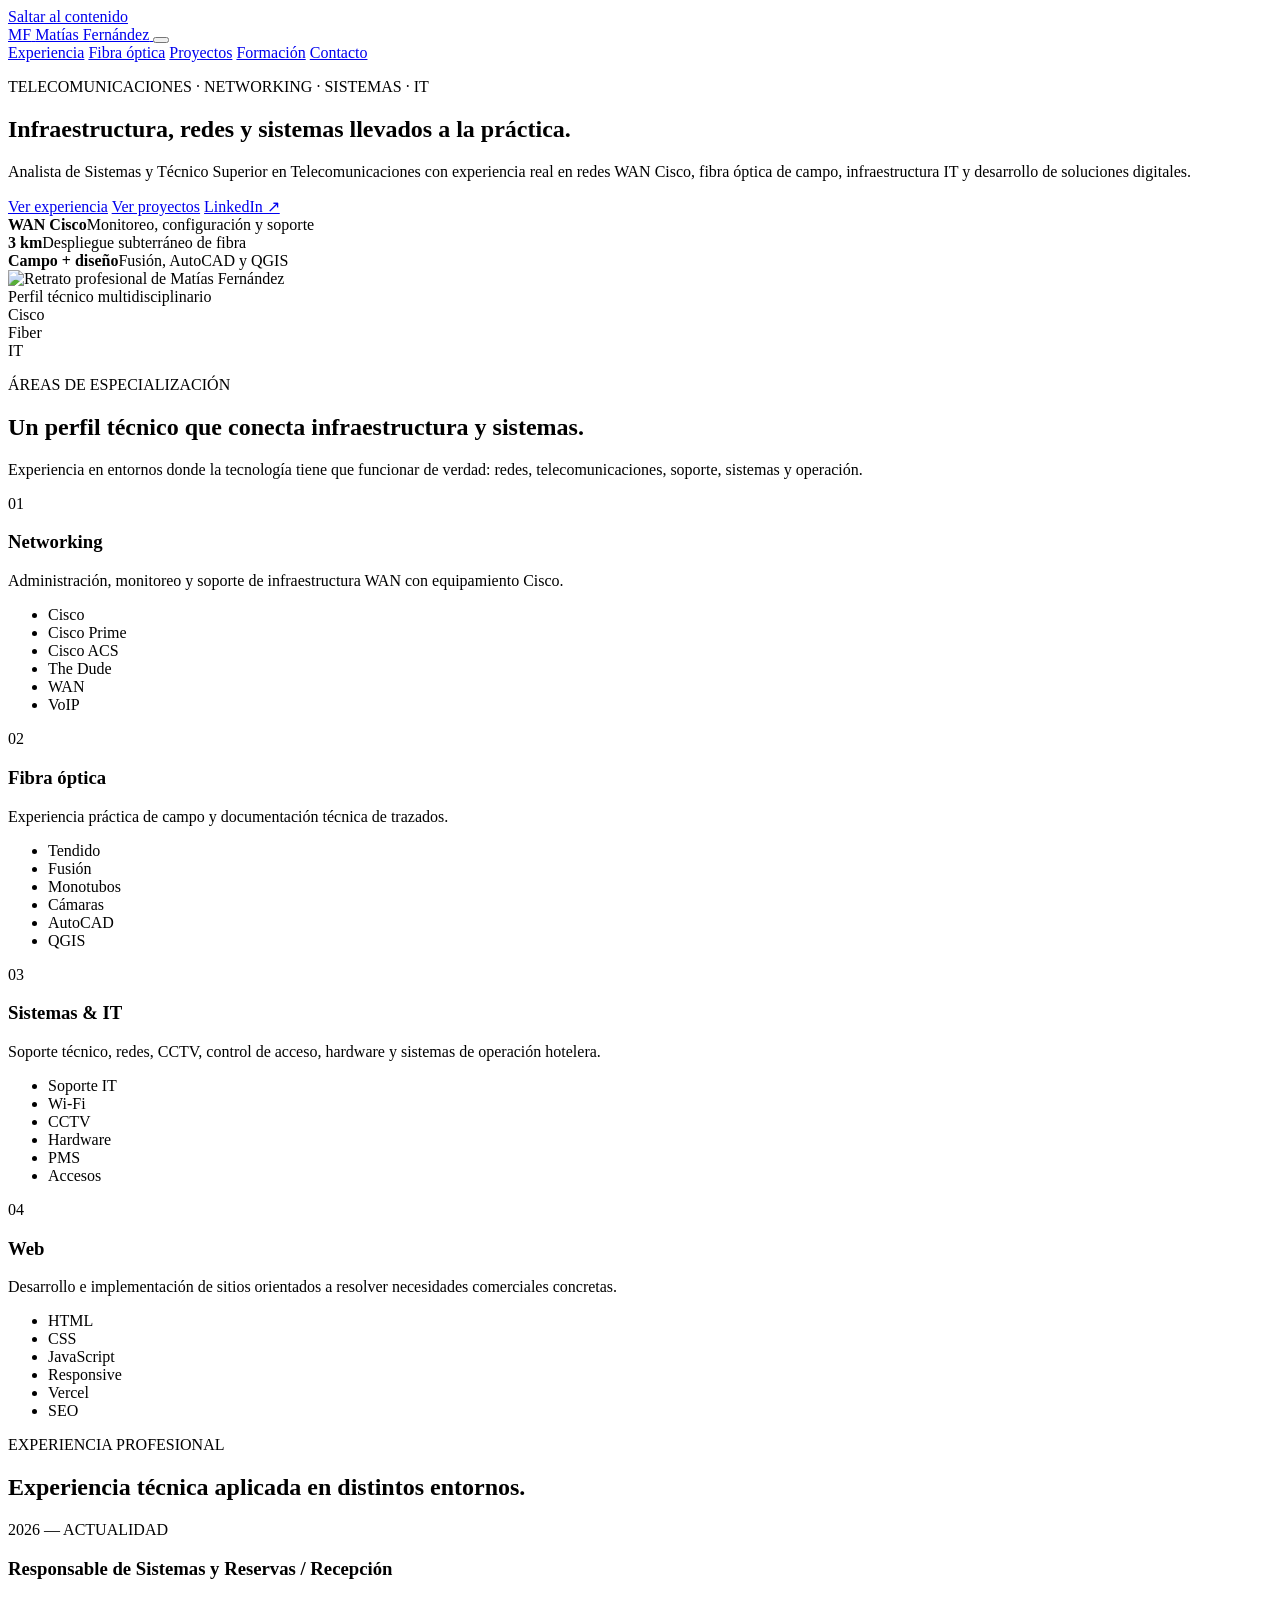
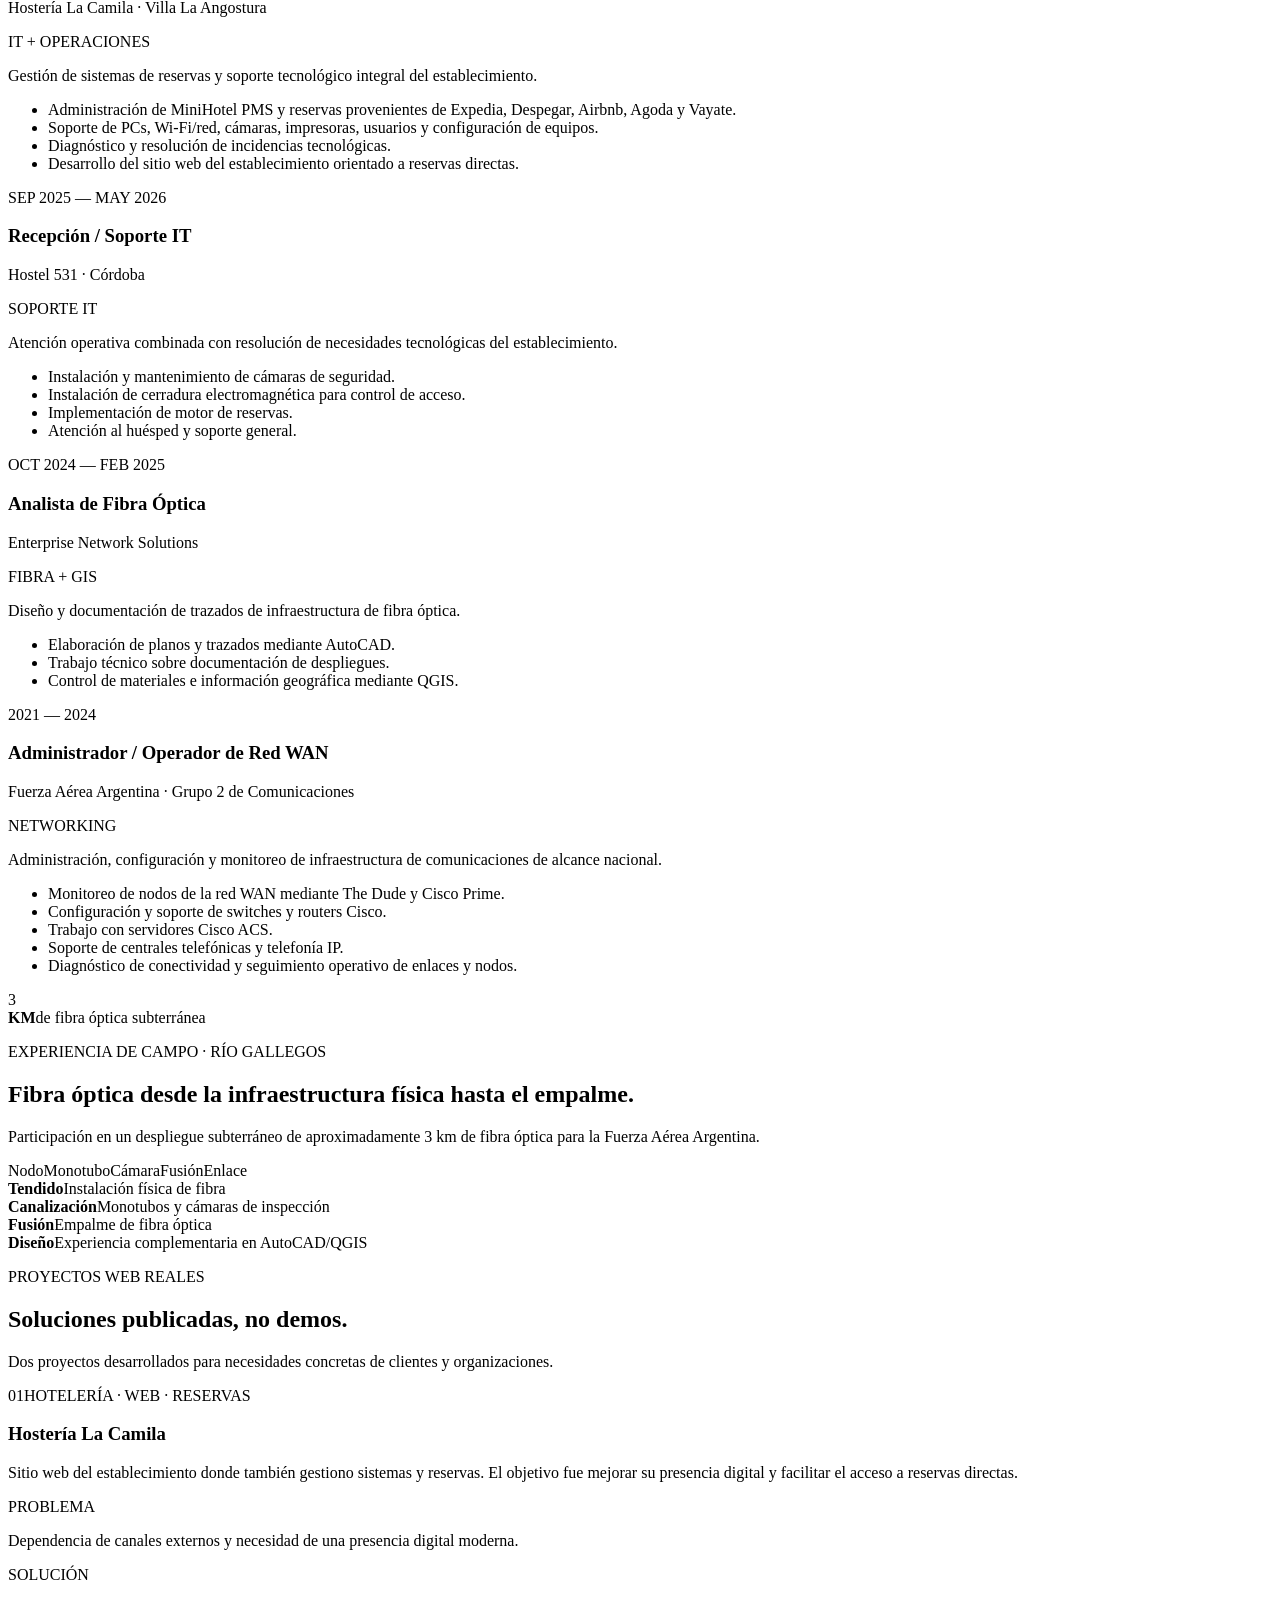
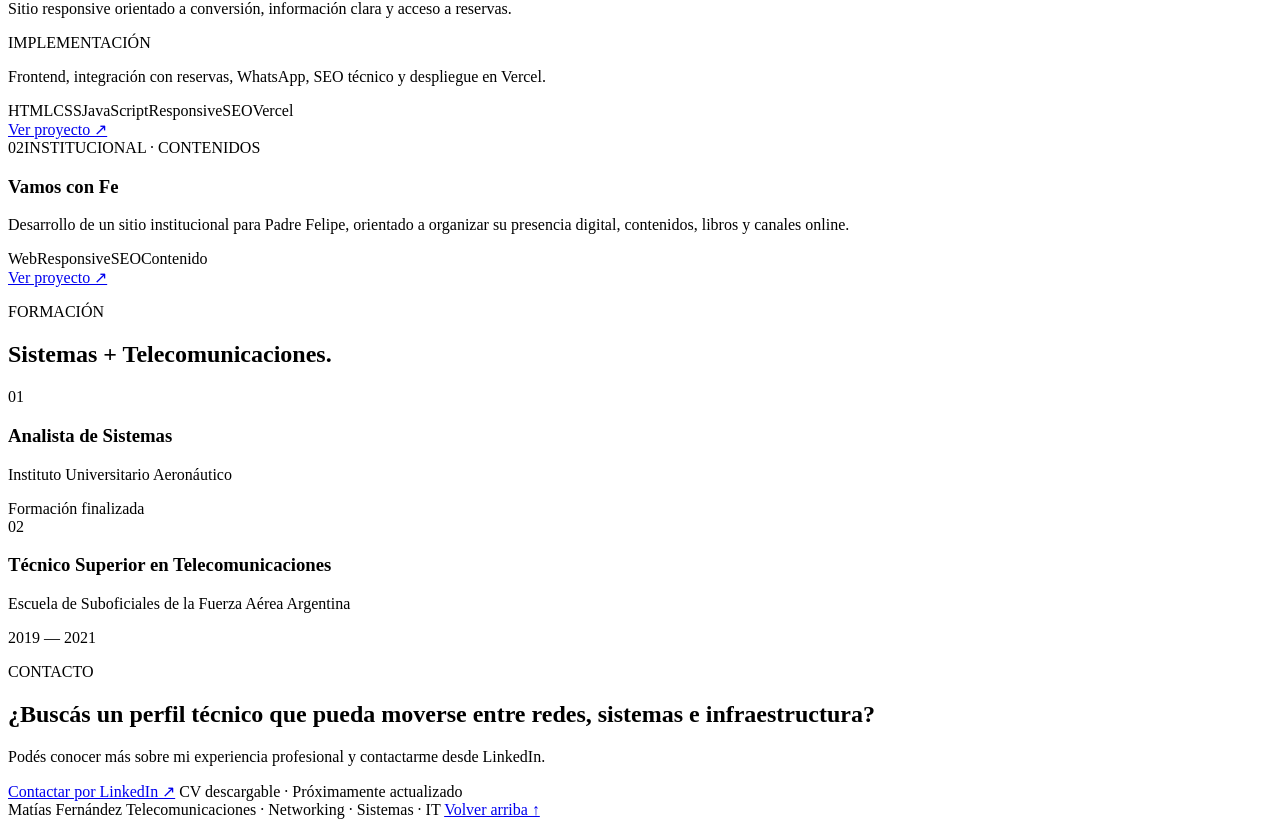
==== index.html @ 8d653e83 "Initial portfolio site" ====
<!doctype html>
<html lang="es">
<head>
  <meta charset="utf-8" />
  <meta name="viewport" content="width=device-width,initial-scale=1" />
  <meta name="theme-color" content="#07111f" />
  <title>Matías Fernández | Telecomunicaciones, Networking, Sistemas & IT</title>
  <meta name="description" content="Analista de Sistemas y Técnico Superior en Telecomunicaciones con experiencia en redes WAN Cisco, fibra óptica, infraestructura IT, soporte técnico y desarrollo web." />
  <meta name="robots" content="index,follow,max-image-preview:large" />
  <meta property="og:type" content="website" />
  <meta property="og:title" content="Matías Fernández | Telecomunicaciones, Networking, Sistemas & IT" />
  <meta property="og:description" content="Redes WAN Cisco, fibra óptica, infraestructura IT, sistemas y desarrollo de soluciones web." />
  <meta property="og:image" content="assets/matias-fernandez.jpg" />
  <meta name="twitter:card" content="summary_large_image" />
  <link rel="icon" href="assets/favicon.svg" type="image/svg+xml" />
  <link rel="stylesheet" href="styles.css" />
  <script type="application/ld+json">
  {
    "@context":"https://schema.org",
    "@type":"Person",
    "name":"Matías Fernández",
    "jobTitle":"Analista de Sistemas y Técnico Superior en Telecomunicaciones",
    "url":"",
    "sameAs":["https://www.linkedin.com/in/mat%C3%ADas-fernandez-555141250/"],
    "knowsAbout":["Networking","Cisco","WAN","Fibra óptica","AutoCAD","QGIS","Soporte IT","Sistemas","Desarrollo web"]
  }
  </script>
</head>
<body>
  <a class="skip-link" href="#contenido">Saltar al contenido</a>

  <header class="site-header" id="inicio">
    <div class="container nav-wrap">
      <a class="brand" href="#inicio" aria-label="Inicio">
        <span class="brand-mark">MF</span>
        <span class="brand-text">Matías Fernández</span>
      </a>
      <button class="menu-toggle" aria-label="Abrir menú" aria-expanded="false">
        <span></span><span></span><span></span>
      </button>
      <nav class="nav" aria-label="Navegación principal">
        <a href="#experiencia">Experiencia</a>
        <a href="#fibra">Fibra óptica</a>
        <a href="#proyectos">Proyectos</a>
        <a href="#formacion">Formación</a>
        <a href="#contacto">Contacto</a>
      </nav>
    </div>
  </header>

  <main id="contenido">
    <section class="hero section-shell">
      <div class="hero-grid container">
        <div class="hero-copy reveal">
          <p class="eyebrow">TELECOMUNICACIONES · NETWORKING · SISTEMAS · IT</p>
          <h1>Infraestructura, redes y sistemas <span>llevados a la práctica.</span></h1>
          <p class="hero-lead">Analista de Sistemas y Técnico Superior en Telecomunicaciones con experiencia real en redes WAN Cisco, fibra óptica de campo, infraestructura IT y desarrollo de soluciones digitales.</p>
          <div class="hero-actions">
            <a class="btn btn-primary" href="#experiencia">Ver experiencia</a>
            <a class="btn btn-secondary" href="#proyectos">Ver proyectos</a>
            <a class="btn btn-ghost" href="https://www.linkedin.com/in/mat%C3%ADas-fernandez-555141250/" target="_blank" rel="noopener noreferrer">LinkedIn ↗</a>
          </div>
          <div class="hero-proof" aria-label="Resumen profesional">
            <div><strong>WAN Cisco</strong><span>Monitoreo, configuración y soporte</span></div>
            <div><strong>3 km</strong><span>Despliegue subterráneo de fibra</span></div>
            <div><strong>Campo + diseño</strong><span>Fusión, AutoCAD y QGIS</span></div>
          </div>
        </div>

        <div class="hero-visual reveal">
          <div class="portrait-frame">
            <div class="portrait-grid"></div>
            <img src="assets/matias-fernandez.jpg" alt="Retrato profesional de Matías Fernández" width="987" height="1242" fetchpriority="high" />
            <div class="status-card">
              <span class="status-dot"></span>
              <span>Perfil técnico multidisciplinario</span>
            </div>
            <div class="tech-chip chip-1">Cisco</div>
            <div class="tech-chip chip-2">Fiber</div>
            <div class="tech-chip chip-3">IT</div>
          </div>
        </div>
      </div>
    </section>

    <section class="specialties section-shell" id="especialidades">
      <div class="container">
        <div class="section-heading reveal">
          <p class="eyebrow">ÁREAS DE ESPECIALIZACIÓN</p>
          <h2>Un perfil técnico que conecta infraestructura y sistemas.</h2>
          <p>Experiencia en entornos donde la tecnología tiene que funcionar de verdad: redes, telecomunicaciones, soporte, sistemas y operación.</p>
        </div>
        <div class="cards-grid">
          <article class="skill-card reveal">
            <span class="card-index">01</span>
            <h3>Networking</h3>
            <p>Administración, monitoreo y soporte de infraestructura WAN con equipamiento Cisco.</p>
            <ul class="tag-list"><li>Cisco</li><li>Cisco Prime</li><li>Cisco ACS</li><li>The Dude</li><li>WAN</li><li>VoIP</li></ul>
          </article>
          <article class="skill-card reveal">
            <span class="card-index">02</span>
            <h3>Fibra óptica</h3>
            <p>Experiencia práctica de campo y documentación técnica de trazados.</p>
            <ul class="tag-list"><li>Tendido</li><li>Fusión</li><li>Monotubos</li><li>Cámaras</li><li>AutoCAD</li><li>QGIS</li></ul>
          </article>
          <article class="skill-card reveal">
            <span class="card-index">03</span>
            <h3>Sistemas & IT</h3>
            <p>Soporte técnico, redes, CCTV, control de acceso, hardware y sistemas de operación hotelera.</p>
            <ul class="tag-list"><li>Soporte IT</li><li>Wi-Fi</li><li>CCTV</li><li>Hardware</li><li>PMS</li><li>Accesos</li></ul>
          </article>
          <article class="skill-card reveal">
            <span class="card-index">04</span>
            <h3>Web</h3>
            <p>Desarrollo e implementación de sitios orientados a resolver necesidades comerciales concretas.</p>
            <ul class="tag-list"><li>HTML</li><li>CSS</li><li>JavaScript</li><li>Responsive</li><li>Vercel</li><li>SEO</li></ul>
          </article>
        </div>
      </div>
    </section>

    <section class="experience section-shell" id="experiencia">
      <div class="container">
        <div class="section-heading reveal">
          <p class="eyebrow">EXPERIENCIA PROFESIONAL</p>
          <h2>Experiencia técnica aplicada en distintos entornos.</h2>
        </div>
        <div class="timeline">
          <article class="timeline-item reveal">
            <div class="timeline-date">2026 — ACTUALIDAD</div>
            <div class="timeline-body">
              <div class="role-head"><div><h3>Responsable de Sistemas y Reservas / Recepción</h3><p>Hostería La Camila · Villa La Angostura</p></div><span class="role-badge">IT + OPERACIONES</span></div>
              <p>Gestión de sistemas de reservas y soporte tecnológico integral del establecimiento.</p>
              <ul>
                <li>Administración de MiniHotel PMS y reservas provenientes de Expedia, Despegar, Airbnb, Agoda y Vayate.</li>
                <li>Soporte de PCs, Wi-Fi/red, cámaras, impresoras, usuarios y configuración de equipos.</li>
                <li>Diagnóstico y resolución de incidencias tecnológicas.</li>
                <li>Desarrollo del sitio web del establecimiento orientado a reservas directas.</li>
              </ul>
            </div>
          </article>

          <article class="timeline-item reveal">
            <div class="timeline-date">SEP 2025 — MAY 2026</div>
            <div class="timeline-body">
              <div class="role-head"><div><h3>Recepción / Soporte IT</h3><p>Hostel 531 · Córdoba</p></div><span class="role-badge">SOPORTE IT</span></div>
              <p>Atención operativa combinada con resolución de necesidades tecnológicas del establecimiento.</p>
              <ul>
                <li>Instalación y mantenimiento de cámaras de seguridad.</li>
                <li>Instalación de cerradura electromagnética para control de acceso.</li>
                <li>Implementación de motor de reservas.</li>
                <li>Atención al huésped y soporte general.</li>
              </ul>
            </div>
          </article>

          <article class="timeline-item reveal">
            <div class="timeline-date">OCT 2024 — FEB 2025</div>
            <div class="timeline-body">
              <div class="role-head"><div><h3>Analista de Fibra Óptica</h3><p>Enterprise Network Solutions</p></div><span class="role-badge">FIBRA + GIS</span></div>
              <p>Diseño y documentación de trazados de infraestructura de fibra óptica.</p>
              <ul>
                <li>Elaboración de planos y trazados mediante AutoCAD.</li>
                <li>Trabajo técnico sobre documentación de despliegues.</li>
                <li>Control de materiales e información geográfica mediante QGIS.</li>
              </ul>
            </div>
          </article>

          <article class="timeline-item reveal">
            <div class="timeline-date">2021 — 2024</div>
            <div class="timeline-body">
              <div class="role-head"><div><h3>Administrador / Operador de Red WAN</h3><p>Fuerza Aérea Argentina · Grupo 2 de Comunicaciones</p></div><span class="role-badge">NETWORKING</span></div>
              <p>Administración, configuración y monitoreo de infraestructura de comunicaciones de alcance nacional.</p>
              <ul>
                <li>Monitoreo de nodos de la red WAN mediante The Dude y Cisco Prime.</li>
                <li>Configuración y soporte de switches y routers Cisco.</li>
                <li>Trabajo con servidores Cisco ACS.</li>
                <li>Soporte de centrales telefónicas y telefonía IP.</li>
                <li>Diagnóstico de conectividad y seguimiento operativo de enlaces y nodos.</li>
              </ul>
            </div>
          </article>
        </div>
      </div>
    </section>

    <section class="fiber-feature section-shell" id="fibra">
      <div class="container fiber-grid">
        <div class="fiber-number reveal">
          <span class="big-number">3</span>
          <div><strong>KM</strong><span>de fibra óptica subterránea</span></div>
        </div>
        <div class="fiber-copy reveal">
          <p class="eyebrow">EXPERIENCIA DE CAMPO · RÍO GALLEGOS</p>
          <h2>Fibra óptica desde la infraestructura física hasta el empalme.</h2>
          <p>Participación en un despliegue subterráneo de aproximadamente 3 km de fibra óptica para la Fuerza Aérea Argentina.</p>
          <div class="fiber-path" aria-label="Etapas del despliegue de fibra óptica">
            <span>Nodo</span><i></i><span>Monotubo</span><i></i><span>Cámara</span><i></i><span>Fusión</span><i></i><span>Enlace</span>
          </div>
          <div class="fiber-details">
            <div><strong>Tendido</strong><span>Instalación física de fibra</span></div>
            <div><strong>Canalización</strong><span>Monotubos y cámaras de inspección</span></div>
            <div><strong>Fusión</strong><span>Empalme de fibra óptica</span></div>
            <div><strong>Diseño</strong><span>Experiencia complementaria en AutoCAD/QGIS</span></div>
          </div>
        </div>
      </div>
    </section>

    <section class="projects section-shell" id="proyectos">
      <div class="container">
        <div class="section-heading reveal">
          <p class="eyebrow">PROYECTOS WEB REALES</p>
          <h2>Soluciones publicadas, no demos.</h2>
          <p>Dos proyectos desarrollados para necesidades concretas de clientes y organizaciones.</p>
        </div>
        <div class="project-grid">
          <article class="project-card project-featured reveal">
            <div class="project-topline"><span>01</span><span>HOTELERÍA · WEB · RESERVAS</span></div>
            <h3>Hostería La Camila</h3>
            <p>Sitio web del establecimiento donde también gestiono sistemas y reservas. El objetivo fue mejorar su presencia digital y facilitar el acceso a reservas directas.</p>
            <div class="case-grid">
              <div><span>PROBLEMA</span><p>Dependencia de canales externos y necesidad de una presencia digital moderna.</p></div>
              <div><span>SOLUCIÓN</span><p>Sitio responsive orientado a conversión, información clara y acceso a reservas.</p></div>
              <div><span>IMPLEMENTACIÓN</span><p>Frontend, integración con reservas, WhatsApp, SEO técnico y despliegue en Vercel.</p></div>
            </div>
            <div class="project-tags"><span>HTML</span><span>CSS</span><span>JavaScript</span><span>Responsive</span><span>SEO</span><span>Vercel</span></div>
            <a class="project-link" href="https://hosteria-la-camila-web.vercel.app/es" target="_blank" rel="noopener noreferrer">Ver proyecto ↗</a>
          </article>

          <article class="project-card reveal">
            <div class="project-topline"><span>02</span><span>INSTITUCIONAL · CONTENIDOS</span></div>
            <h3>Vamos con Fe</h3>
            <p>Desarrollo de un sitio institucional para Padre Felipe, orientado a organizar su presencia digital, contenidos, libros y canales online.</p>
            <div class="project-tags"><span>Web</span><span>Responsive</span><span>SEO</span><span>Contenido</span></div>
            <a class="project-link" href="https://vamosconfe.com" target="_blank" rel="noopener noreferrer">Ver proyecto ↗</a>
          </article>
        </div>
      </div>
    </section>

    <section class="education section-shell" id="formacion">
      <div class="container">
        <div class="section-heading reveal">
          <p class="eyebrow">FORMACIÓN</p>
          <h2>Sistemas + Telecomunicaciones.</h2>
        </div>
        <div class="education-grid">
          <article class="edu-card reveal">
            <span class="edu-icon">01</span>
            <div><h3>Analista de Sistemas</h3><p>Instituto Universitario Aeronáutico</p><span>Formación finalizada</span></div>
          </article>
          <article class="edu-card reveal">
            <span class="edu-icon">02</span>
            <div><h3>Técnico Superior en Telecomunicaciones</h3><p>Escuela de Suboficiales de la Fuerza Aérea Argentina</p><span>2019 — 2021</span></div>
          </article>
        </div>
      </div>
    </section>

    <section class="contact section-shell" id="contacto">
      <div class="container contact-box reveal">
        <div>
          <p class="eyebrow">CONTACTO</p>
          <h2>¿Buscás un perfil técnico que pueda moverse entre redes, sistemas e infraestructura?</h2>
          <p>Podés conocer más sobre mi experiencia profesional y contactarme desde LinkedIn.</p>
        </div>
        <div class="contact-actions">
          <a class="btn btn-primary" href="https://www.linkedin.com/in/mat%C3%ADas-fernandez-555141250/" target="_blank" rel="noopener noreferrer">Contactar por LinkedIn ↗</a>
          <span class="cv-note">CV descargable · Próximamente actualizado</span>
        </div>
      </div>
    </section>
  </main>

  <footer class="footer">
    <div class="container footer-inner">
      <span>Matías Fernández</span>
      <span>Telecomunicaciones · Networking · Sistemas · IT</span>
      <a href="#inicio">Volver arriba ↑</a>
    </div>
  </footer>

  <script src="script.js"></script>
</body>
</html>
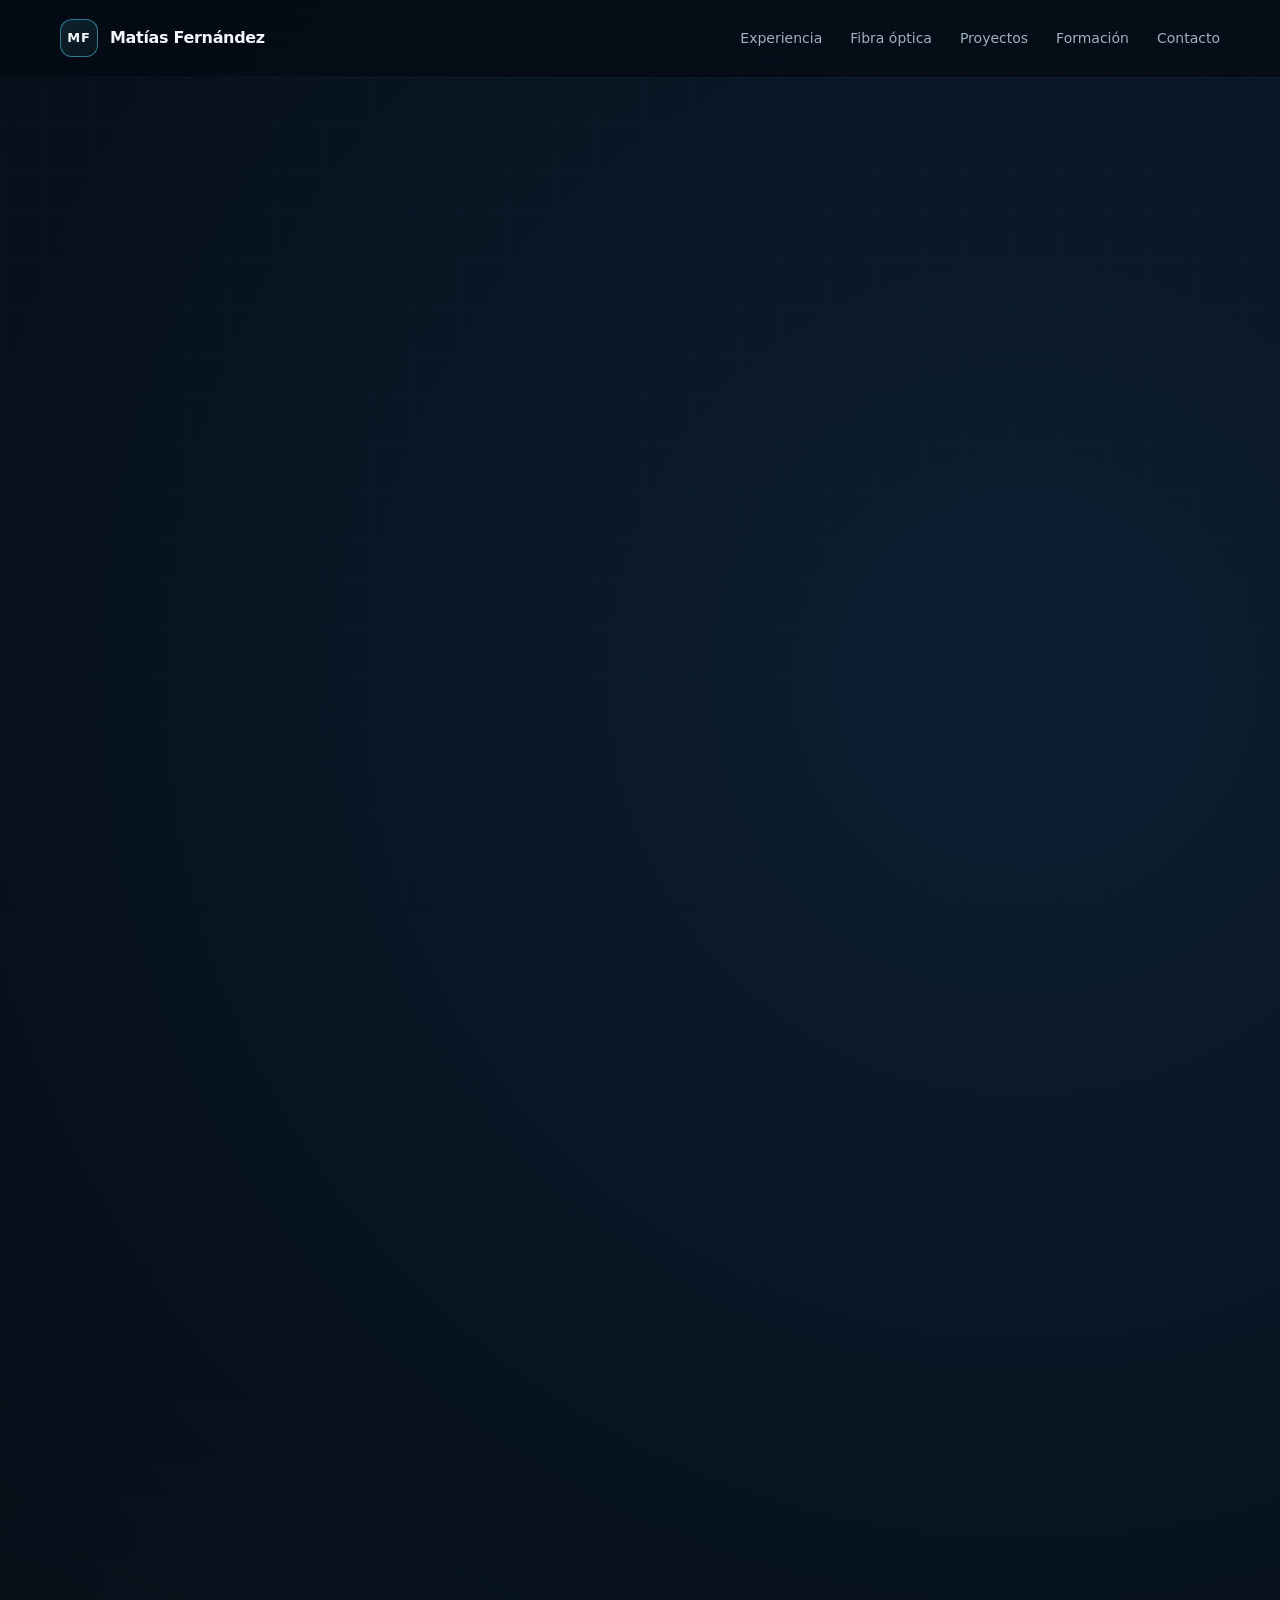
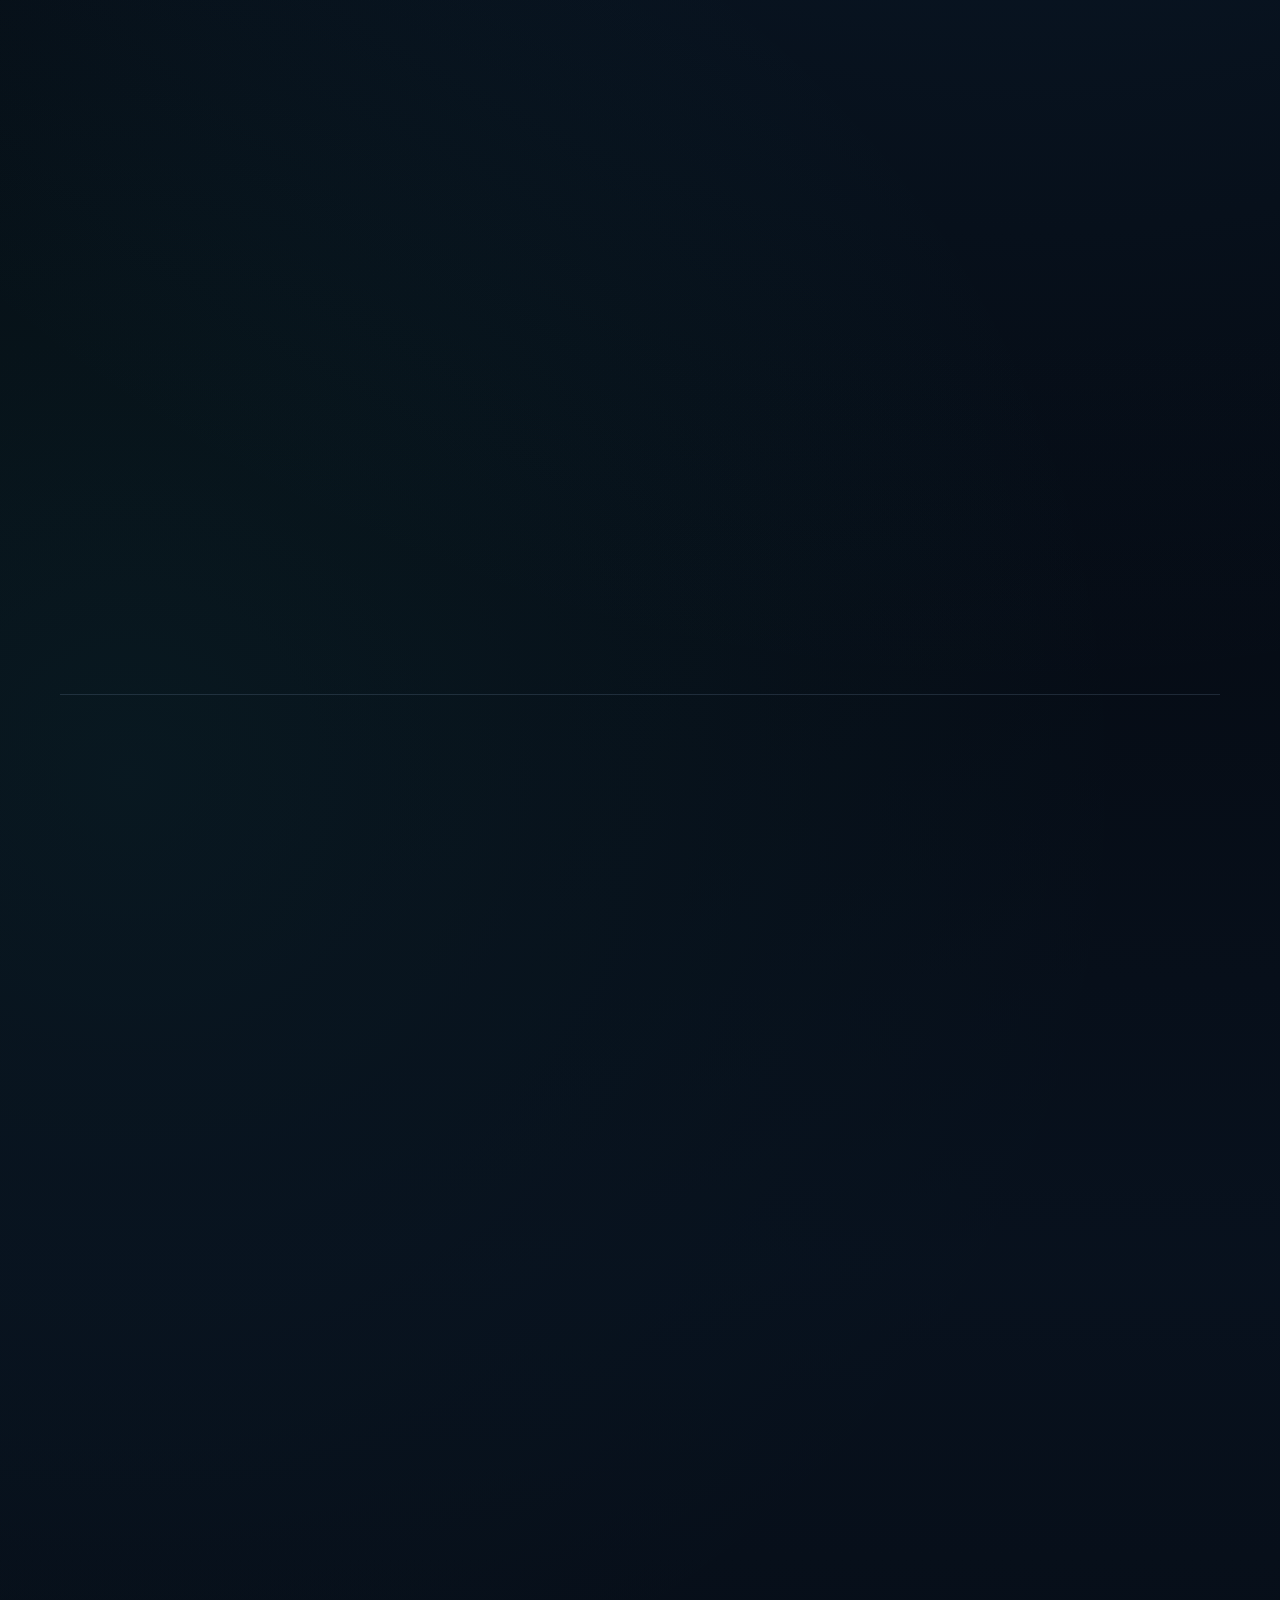
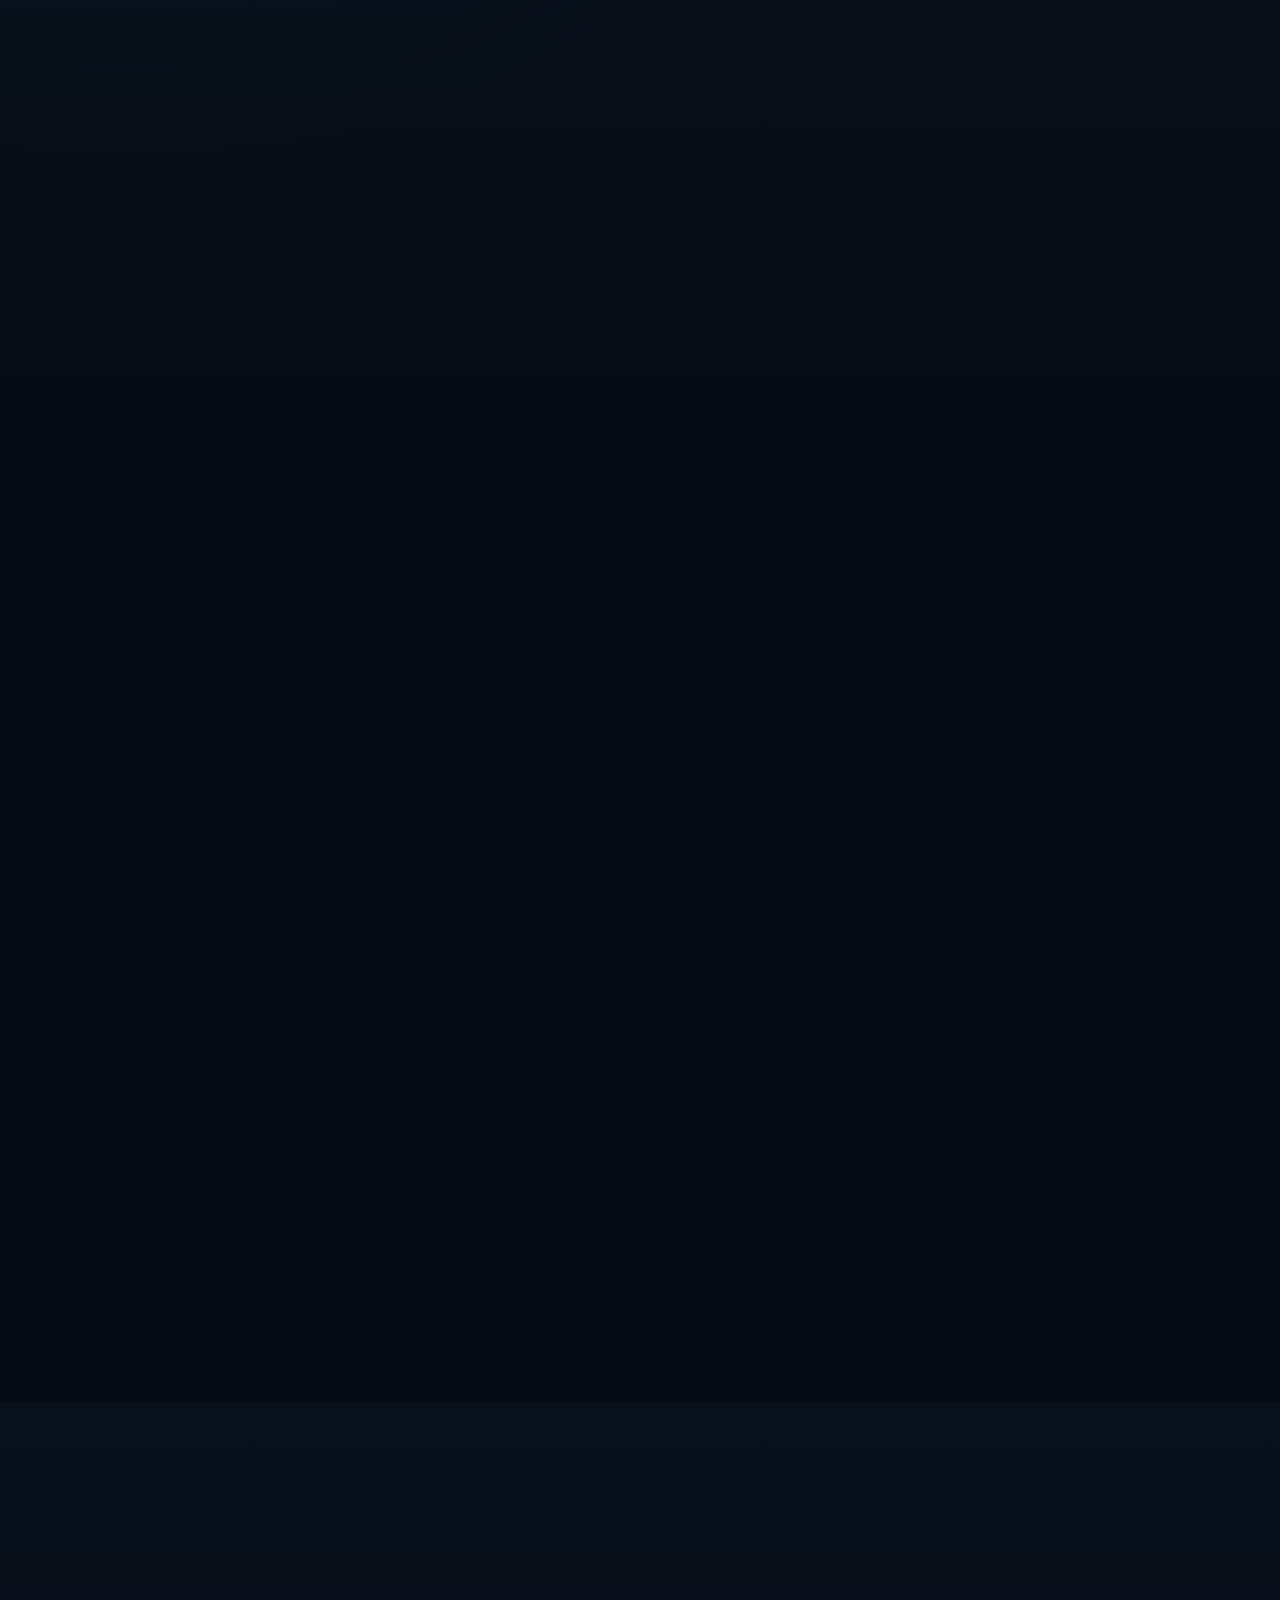
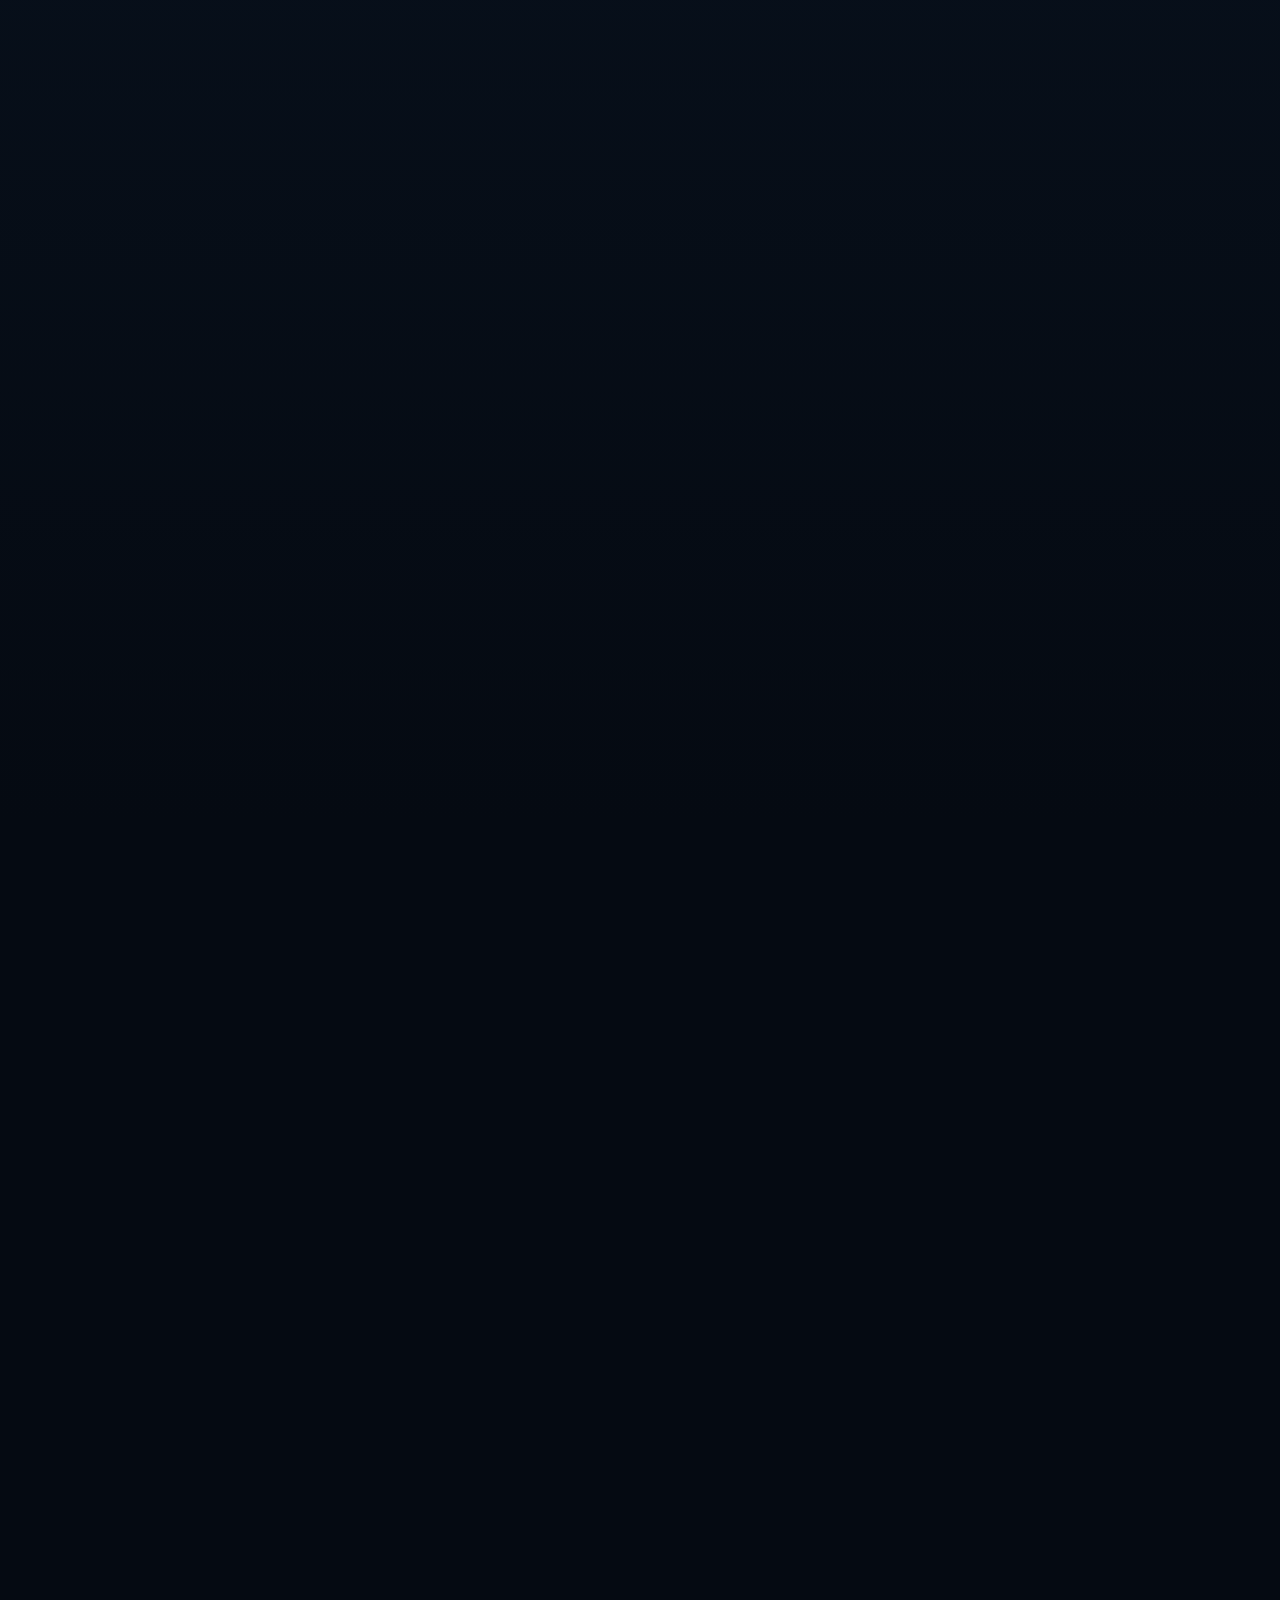
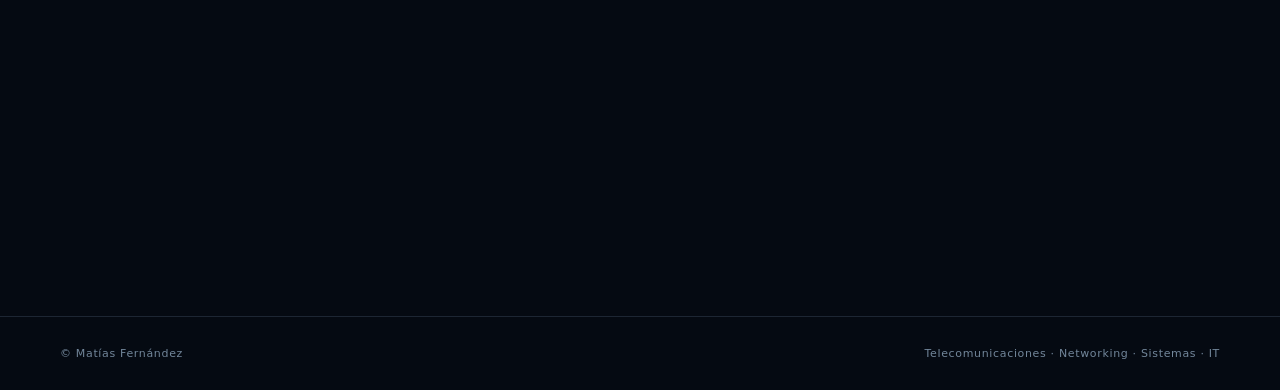
==== commit bc8bec22: "Sync portfolio index with final version" ====
--- a/index.html
+++ b/index.html
@@ -219,69 +219,77 @@
           <article class="project-card project-featured reveal">
             <div class="project-topline"><span>01</span><span>HOTELERÍA · WEB · RESERVAS</span></div>
             <h3>Hostería La Camila</h3>
-            <p>Sitio web del establecimiento donde también gestiono sistemas y reservas. El objetivo fue mejorar su presencia digital y facilitar el acceso a reservas directas.</p>
+            <p class="project-intro">Nuevo sitio del alojamiento, desarrollado desde el conocimiento directo de su operación y sistemas de reservas.</p>
             <div class="case-grid">
-              <div><span>PROBLEMA</span><p>Dependencia de canales externos y necesidad de una presencia digital moderna.</p></div>
-              <div><span>SOLUCIÓN</span><p>Sitio responsive orientado a conversión, información clara y acceso a reservas.</p></div>
-              <div><span>IMPLEMENTACIÓN</span><p>Frontend, integración con reservas, WhatsApp, SEO técnico y despliegue en Vercel.</p></div>
-            </div>
-            <div class="project-tags"><span>HTML</span><span>CSS</span><span>JavaScript</span><span>Responsive</span><span>SEO</span><span>Vercel</span></div>
-            <a class="project-link" href="https://hosteria-la-camila-web.vercel.app/es" target="_blank" rel="noopener noreferrer">Ver proyecto ↗</a>
+              <div><span>Problema</span><p>Mejorar presencia digital y facilitar el acceso al canal de reserva directa.</p></div>
+              <div><span>Solución</span><p>Sitio moderno, responsive y orientado a conversión.</p></div>
+              <div><span>Implementación</span><p>Frontend, reservas, WhatsApp, servicios, SEO técnico y despliegue en Vercel.</p></div>
+            </div>
+            <div class="project-footer">
+              <ul class="tag-list"><li>HTML</li><li>CSS</li><li>JavaScript</li><li>Responsive</li><li>SEO</li><li>Vercel</li></ul>
+              <a class="text-link" href="https://hosteria-la-camila-web.vercel.app/es" target="_blank" rel="noopener noreferrer">Ver proyecto ↗</a>
+            </div>
           </article>
 
           <article class="project-card reveal">
             <div class="project-topline"><span>02</span><span>INSTITUCIONAL · CONTENIDOS</span></div>
             <h3>Vamos con Fe</h3>
-            <p>Desarrollo de un sitio institucional para Padre Felipe, orientado a organizar su presencia digital, contenidos, libros y canales online.</p>
-            <div class="project-tags"><span>Web</span><span>Responsive</span><span>SEO</span><span>Contenido</span></div>
-            <a class="project-link" href="https://vamosconfe.com" target="_blank" rel="noopener noreferrer">Ver proyecto ↗</a>
+            <p class="project-intro">Sitio institucional y de contenidos desarrollado para Padre Felipe, con foco en presencia digital y acceso a sus publicaciones.</p>
+            <div class="case-grid compact">
+              <div><span>Enfoque</span><p>Arquitectura simple, navegación clara y experiencia responsive.</p></div>
+              <div><span>Implementación</span><p>Contenido institucional, libros, enlaces digitales y optimización SEO.</p></div>
+            </div>
+            <div class="project-footer">
+              <ul class="tag-list"><li>Web</li><li>Responsive</li><li>SEO</li><li>Contenido</li></ul>
+              <a class="text-link" href="https://vamosconfe.com" target="_blank" rel="noopener noreferrer">Ver proyecto ↗</a>
+            </div>
           </article>
         </div>
       </div>
     </section>
 
     <section class="education section-shell" id="formacion">
-      <div class="container">
+      <div class="container education-grid">
         <div class="section-heading reveal">
           <p class="eyebrow">FORMACIÓN</p>
-          <h2>Sistemas + Telecomunicaciones.</h2>
-        </div>
-        <div class="education-grid">
-          <article class="edu-card reveal">
-            <span class="edu-icon">01</span>
-            <div><h3>Analista de Sistemas</h3><p>Instituto Universitario Aeronáutico</p><span>Formación finalizada</span></div>
-          </article>
-          <article class="edu-card reveal">
-            <span class="edu-icon">02</span>
-            <div><h3>Técnico Superior en Telecomunicaciones</h3><p>Escuela de Suboficiales de la Fuerza Aérea Argentina</p><span>2019 — 2021</span></div>
+          <h2>Base académica en sistemas y telecomunicaciones.</h2>
+        </div>
+        <div class="education-list reveal">
+          <article>
+            <span class="edu-icon">SYS</span>
+            <div><h3>Analista de Sistemas</h3><p>Instituto Universitario Aeronáutico</p></div>
+          </article>
+          <article>
+            <span class="edu-icon">TEL</span>
+            <div><h3>Técnico Superior en Telecomunicaciones</h3><p>Escuela de Suboficiales de la Fuerza Aérea Argentina · 2019–2021</p></div>
           </article>
         </div>
       </div>
     </section>
 
     <section class="contact section-shell" id="contacto">
-      <div class="container contact-box reveal">
+      <div class="container contact-card reveal">
         <div>
-          <p class="eyebrow">CONTACTO</p>
-          <h2>¿Buscás un perfil técnico que pueda moverse entre redes, sistemas e infraestructura?</h2>
-          <p>Podés conocer más sobre mi experiencia profesional y contactarme desde LinkedIn.</p>
+          <p class="eyebrow">CONTACTO PROFESIONAL</p>
+          <h2>¿Buscás un perfil de telecomunicaciones, networking o IT?</h2>
+          <p>Mi LinkedIn concentra mi actividad profesional y es el canal de contacto principal por el momento.</p>
         </div>
         <div class="contact-actions">
           <a class="btn btn-primary" href="https://www.linkedin.com/in/mat%C3%ADas-fernandez-555141250/" target="_blank" rel="noopener noreferrer">Contactar por LinkedIn ↗</a>
-          <span class="cv-note">CV descargable · Próximamente actualizado</span>
+          <button class="btn btn-secondary" type="button" data-cv>CV en actualización</button>
         </div>
       </div>
     </section>
   </main>
 
   <footer class="footer">
-    <div class="container footer-inner">
-      <span>Matías Fernández</span>
+    <div class="container footer-wrap">
+      <span>© <span id="year"></span> Matías Fernández</span>
       <span>Telecomunicaciones · Networking · Sistemas · IT</span>
-      <a href="#inicio">Volver arriba ↑</a>
     </div>
   </footer>
 
-  <script src="script.js"></script>
+  <div class="toast" role="status" aria-live="polite">El CV está siendo actualizado.</div>
+  <script src="script.js" defer></script>
 </body>
 </html>
--- a/styles.css
+++ b/styles.css
@@ -0,0 +1,51 @@
+:root{
+  --bg:#050a12;
+  --bg-soft:#07111f;
+  --panel:#0b1727;
+  --panel-2:#0e1d30;
+  --line:rgba(155,187,223,.16);
+  --text:#f3f7fb;
+  --muted:#9fb0c3;
+  --accent:#54d8ff;
+  --accent-2:#79ffcf;
+  --shadow:0 30px 80px rgba(0,0,0,.35);
+  --radius:24px;
+  --container:1160px;
+}
+*{box-sizing:border-box}
+html{scroll-behavior:smooth}
+body{margin:0;font-family:Inter,ui-sans-serif,system-ui,-apple-system,BlinkMacSystemFont,"Segoe UI",sans-serif;background:
+  radial-gradient(circle at 80% 10%,rgba(44,126,194,.18),transparent 26%),
+  radial-gradient(circle at 10% 35%,rgba(51,214,191,.08),transparent 22%),var(--bg);color:var(--text);line-height:1.6}
+a{color:inherit;text-decoration:none}
+img{max-width:100%;display:block}
+button{font:inherit}
+.container{width:min(var(--container),calc(100% - 40px));margin-inline:auto}
+.section-shell{padding:110px 0;position:relative}
+.skip-link{position:absolute;left:-9999px;top:10px;background:#fff;color:#000;padding:10px 14px;border-radius:8px;z-index:999}.skip-link:focus{left:10px}
+.site-header{position:sticky;top:0;z-index:50;background:rgba(5,10,18,.72);backdrop-filter:blur(18px);border-bottom:1px solid transparent;transition:.25s}.site-header.scrolled{border-bottom-color:var(--line)}
+.nav-wrap{height:76px;display:flex;align-items:center;justify-content:space-between}
+.brand{display:flex;align-items:center;gap:12px;font-weight:760}.brand-mark{display:grid;place-items:center;width:38px;height:38px;border:1px solid rgba(84,216,255,.5);border-radius:12px;background:linear-gradient(145deg,rgba(84,216,255,.12),rgba(121,255,207,.04));font-size:13px;letter-spacing:.06em}.brand-text{letter-spacing:-.02em}
+.nav{display:flex;gap:28px;align-items:center}.nav a{font-size:14px;color:var(--muted);transition:.2s}.nav a:hover{color:var(--text)}
+.menu-toggle{display:none;background:none;border:0;padding:8px}.menu-toggle span{display:block;width:24px;height:2px;background:#fff;margin:5px 0}
+.hero{min-height:calc(100vh - 76px);display:grid;align-items:center;padding-top:70px;overflow:hidden}
+.hero:after{content:"";position:absolute;inset:0;background-image:linear-gradient(rgba(123,160,194,.04) 1px,transparent 1px),linear-gradient(90deg,rgba(123,160,194,.04) 1px,transparent 1px);background-size:46px 46px;mask-image:linear-gradient(to bottom,rgba(0,0,0,.85),transparent 95%);pointer-events:none}
+.hero-grid{display:grid;grid-template-columns:1.15fr .85fr;gap:70px;align-items:center;position:relative;z-index:1}
+.eyebrow{margin:0 0 18px;color:var(--accent);font-size:12px;font-weight:800;letter-spacing:.18em}
+h1,h2,h3,p{margin-top:0}h1{font-size:clamp(48px,6vw,78px);line-height:1.02;letter-spacing:-.055em;margin-bottom:26px;max-width:820px}h1 span{color:transparent;background:linear-gradient(90deg,var(--accent),var(--accent-2));background-clip:text;-webkit-background-clip:text}h2{font-size:clamp(34px,4.2vw,56px);line-height:1.05;letter-spacing:-.045em;margin-bottom:18px}h3{letter-spacing:-.025em}
+.hero-lead{font-size:18px;color:#c2d0df;max-width:730px;margin-bottom:34px}.hero-actions{display:flex;flex-wrap:wrap;gap:12px;margin-bottom:48px}.btn{display:inline-flex;align-items:center;justify-content:center;min-height:48px;padding:0 20px;border-radius:14px;border:1px solid var(--line);cursor:pointer;font-weight:750;font-size:14px;transition:transform .2s,border-color .2s,background .2s}.btn:hover{transform:translateY(-2px)}.btn-primary{background:linear-gradient(135deg,var(--accent),#6fead1);color:#041018;border:0}.btn-secondary{background:rgba(255,255,255,.035)}.btn-ghost{border-color:transparent;color:#b7c7d8}.btn-ghost:hover{border-color:var(--line)}
+.hero-proof{display:grid;grid-template-columns:repeat(3,1fr);gap:12px}.hero-proof div{padding-top:15px;border-top:1px solid var(--line)}.hero-proof strong,.hero-proof span{display:block}.hero-proof strong{font-size:14px}.hero-proof span{font-size:12px;color:var(--muted);margin-top:4px}
+.hero-visual{display:flex;justify-content:center}.portrait-frame{position:relative;width:min(100%,430px);aspect-ratio:.79;border-radius:36px;padding:12px;background:linear-gradient(160deg,rgba(84,216,255,.28),rgba(255,255,255,.03) 28%,rgba(121,255,207,.15));box-shadow:var(--shadow)}.portrait-frame:before{content:"";position:absolute;inset:-1px;border-radius:36px;background:linear-gradient(140deg,rgba(84,216,255,.45),transparent 40%,rgba(121,255,207,.25));z-index:-1}.portrait-frame img{width:100%;height:100%;object-fit:cover;object-position:center 24%;border-radius:27px;filter:saturate(.88) contrast(1.04)}.portrait-grid{position:absolute;inset:0;border-radius:36px;background-image:linear-gradient(rgba(255,255,255,.025) 1px,transparent 1px),linear-gradient(90deg,rgba(255,255,255,.025) 1px,transparent 1px);background-size:24px 24px;pointer-events:none;z-index:2}.status-card{position:absolute;left:-28px;bottom:32px;display:flex;align-items:center;gap:10px;padding:13px 16px;background:rgba(5,10,18,.88);border:1px solid var(--line);backdrop-filter:blur(10px);border-radius:14px;font-size:12px;z-index:3}.status-dot{width:8px;height:8px;background:var(--accent-2);border-radius:50%;box-shadow:0 0 0 6px rgba(121,255,207,.08)}.tech-chip{position:absolute;z-index:3;padding:7px 10px;background:#07111f;border:1px solid rgba(84,216,255,.24);border-radius:11px;font-size:11px;font-weight:800;letter-spacing:.08em}.chip-1{right:-18px;top:14%}.chip-2{right:-26px;top:31%}.chip-3{right:-15px;top:48%}
+.section-heading{max-width:760px;margin-bottom:48px}.section-heading>p:last-child{color:var(--muted);font-size:17px}
+.cards-grid{display:grid;grid-template-columns:repeat(4,1fr);gap:16px}.skill-card{padding:28px 24px;border:1px solid var(--line);border-radius:22px;background:linear-gradient(160deg,rgba(255,255,255,.035),rgba(255,255,255,.012));min-height:330px;transition:.25s}.skill-card:hover{transform:translateY(-5px);border-color:rgba(84,216,255,.26)}.card-index{font-size:11px;color:var(--accent);font-weight:800}.skill-card h3{font-size:26px;margin:54px 0 12px}.skill-card p{color:var(--muted);font-size:14px}.tag-list{display:flex;gap:8px;flex-wrap:wrap;padding:0;margin:22px 0 0;list-style:none}.tag-list li{padding:6px 9px;border-radius:9px;border:1px solid var(--line);background:rgba(255,255,255,.025);font-size:11px;color:#c3d3e4}
+.experience{background:linear-gradient(to bottom,transparent,rgba(9,20,34,.72),transparent)}.timeline{border-top:1px solid var(--line)}.timeline-item{display:grid;grid-template-columns:210px 1fr;gap:42px;padding:44px 0;border-bottom:1px solid var(--line)}.timeline-date{font-size:12px;color:var(--accent);font-weight:800;letter-spacing:.12em;padding-top:4px}.timeline-body{max-width:820px}.role-head{display:flex;align-items:flex-start;justify-content:space-between;gap:18px}.role-head h3{font-size:25px;margin-bottom:4px}.role-head p{color:var(--muted);font-size:14px}.role-badge{flex:0 0 auto;border:1px solid var(--line);padding:6px 9px;border-radius:9px;font-size:10px;color:#bdd0df;font-weight:800;letter-spacing:.1em}.timeline-body>p{color:#c3d1df}.timeline-body ul{padding-left:18px;margin-bottom:0;color:var(--muted)}.timeline-body li+li{margin-top:7px}
+.fiber-feature{overflow:hidden}.fiber-grid{display:grid;grid-template-columns:.72fr 1.28fr;gap:68px;align-items:center}.fiber-number{display:flex;align-items:flex-end;gap:18px}.big-number{font-size:clamp(150px,21vw,290px);line-height:.7;font-weight:900;letter-spacing:-.08em;color:transparent;-webkit-text-stroke:1px rgba(84,216,255,.75);text-shadow:0 0 60px rgba(84,216,255,.09)}.fiber-number div{padding-bottom:12px}.fiber-number strong,.fiber-number span{display:block}.fiber-number strong{font-size:34px}.fiber-number div span{color:var(--muted);font-size:13px;max-width:140px}.fiber-copy>p:not(.eyebrow){color:var(--muted);font-size:17px}.fiber-path{display:flex;align-items:center;margin:36px 0 32px;overflow:auto;padding-bottom:5px}.fiber-path span{white-space:nowrap;border:1px solid rgba(84,216,255,.24);padding:8px 11px;border-radius:10px;font-size:11px;font-weight:750}.fiber-path i{display:block;width:36px;min-width:36px;height:1px;background:linear-gradient(90deg,var(--accent),rgba(84,216,255,.15));position:relative}.fiber-path i:after{content:"";position:absolute;right:0;top:-2px;width:5px;height:5px;border-radius:50%;background:var(--accent)}.fiber-details{display:grid;grid-template-columns:repeat(2,1fr);gap:12px}.fiber-details div{padding:18px;border:1px solid var(--line);border-radius:15px;background:rgba(255,255,255,.02)}.fiber-details strong,.fiber-details span{display:block}.fiber-details span{color:var(--muted);font-size:12px;margin-top:4px}
+.projects{background:linear-gradient(to bottom,rgba(9,20,34,.58),transparent)}.project-grid{display:grid;grid-template-columns:1.15fr .85fr;gap:18px}.project-card{border:1px solid var(--line);border-radius:24px;padding:30px;background:linear-gradient(155deg,rgba(255,255,255,.04),rgba(255,255,255,.01));display:flex;flex-direction:column;min-height:520px}.project-featured{background:radial-gradient(circle at 100% 0,rgba(84,216,255,.12),transparent 30%),linear-gradient(155deg,rgba(255,255,255,.04),rgba(255,255,255,.01))}.project-topline{display:flex;justify-content:space-between;font-size:10px;font-weight:800;letter-spacing:.13em;color:var(--accent);margin-bottom:55px}.project-card h3{font-size:38px;margin-bottom:12px}.project-intro{color:#bccddd;font-size:16px;max-width:650px}.case-grid{display:grid;grid-template-columns:repeat(3,1fr);gap:12px;margin:30px 0}.case-grid.compact{grid-template-columns:1fr}.case-grid div{border-top:1px solid var(--line);padding-top:13px}.case-grid span{font-size:10px;color:var(--accent);font-weight:800;text-transform:uppercase;letter-spacing:.1em}.case-grid p{font-size:13px;color:var(--muted);margin:7px 0 0}.project-footer{margin-top:auto;display:flex;justify-content:space-between;gap:18px;align-items:flex-end}.project-footer .tag-list{margin:0}.text-link{font-size:13px;font-weight:800;white-space:nowrap;color:var(--accent)}
+.education-grid{display:grid;grid-template-columns:.9fr 1.1fr;gap:80px;align-items:start}.education-list{display:grid;gap:14px}.education-list article{display:flex;align-items:center;gap:18px;padding:24px;border:1px solid var(--line);border-radius:18px;background:rgba(255,255,255,.025)}.edu-icon{display:grid;place-items:center;width:58px;height:58px;border:1px solid rgba(84,216,255,.22);border-radius:15px;color:var(--accent);font-size:10px;font-weight:900;letter-spacing:.1em}.education-list h3{margin:0 0 4px;font-size:20px}.education-list p{margin:0;color:var(--muted);font-size:13px}
+.contact-card{padding:48px;border:1px solid rgba(84,216,255,.18);border-radius:28px;background:radial-gradient(circle at 90% 20%,rgba(84,216,255,.11),transparent 27%),linear-gradient(145deg,rgba(255,255,255,.045),rgba(255,255,255,.012));display:flex;justify-content:space-between;gap:42px;align-items:center}.contact-card>div:first-child{max-width:720px}.contact-card h2{font-size:clamp(32px,4vw,48px)}.contact-card p:last-child{color:var(--muted)}.contact-actions{display:flex;flex-direction:column;gap:10px;min-width:220px}
+.footer{border-top:1px solid var(--line);padding:28px 0}.footer-wrap{display:flex;justify-content:space-between;gap:20px;color:#72869a;font-size:11px;letter-spacing:.06em}
+.toast{position:fixed;left:50%;bottom:24px;transform:translate(-50%,20px);background:#e9f9ff;color:#07111f;padding:11px 15px;border-radius:12px;font-size:13px;font-weight:750;opacity:0;pointer-events:none;transition:.25s;z-index:100}.toast.show{opacity:1;transform:translate(-50%,0)}
+.reveal{opacity:0;transform:translateY(20px);transition:opacity .65s ease,transform .65s ease}.reveal.in{opacity:1;transform:none}
+@media (prefers-reduced-motion:reduce){html{scroll-behavior:auto}.reveal{opacity:1;transform:none;transition:none}.btn,.skill-card{transition:none}}
+@media (max-width:1000px){.hero-grid{grid-template-columns:1fr .72fr;gap:36px}.cards-grid{grid-template-columns:repeat(2,1fr)}.fiber-grid{grid-template-columns:1fr}.fiber-number{justify-content:center}.project-grid{grid-template-columns:1fr}.education-grid{grid-template-columns:1fr;gap:30px}.contact-card{align-items:flex-start;flex-direction:column}.contact-actions{flex-direction:row;min-width:0}.project-card{min-height:420px}}
+@media (max-width:760px){.section-shell{padding:82px 0}.container{width:min(var(--container),calc(100% - 28px))}.menu-toggle{display:block}.nav{position:absolute;top:76px;left:14px;right:14px;display:none;flex-direction:column;align-items:stretch;gap:0;padding:12px;border:1px solid var(--line);border-radius:16px;background:rgba(5,10,18,.96)}.nav.open{display:flex}.nav a{padding:12px}.hero{padding-top:40px}.hero-grid{grid-template-columns:1fr}.hero-copy{order:1}.hero-visual{order:0}.portrait-frame{width:min(80vw,330px)}.status-card{left:-12px}.tech-chip{display:none}.hero-proof{grid-template-columns:1fr}.hero-proof div{padding:12px 0}.cards-grid{grid-template-columns:1fr}.skill-card{min-height:250px}.skill-card h3{margin-top:36px}.timeline-item{grid-template-columns:1fr;gap:12px}.role-head{flex-direction:column}.fiber-number{justify-content:flex-start}.fiber-details{grid-template-columns:1fr}.case-grid{grid-template-columns:1fr}.project-footer{align-items:flex-start;flex-direction:column}.project-card{padding:24px}.project-topline{margin-bottom:40px}.contact-card{padding:28px}.contact-actions{flex-direction:column;width:100%}.footer-wrap{flex-direction:column}.big-number{font-size:160px}}
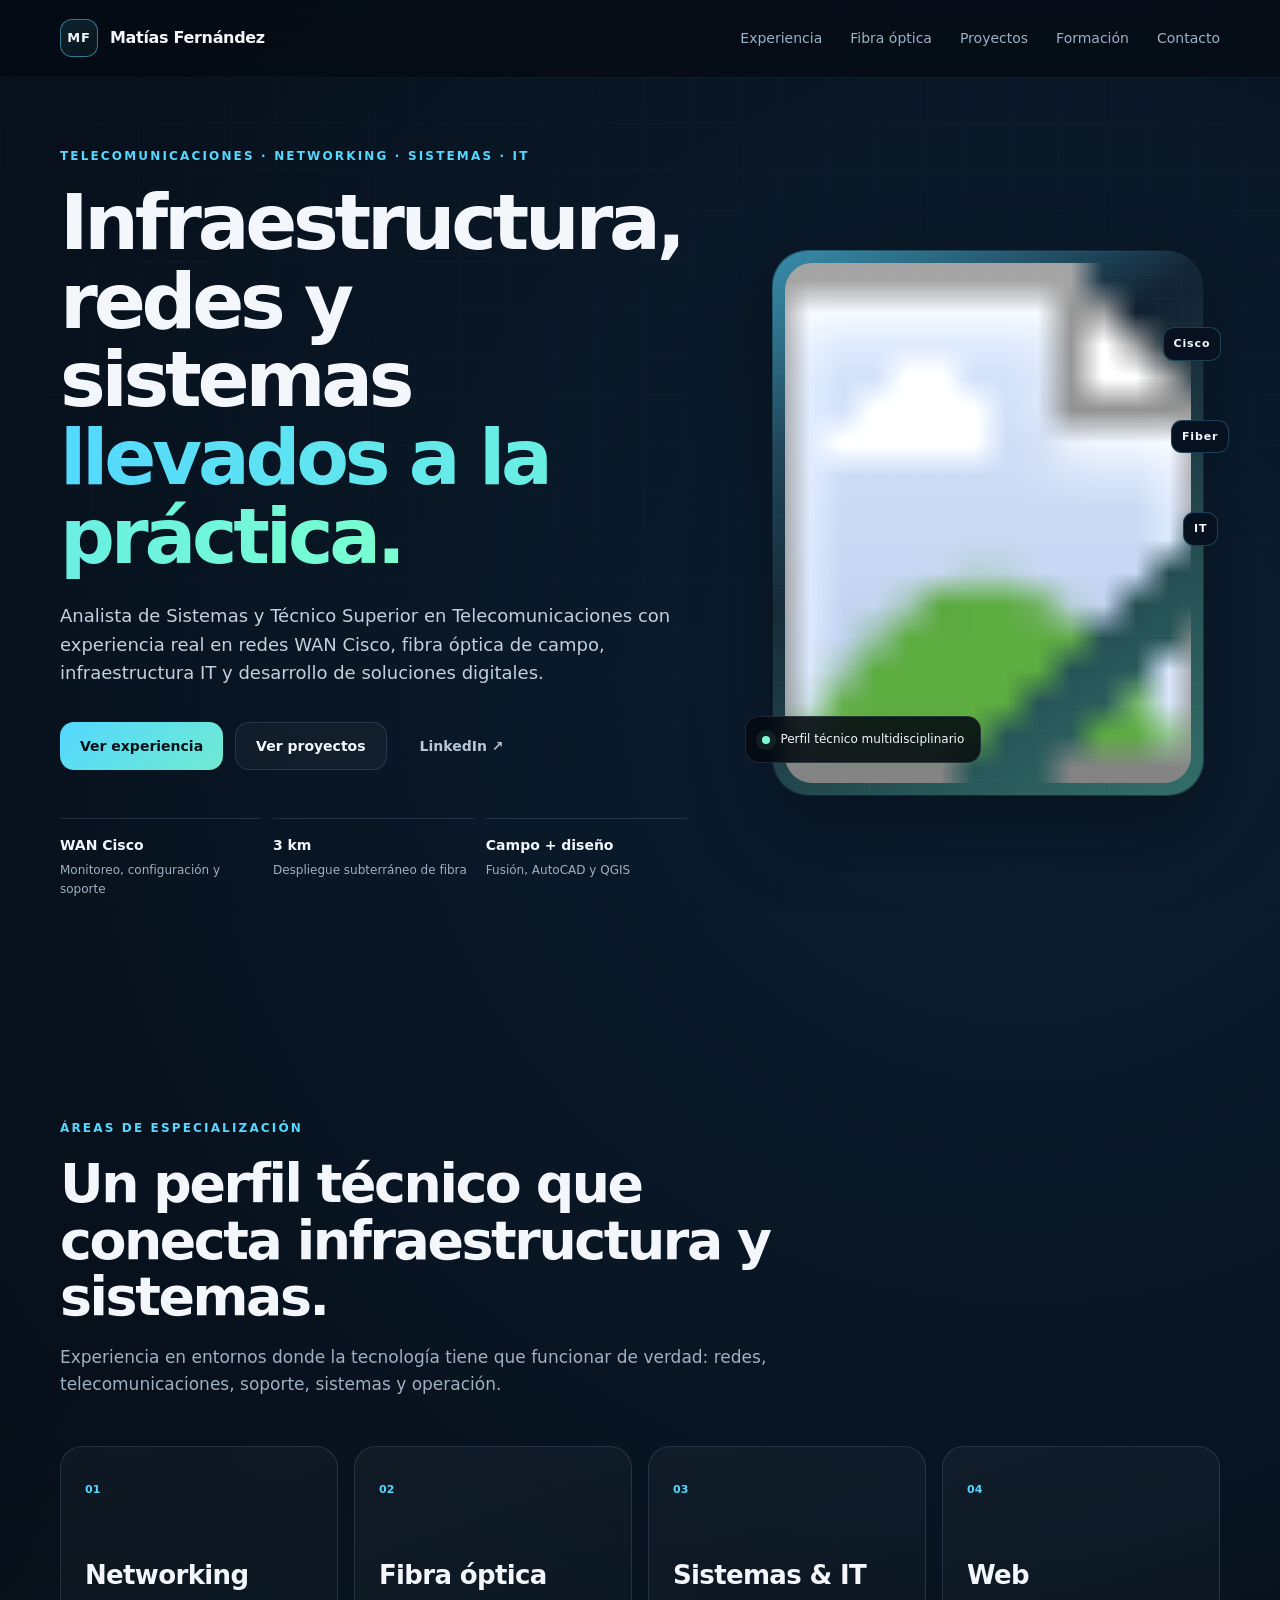
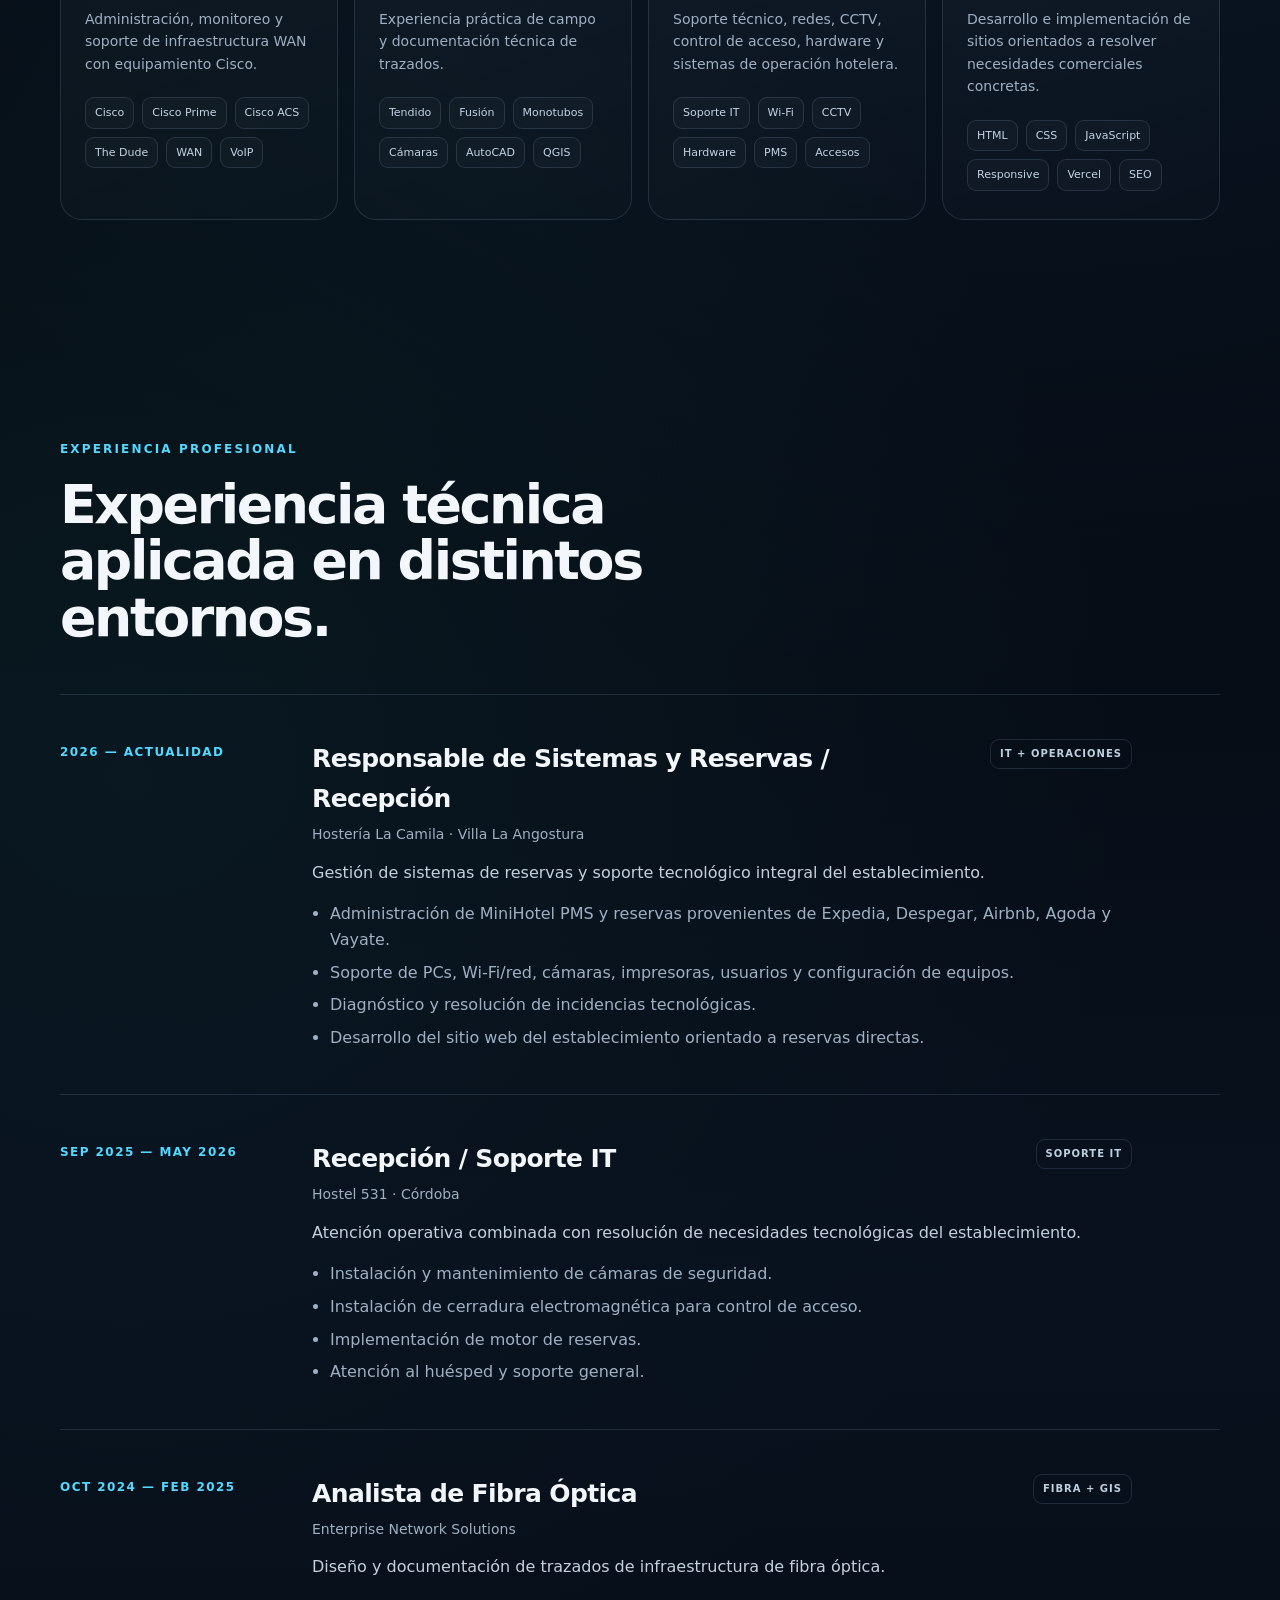
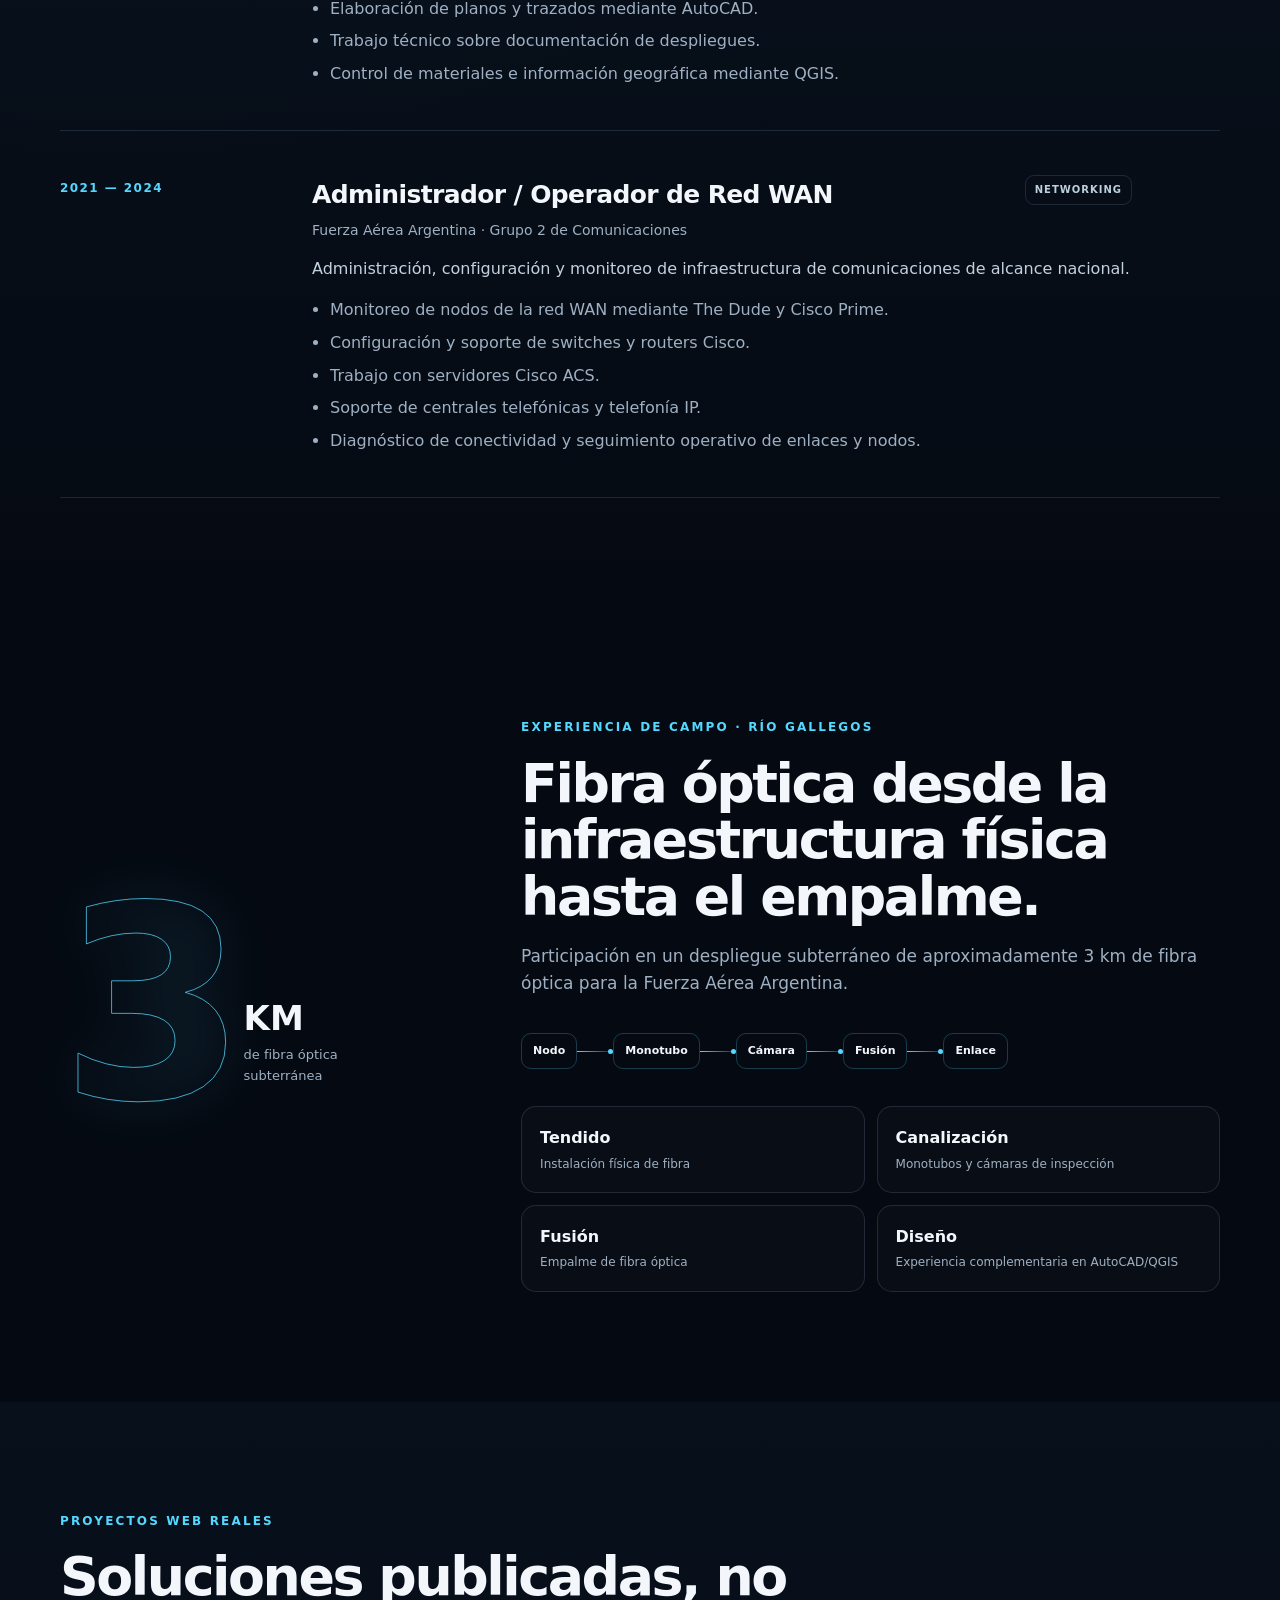
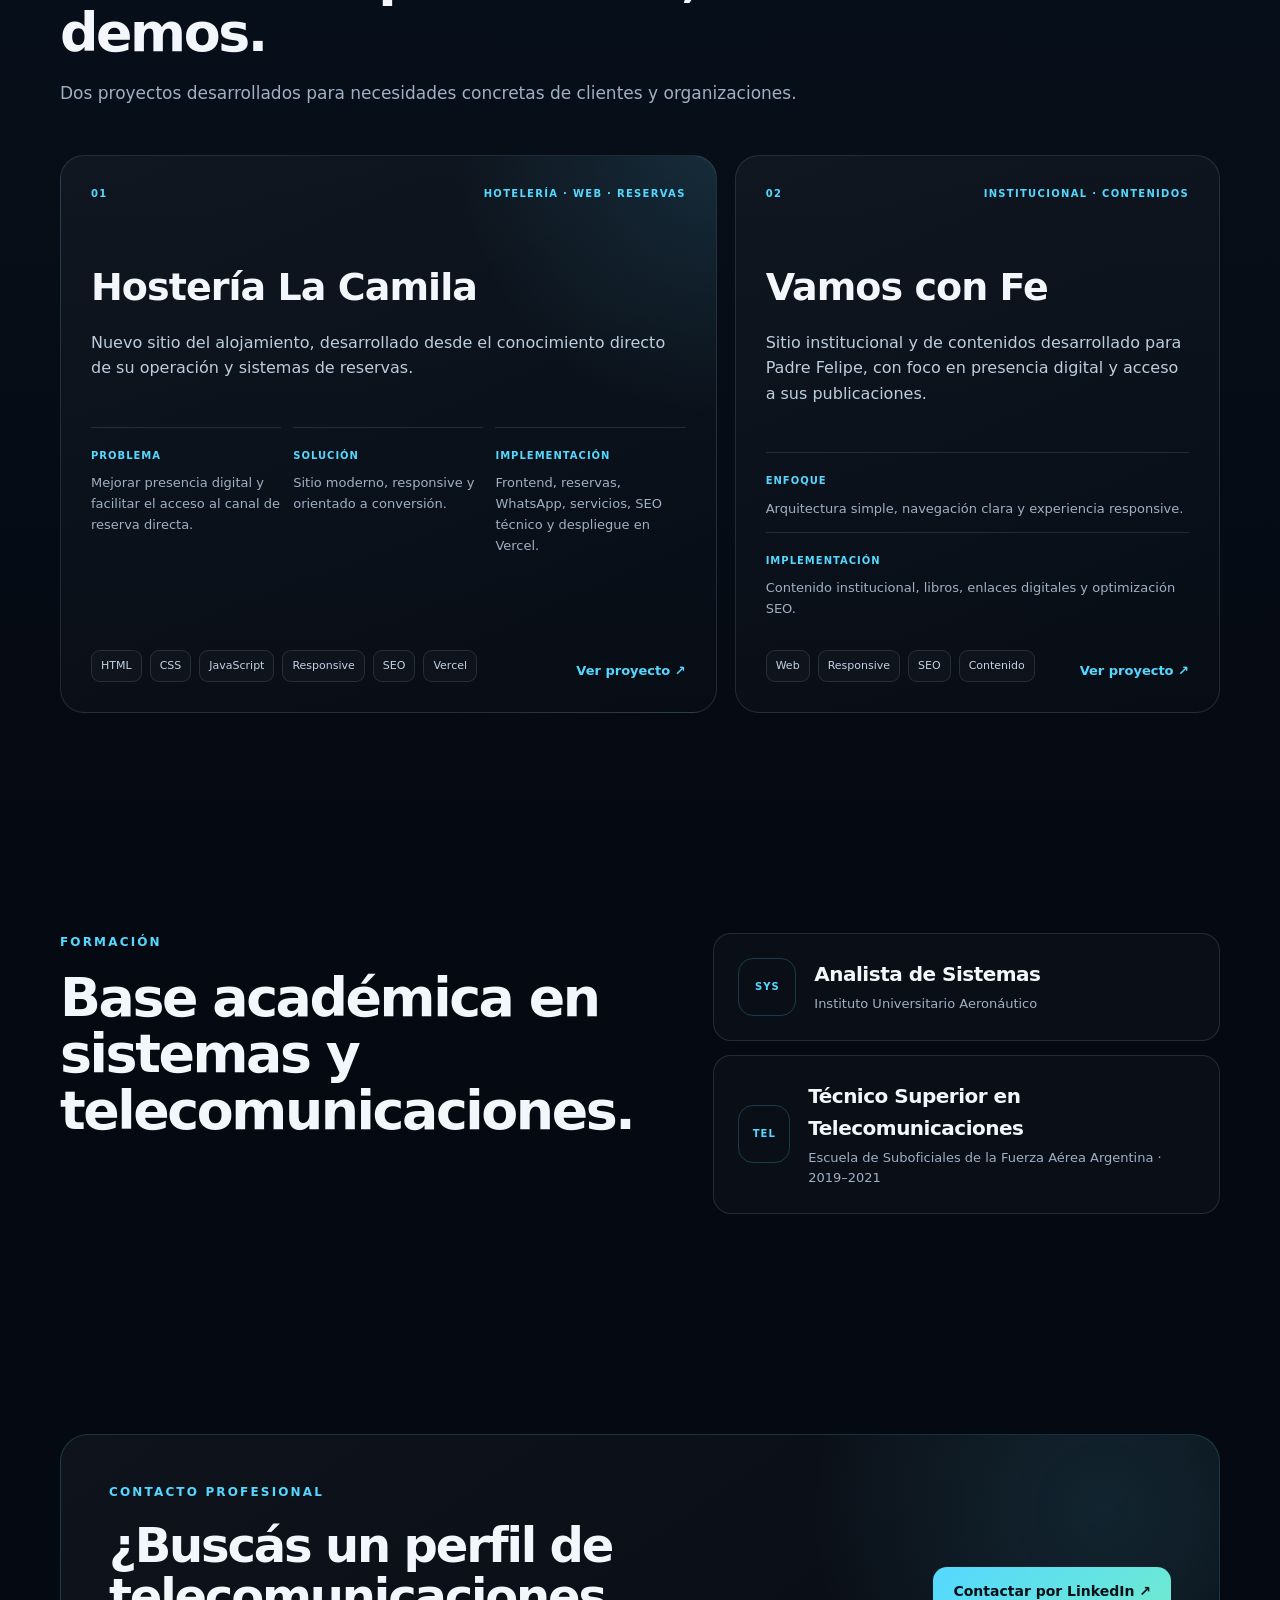
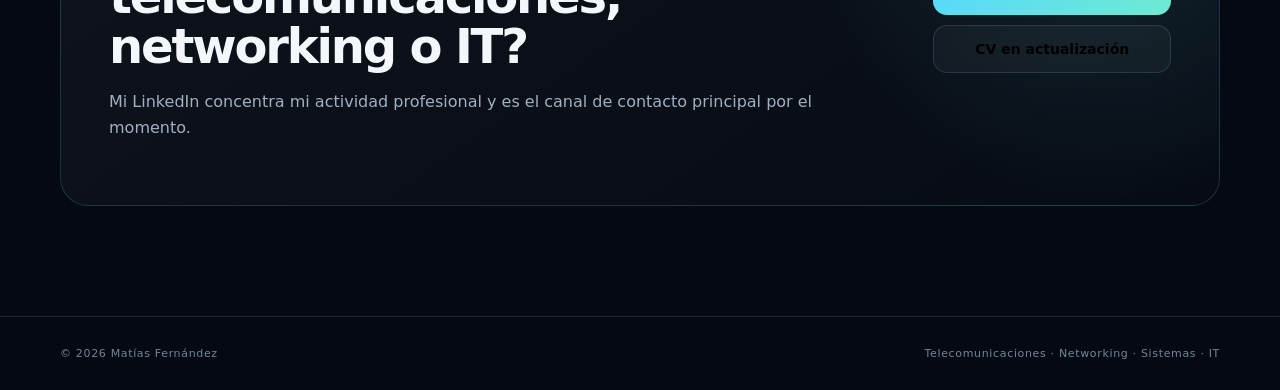
==== commit b381f696: "Use new professional profile photo" ====
--- a/index.html
+++ b/index.html
@@ -10,7 +10,7 @@
   <meta property="og:type" content="website" />
   <meta property="og:title" content="Matías Fernández | Telecomunicaciones, Networking, Sistemas & IT" />
   <meta property="og:description" content="Redes WAN Cisco, fibra óptica, infraestructura IT, sistemas y desarrollo de soluciones web." />
-  <meta property="og:image" content="assets/matias-fernandez.jpg" />
+  <meta property="og:image" content="assets/matias-fernandez.svg" />
   <meta name="twitter:card" content="summary_large_image" />
   <link rel="icon" href="assets/favicon.svg" type="image/svg+xml" />
   <link rel="stylesheet" href="styles.css" />
@@ -70,7 +70,7 @@
         <div class="hero-visual reveal">
           <div class="portrait-frame">
             <div class="portrait-grid"></div>
-            <img src="assets/matias-fernandez.jpg" alt="Retrato profesional de Matías Fernández" width="987" height="1242" fetchpriority="high" />
+            <img src="assets/matias-fernandez.svg" alt="Retrato profesional de Matías Fernández" width="600" height="750" fetchpriority="high" />
             <div class="status-card">
               <span class="status-dot"></span>
               <span>Perfil técnico multidisciplinario</span>
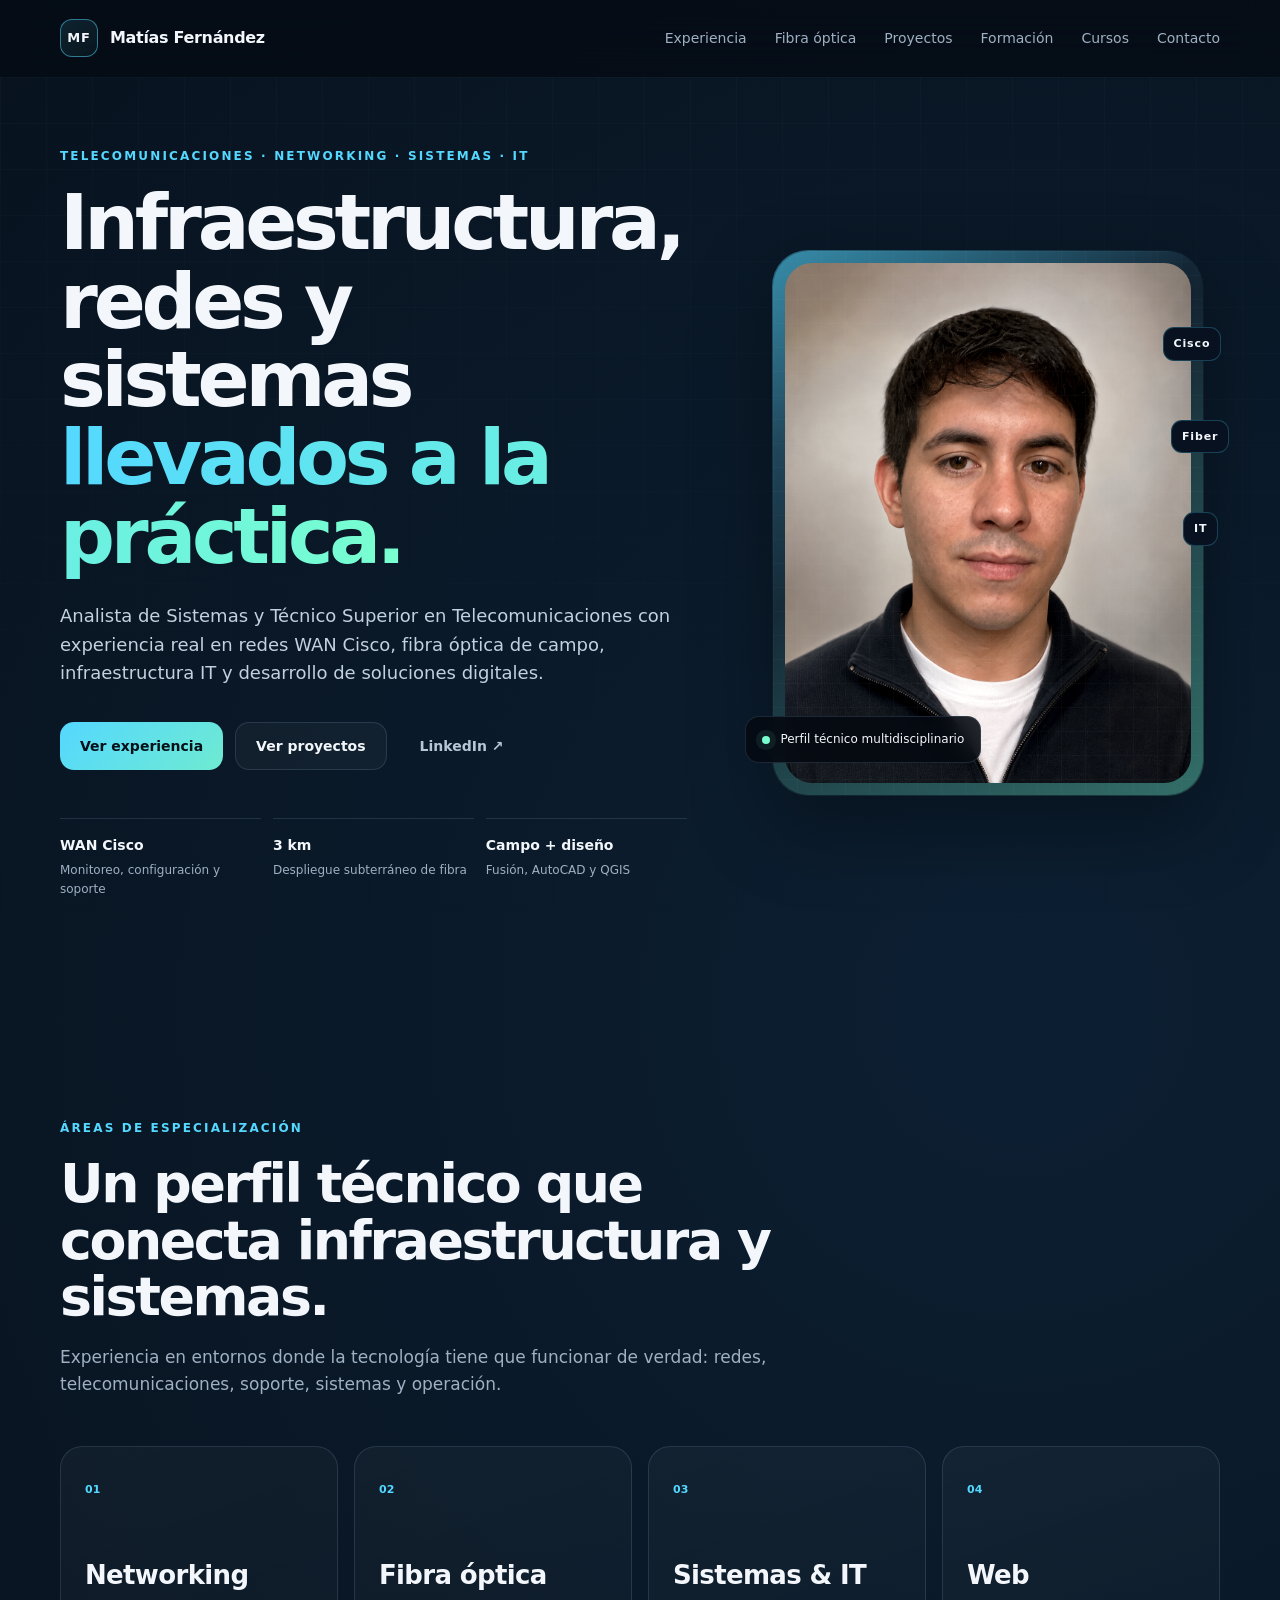
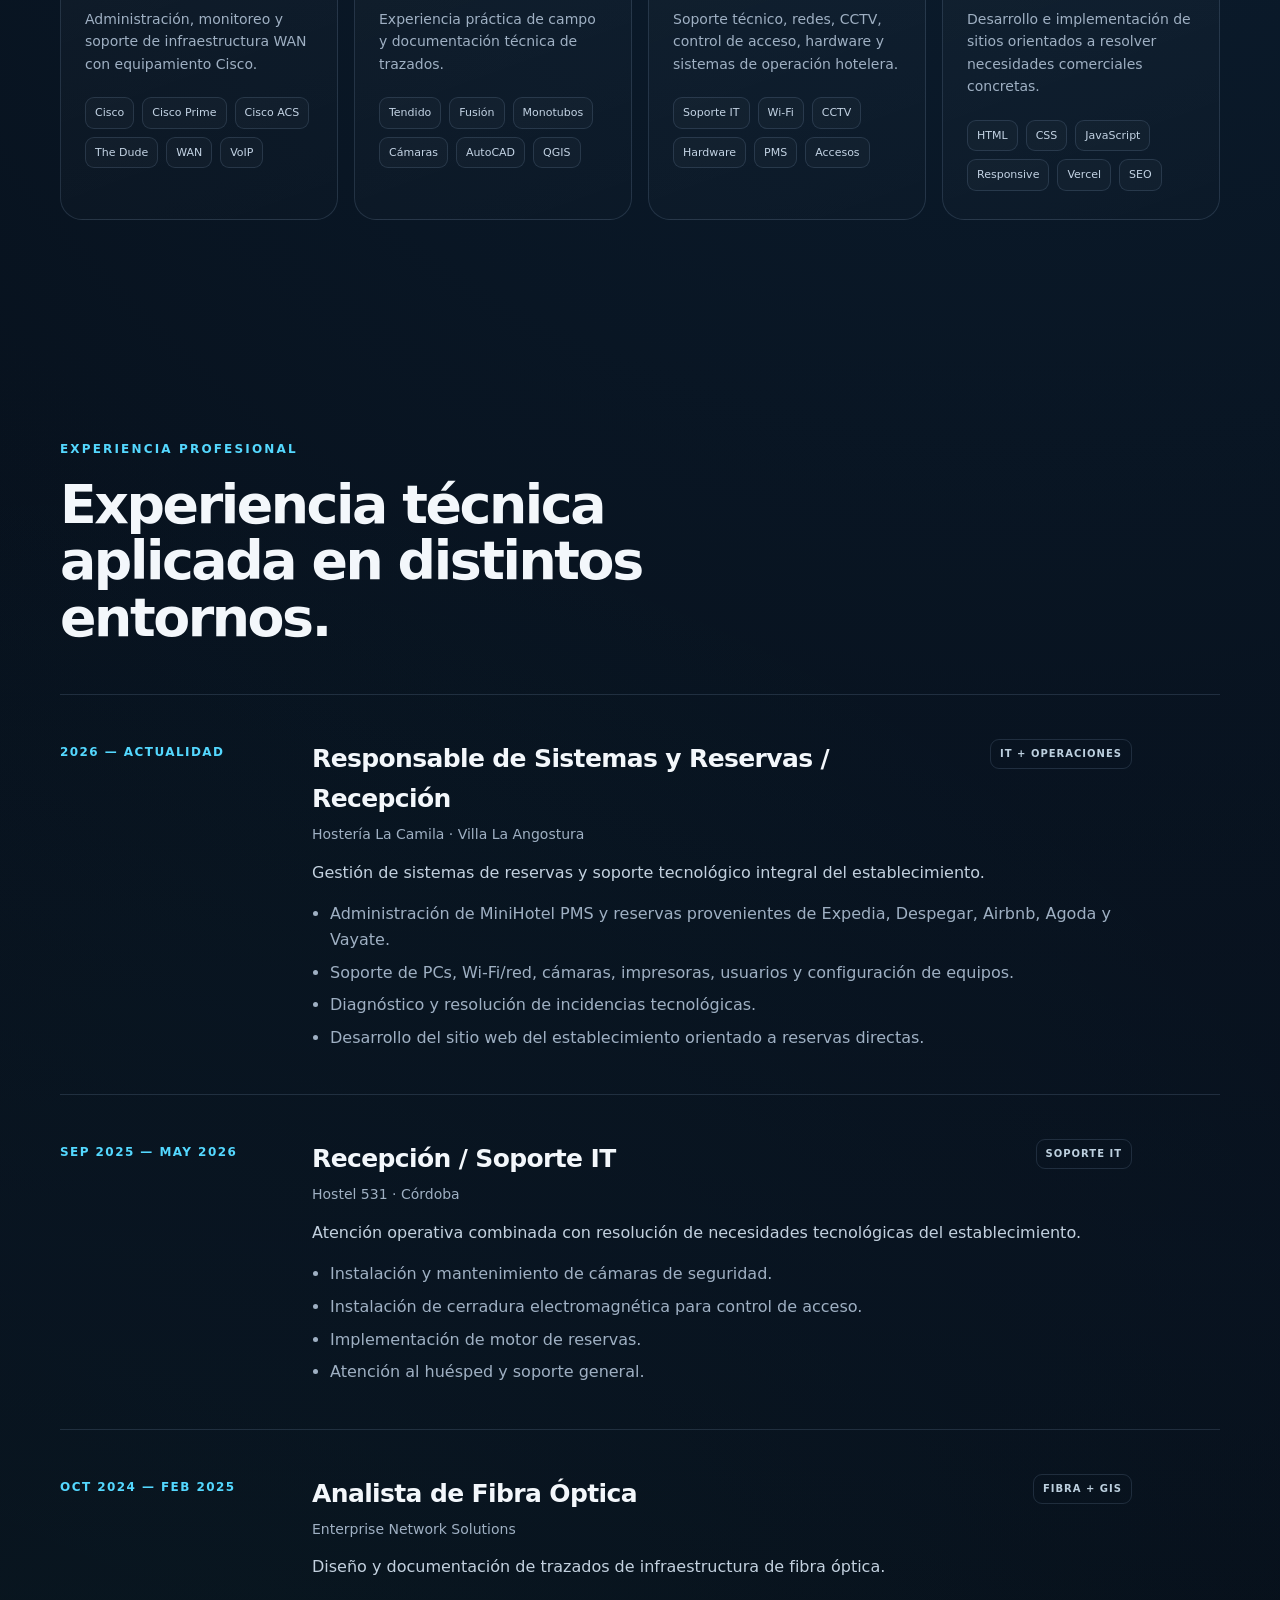
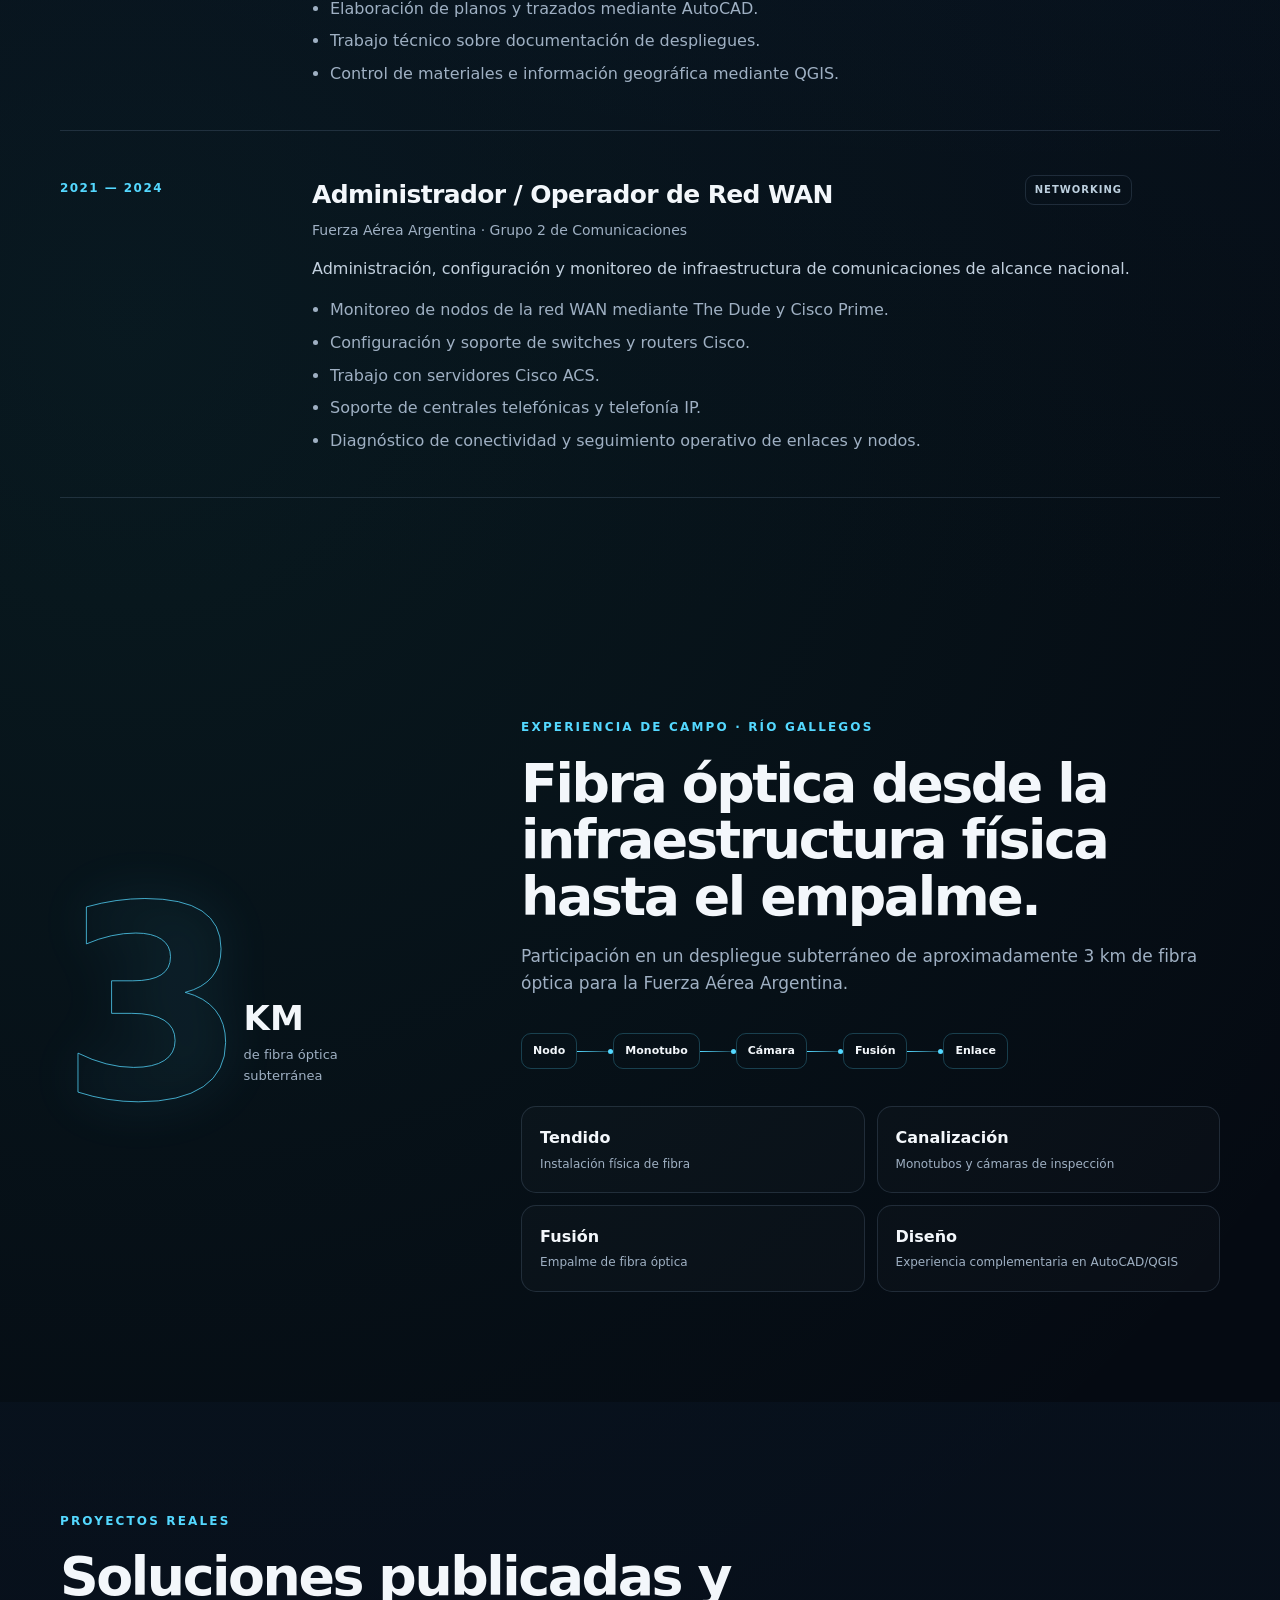
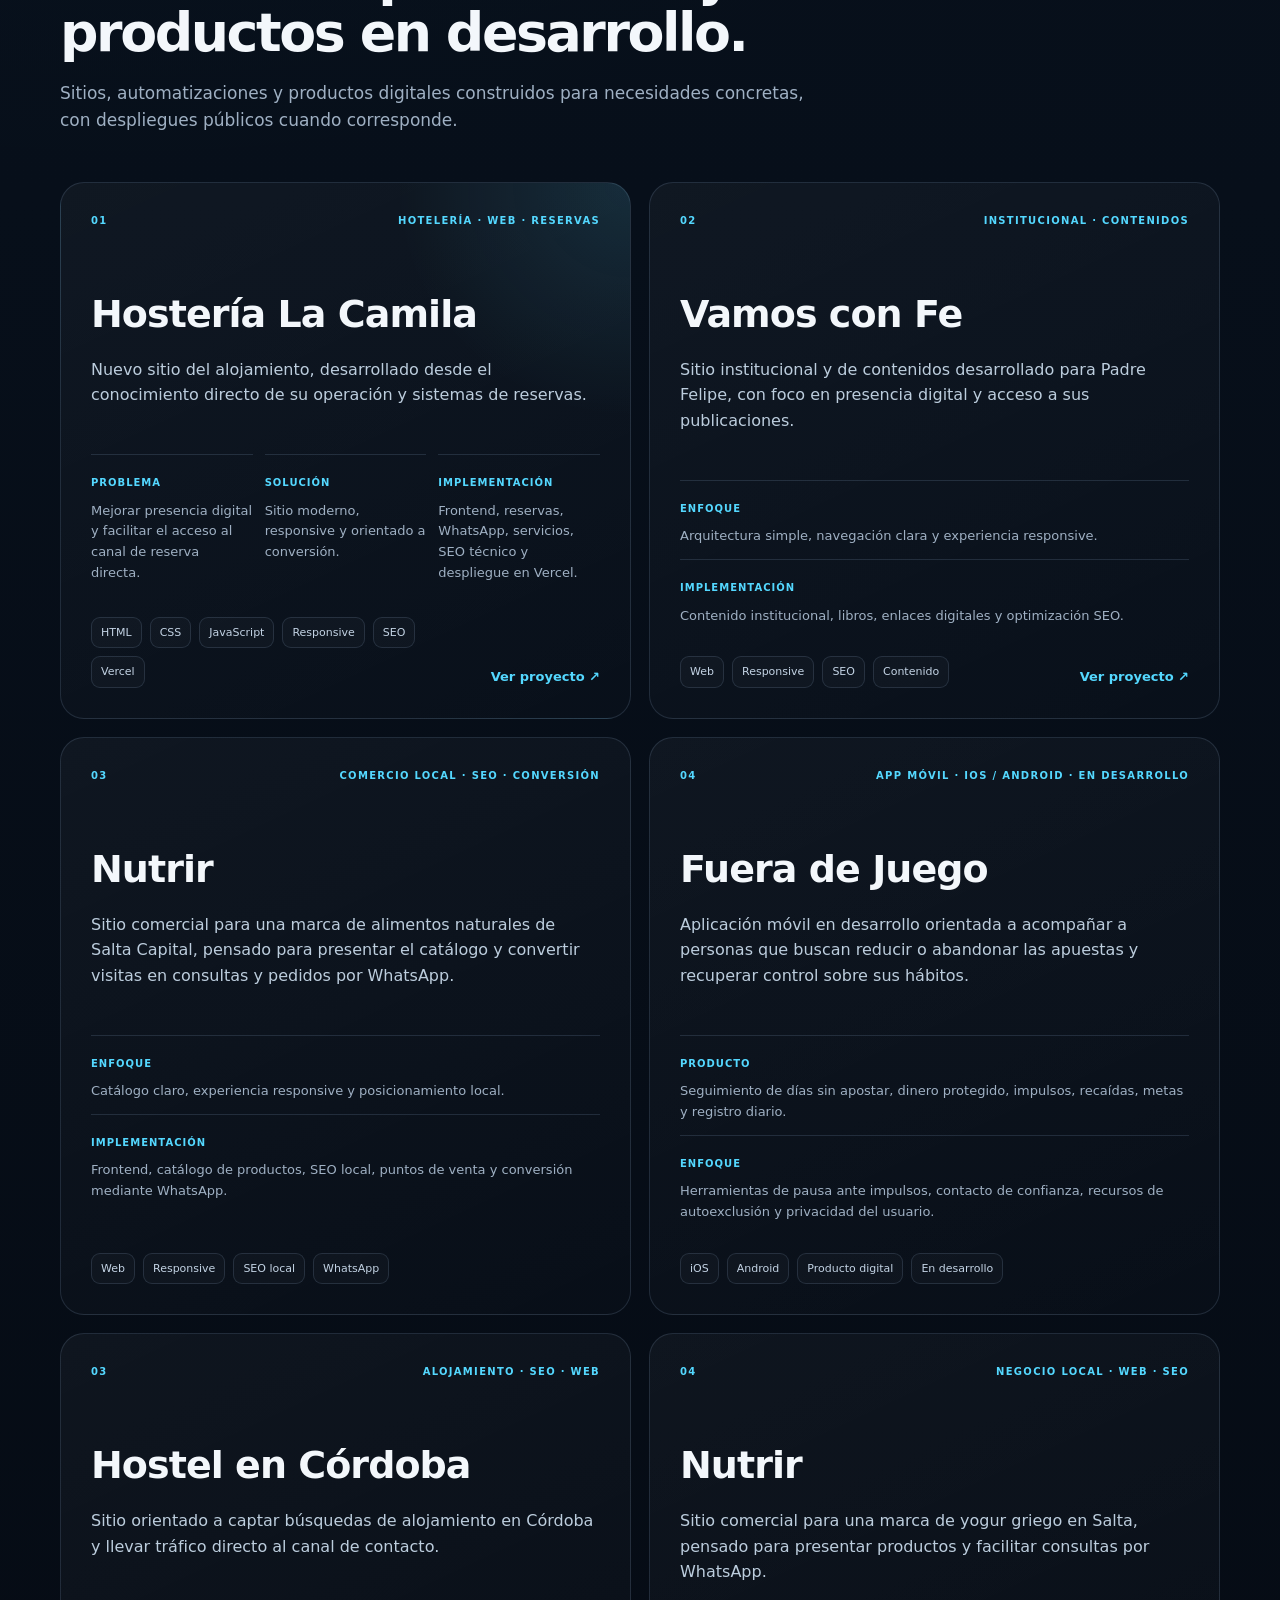
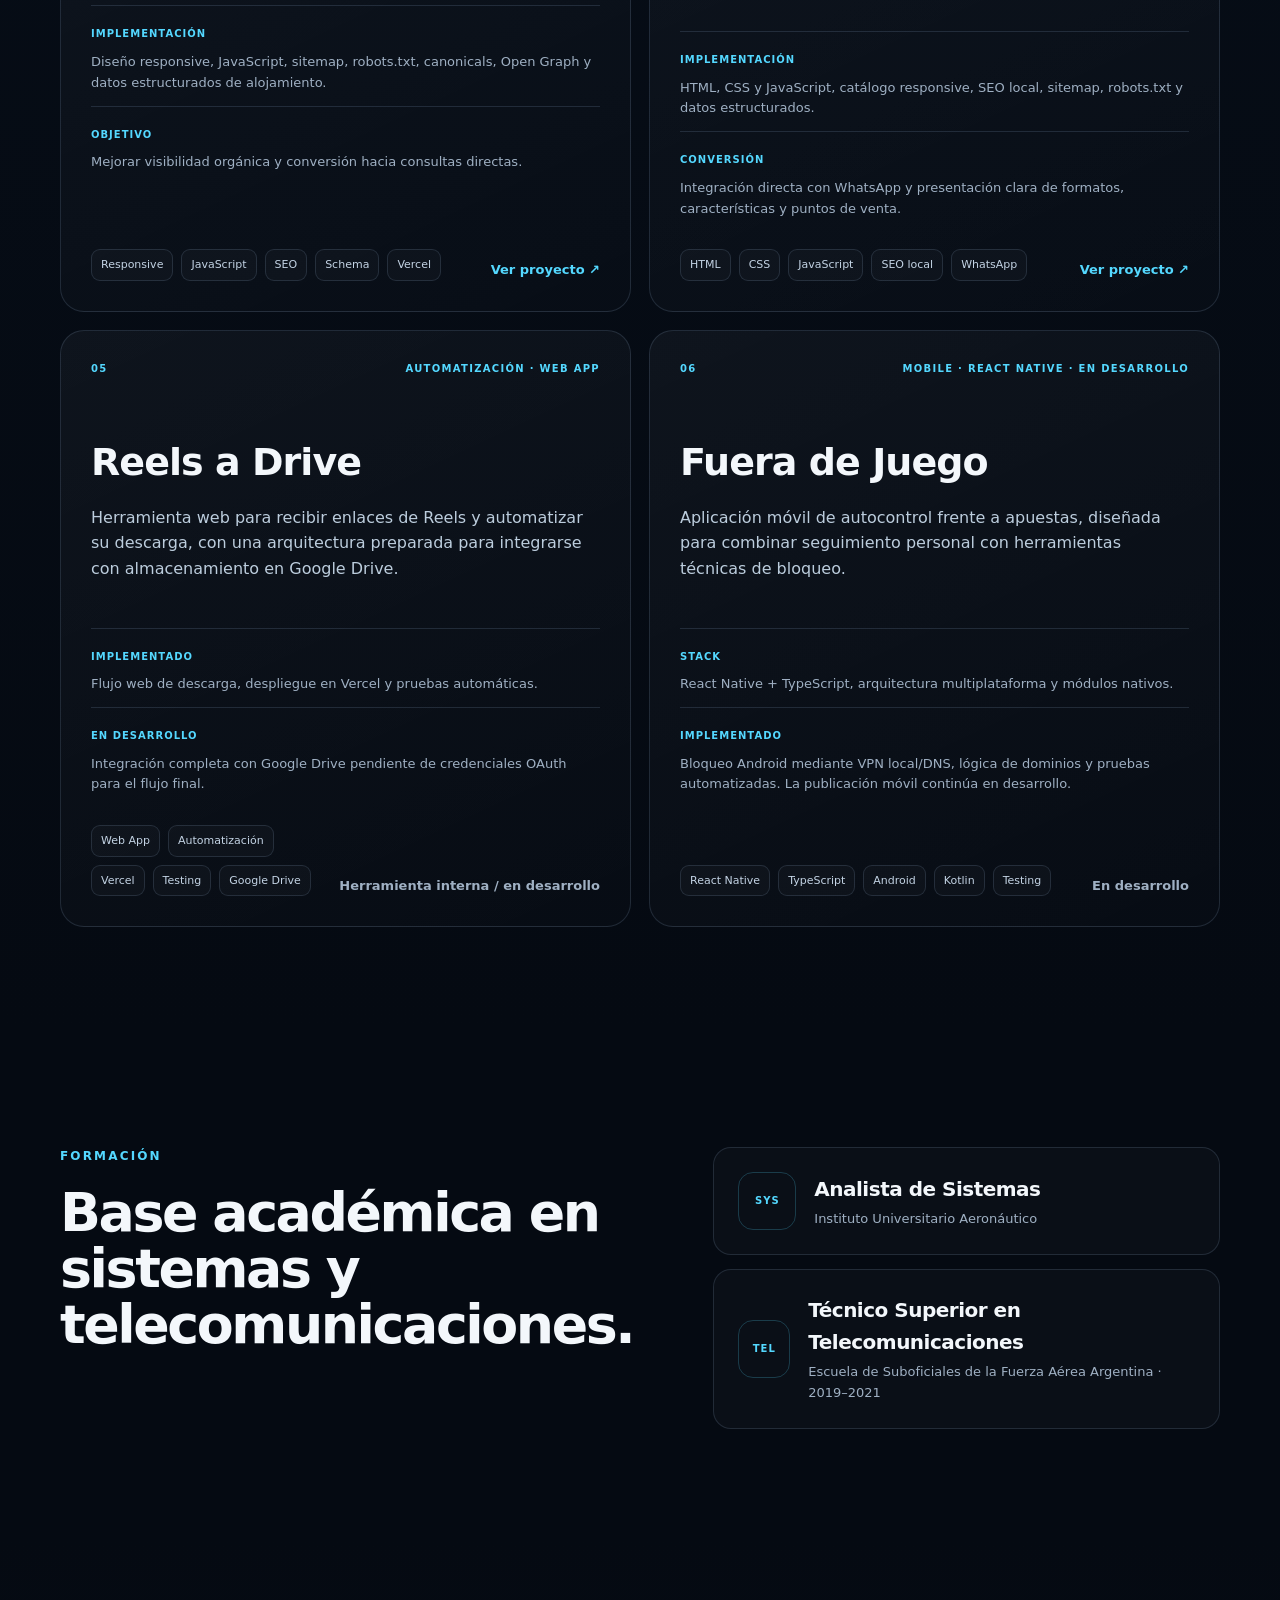
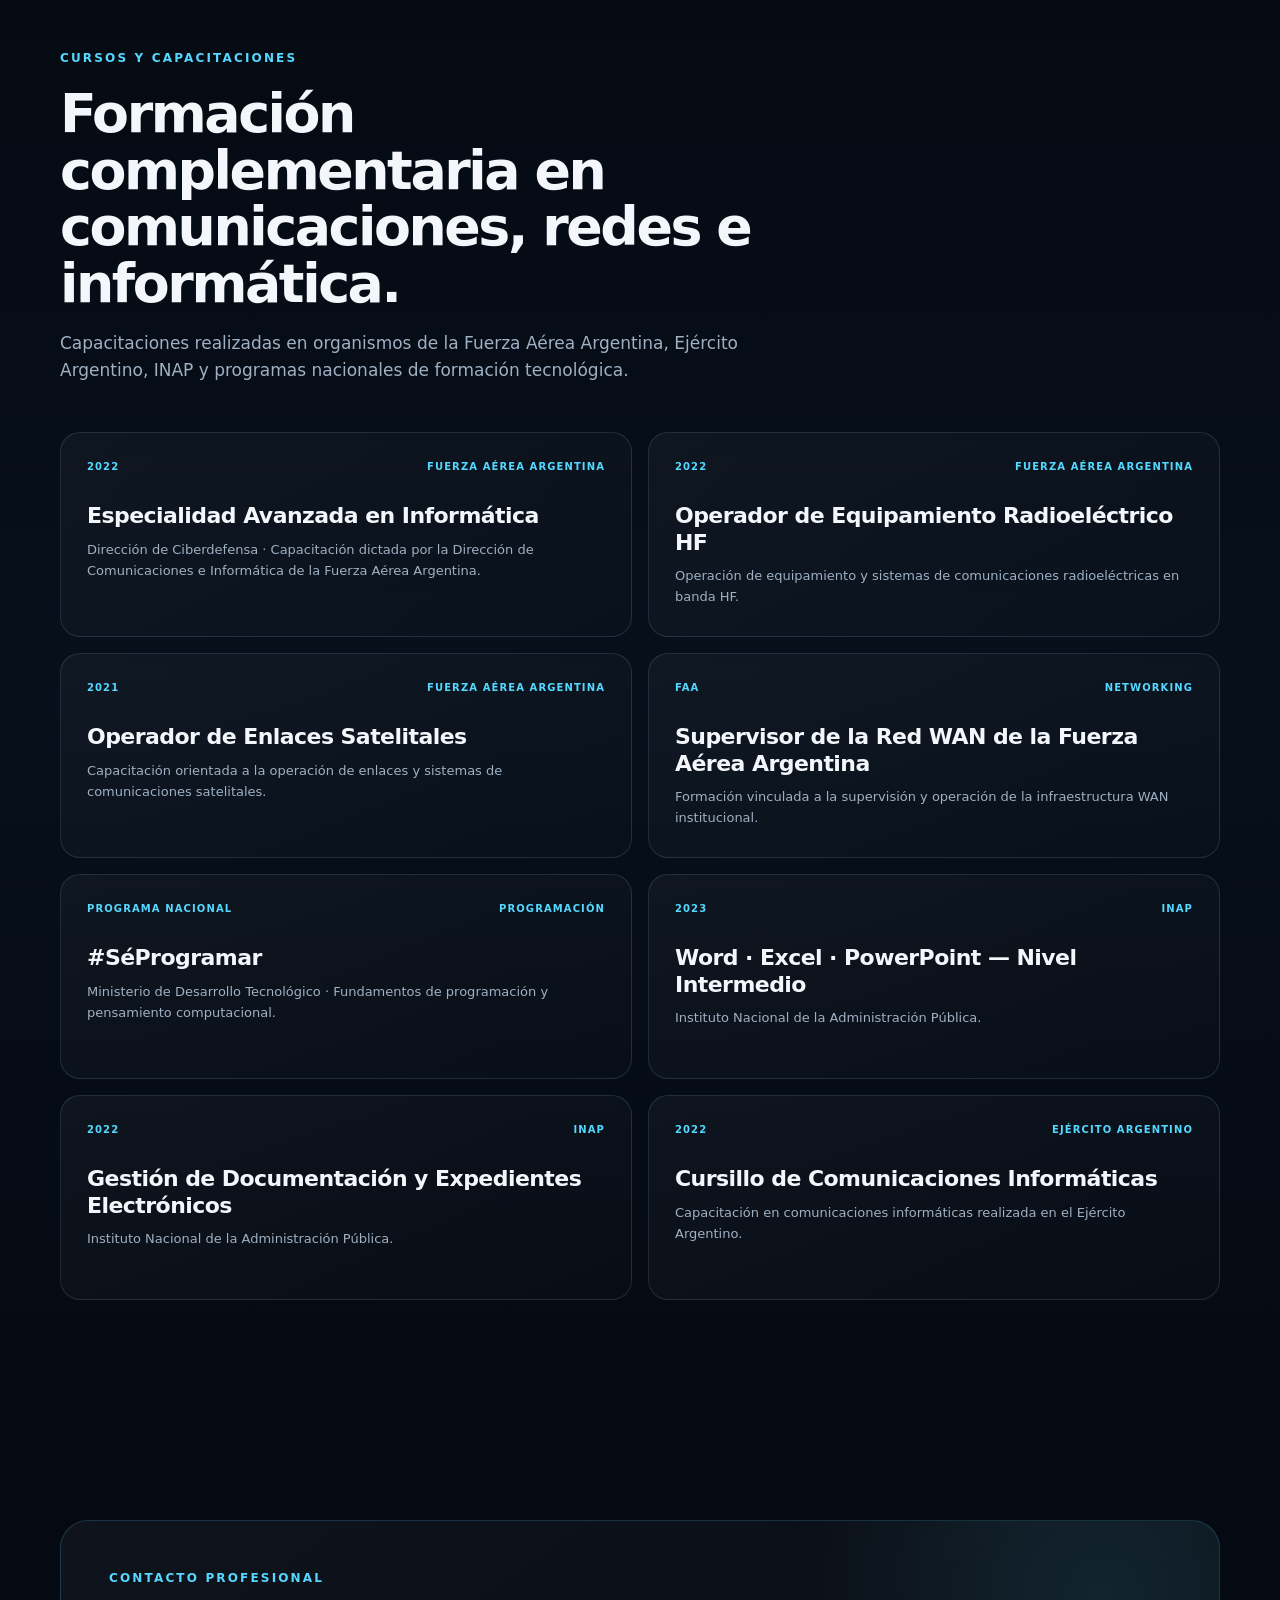
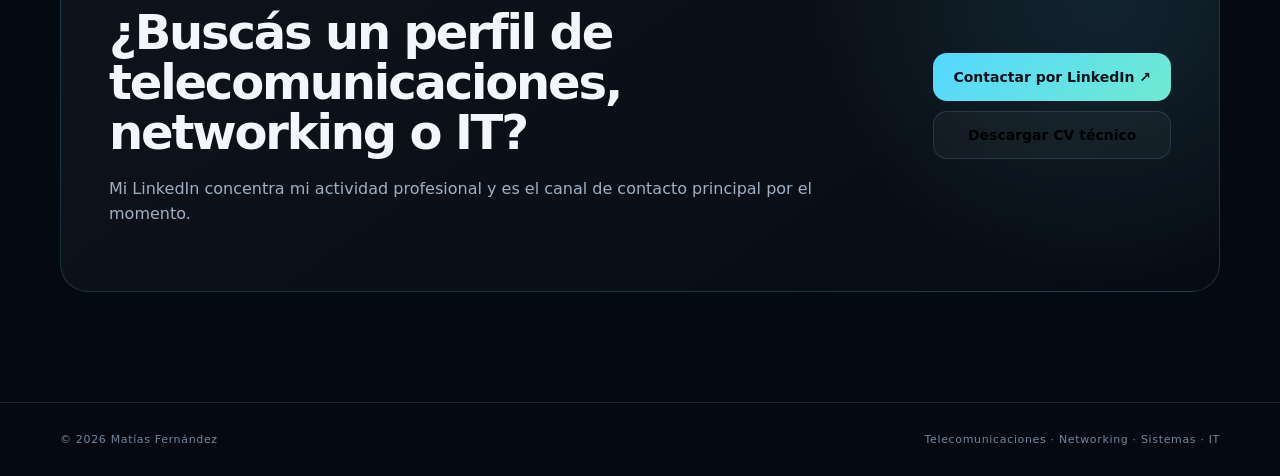
==== commit 4e982065: "Add Nutrir and Fuera de Juego projects to portfolio" ====
--- a/index.html
+++ b/index.html
@@ -212,8 +212,8 @@
       <div class="container">
         <div class="section-heading reveal">
           <p class="eyebrow">PROYECTOS WEB REALES</p>
-          <h2>Soluciones publicadas, no demos.</h2>
-          <p>Dos proyectos desarrollados para necesidades concretas de clientes y organizaciones.</p>
+          <h2>Productos y soluciones digitales llevados a la práctica.</h2>
+          <p>Proyectos publicados y productos en desarrollo para hotelería, contenidos, comercio local y bienestar digital.</p>
         </div>
         <div class="project-grid">
           <article class="project-card project-featured reveal">
@@ -244,6 +244,32 @@
               <a class="text-link" href="https://vamosconfe.com" target="_blank" rel="noopener noreferrer">Ver proyecto ↗</a>
             </div>
           </article>
+
+          <article class="project-card reveal">
+            <div class="project-topline"><span>03</span><span>COMERCIO LOCAL · SEO · CONVERSIÓN</span></div>
+            <h3>Nutrir</h3>
+            <p class="project-intro">Sitio comercial para una marca de alimentos naturales de Salta Capital, pensado para presentar el catálogo y convertir visitas en consultas y pedidos por WhatsApp.</p>
+            <div class="case-grid compact">
+              <div><span>Enfoque</span><p>Catálogo claro, experiencia responsive y posicionamiento local.</p></div>
+              <div><span>Implementación</span><p>Frontend, catálogo de productos, SEO local, puntos de venta y conversión mediante WhatsApp.</p></div>
+            </div>
+            <div class="project-footer">
+              <ul class="tag-list"><li>Web</li><li>Responsive</li><li>SEO local</li><li>WhatsApp</li></ul>
+            </div>
+          </article>
+
+          <article class="project-card reveal">
+            <div class="project-topline"><span>04</span><span>APP MÓVIL · IOS / ANDROID · EN DESARROLLO</span></div>
+            <h3>Fuera de Juego</h3>
+            <p class="project-intro">Aplicación móvil en desarrollo orientada a acompañar a personas que buscan reducir o abandonar las apuestas y recuperar control sobre sus hábitos.</p>
+            <div class="case-grid compact">
+              <div><span>Producto</span><p>Seguimiento de días sin apostar, dinero protegido, impulsos, recaídas, metas y registro diario.</p></div>
+              <div><span>Enfoque</span><p>Herramientas de pausa ante impulsos, contacto de confianza, recursos de autoexclusión y privacidad del usuario.</p></div>
+            </div>
+            <div class="project-footer">
+              <ul class="tag-list"><li>iOS</li><li>Android</li><li>Producto digital</li><li>En desarrollo</li></ul>
+            </div>
+          </article>
         </div>
       </div>
     </section>
@@ -291,5 +317,6 @@
 
   <div class="toast" role="status" aria-live="polite">El CV está siendo actualizado.</div>
   <script src="script.js" defer></script>
+  <!-- profile-photo-refresh -->
 </body>
 </html>
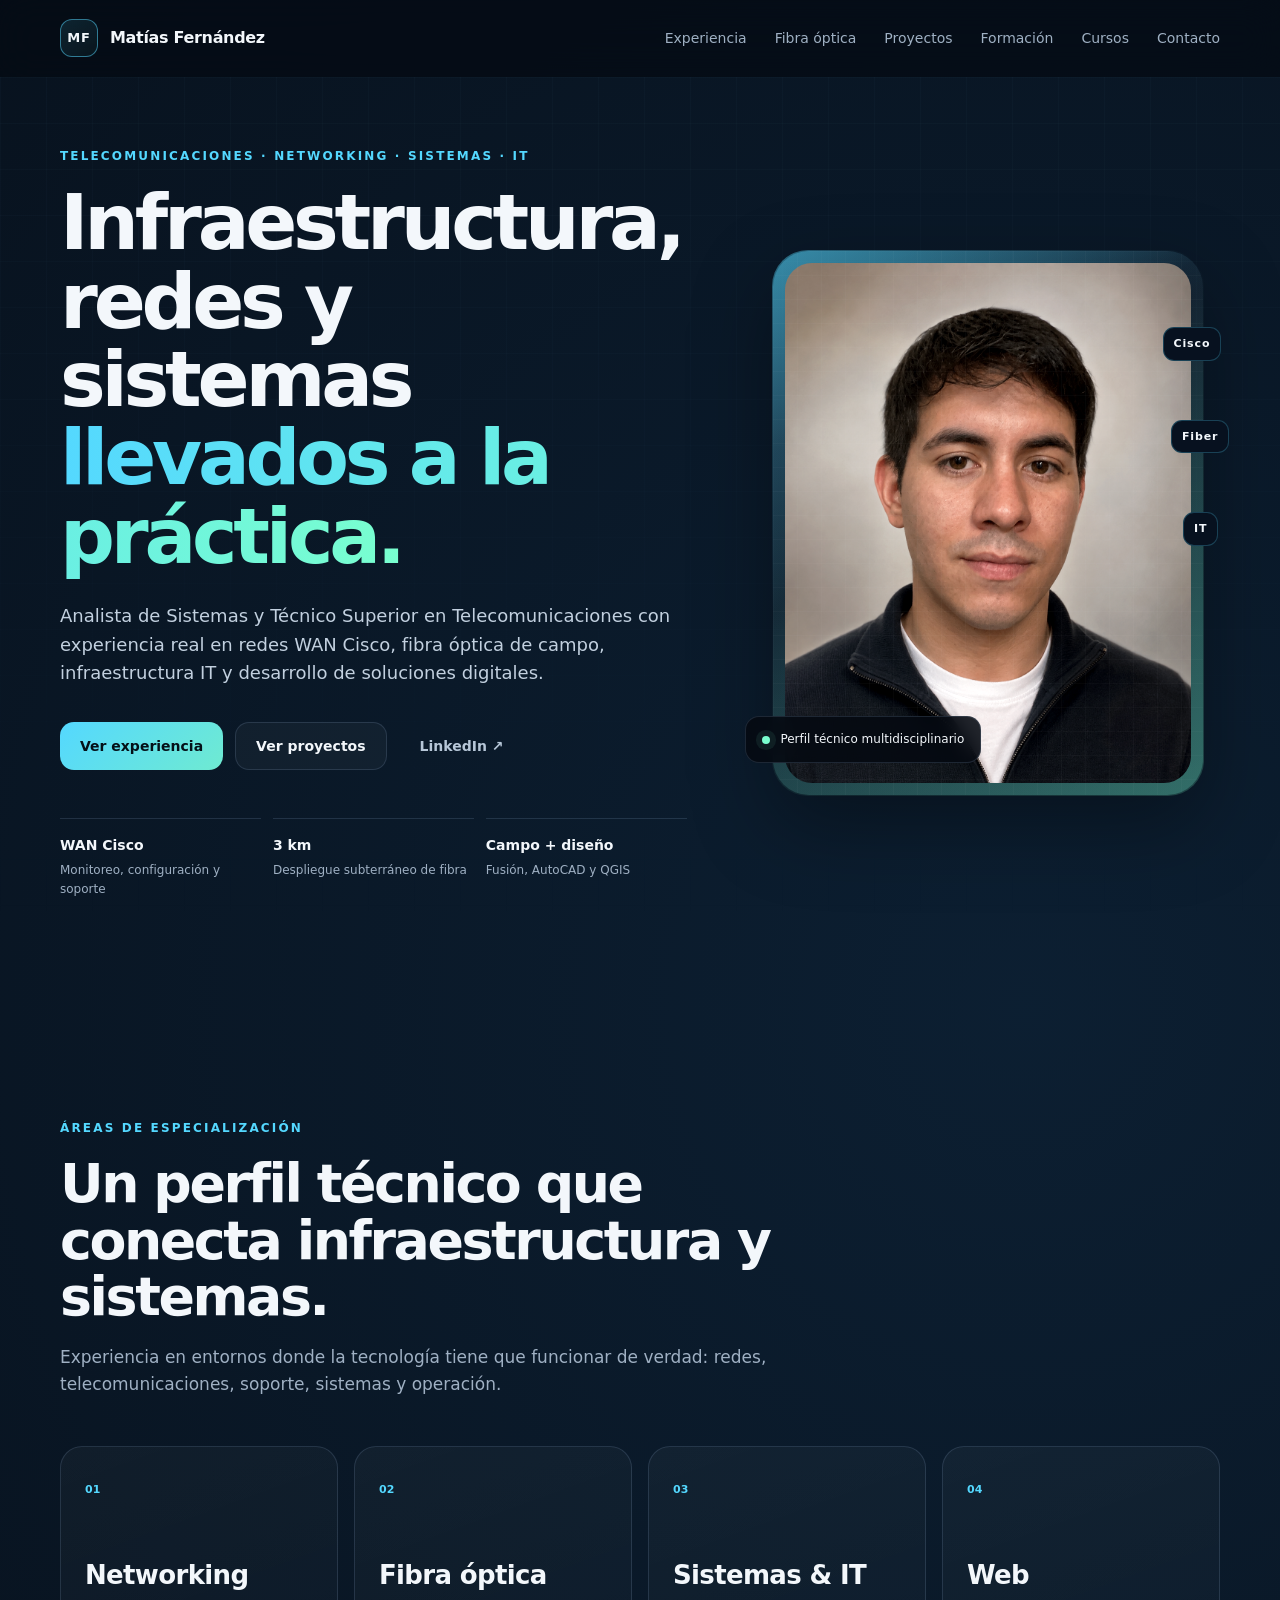
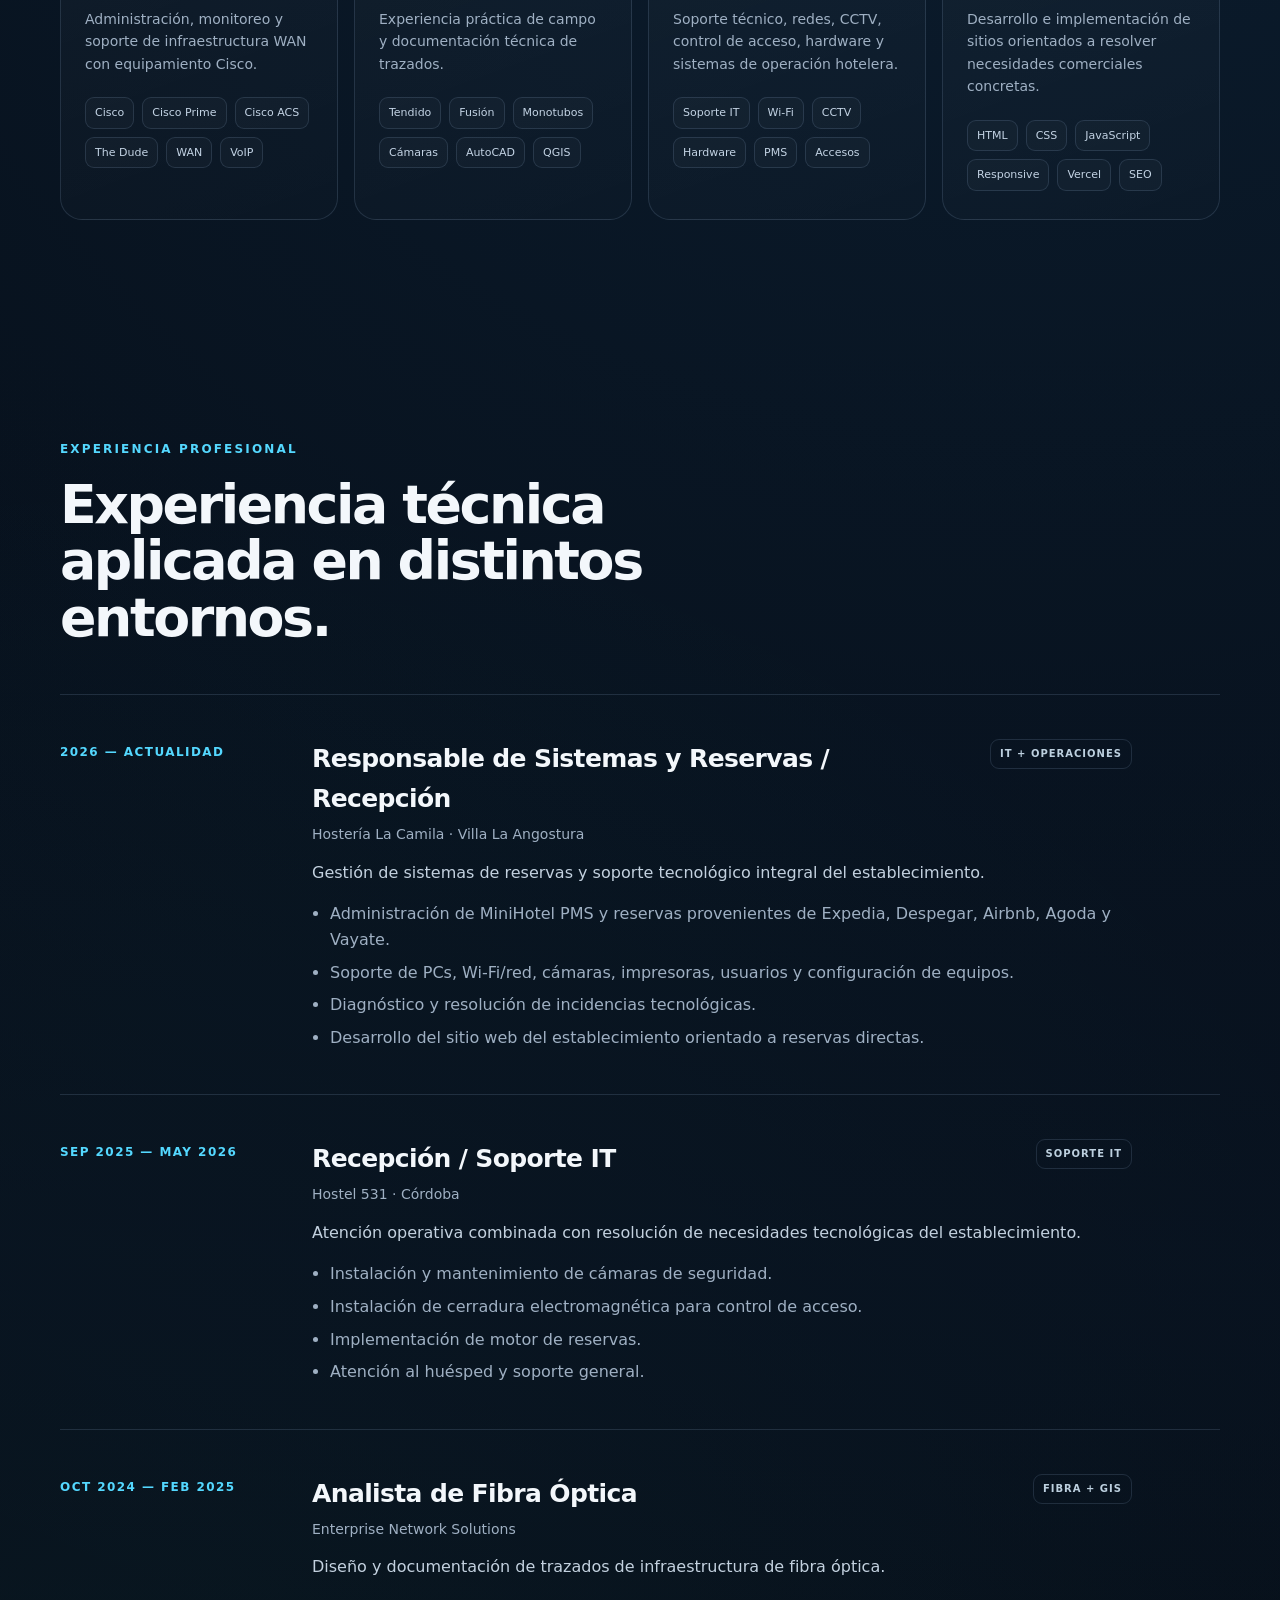
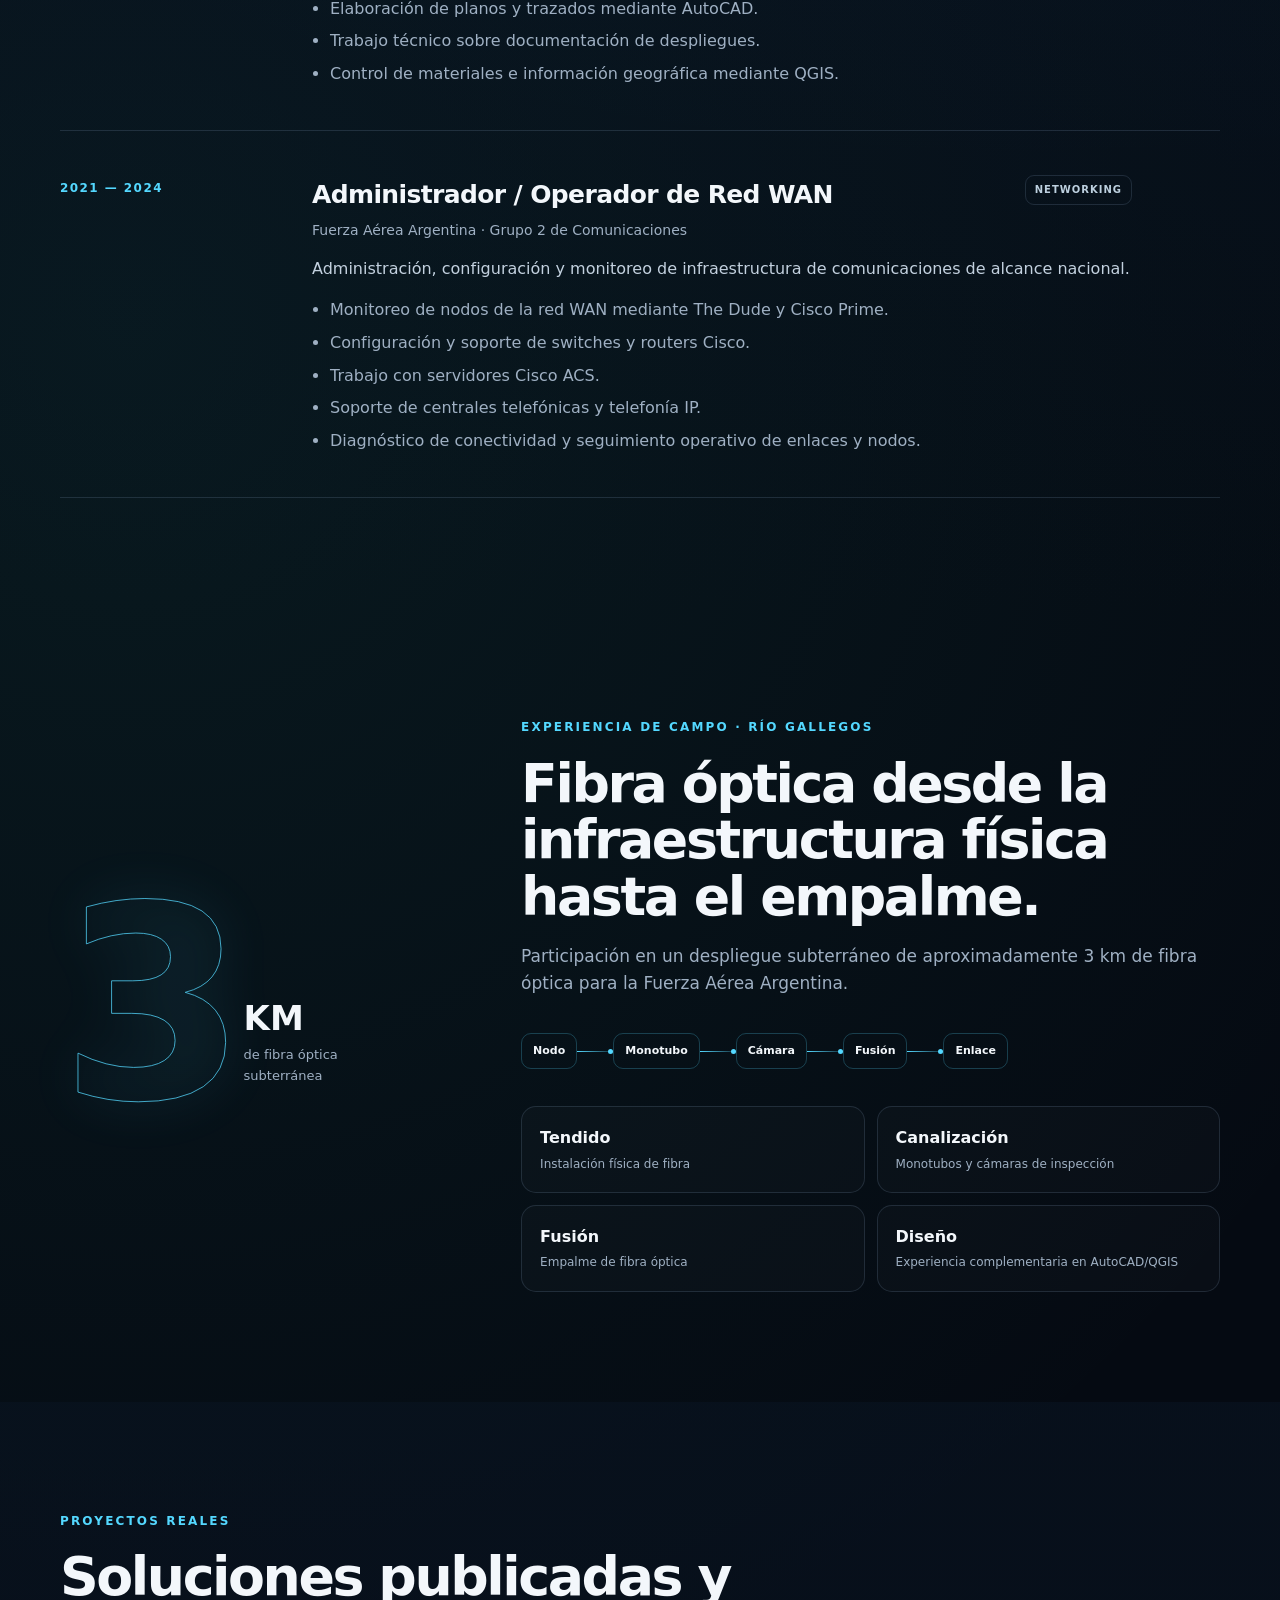
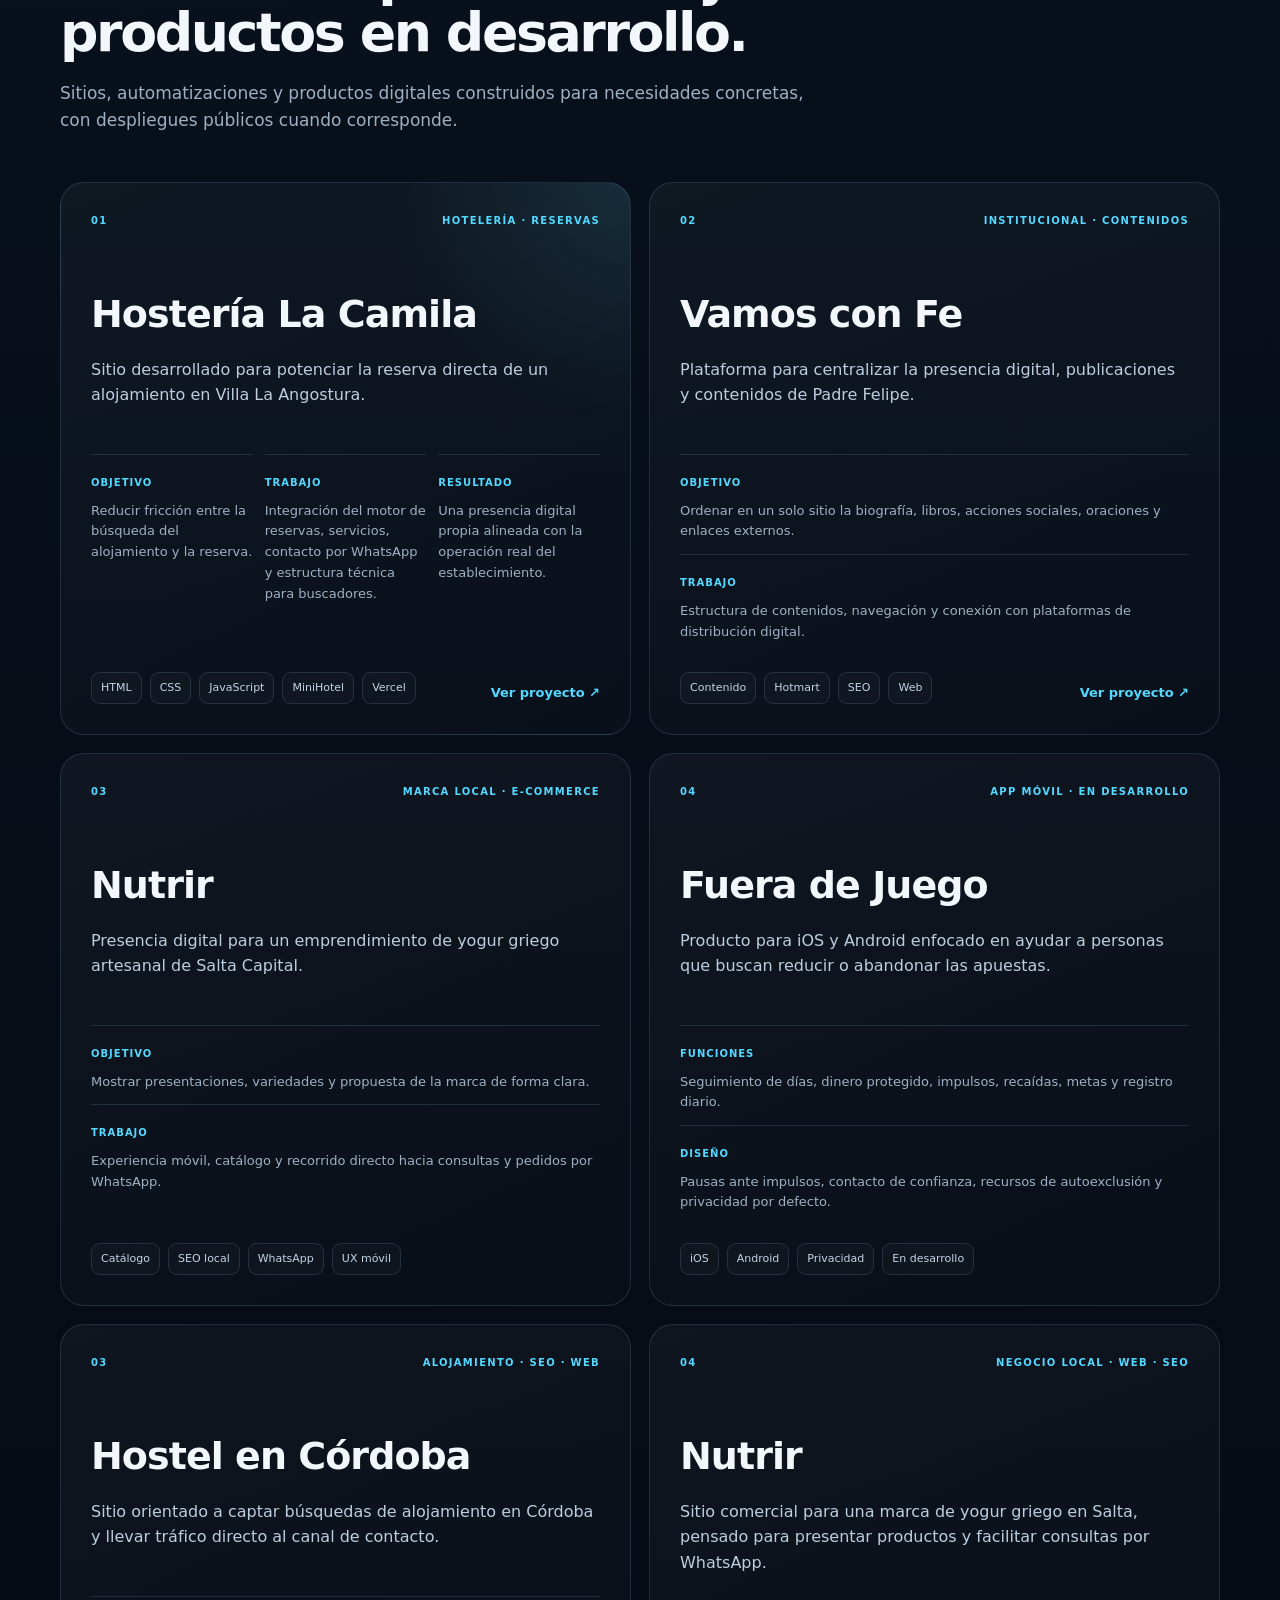
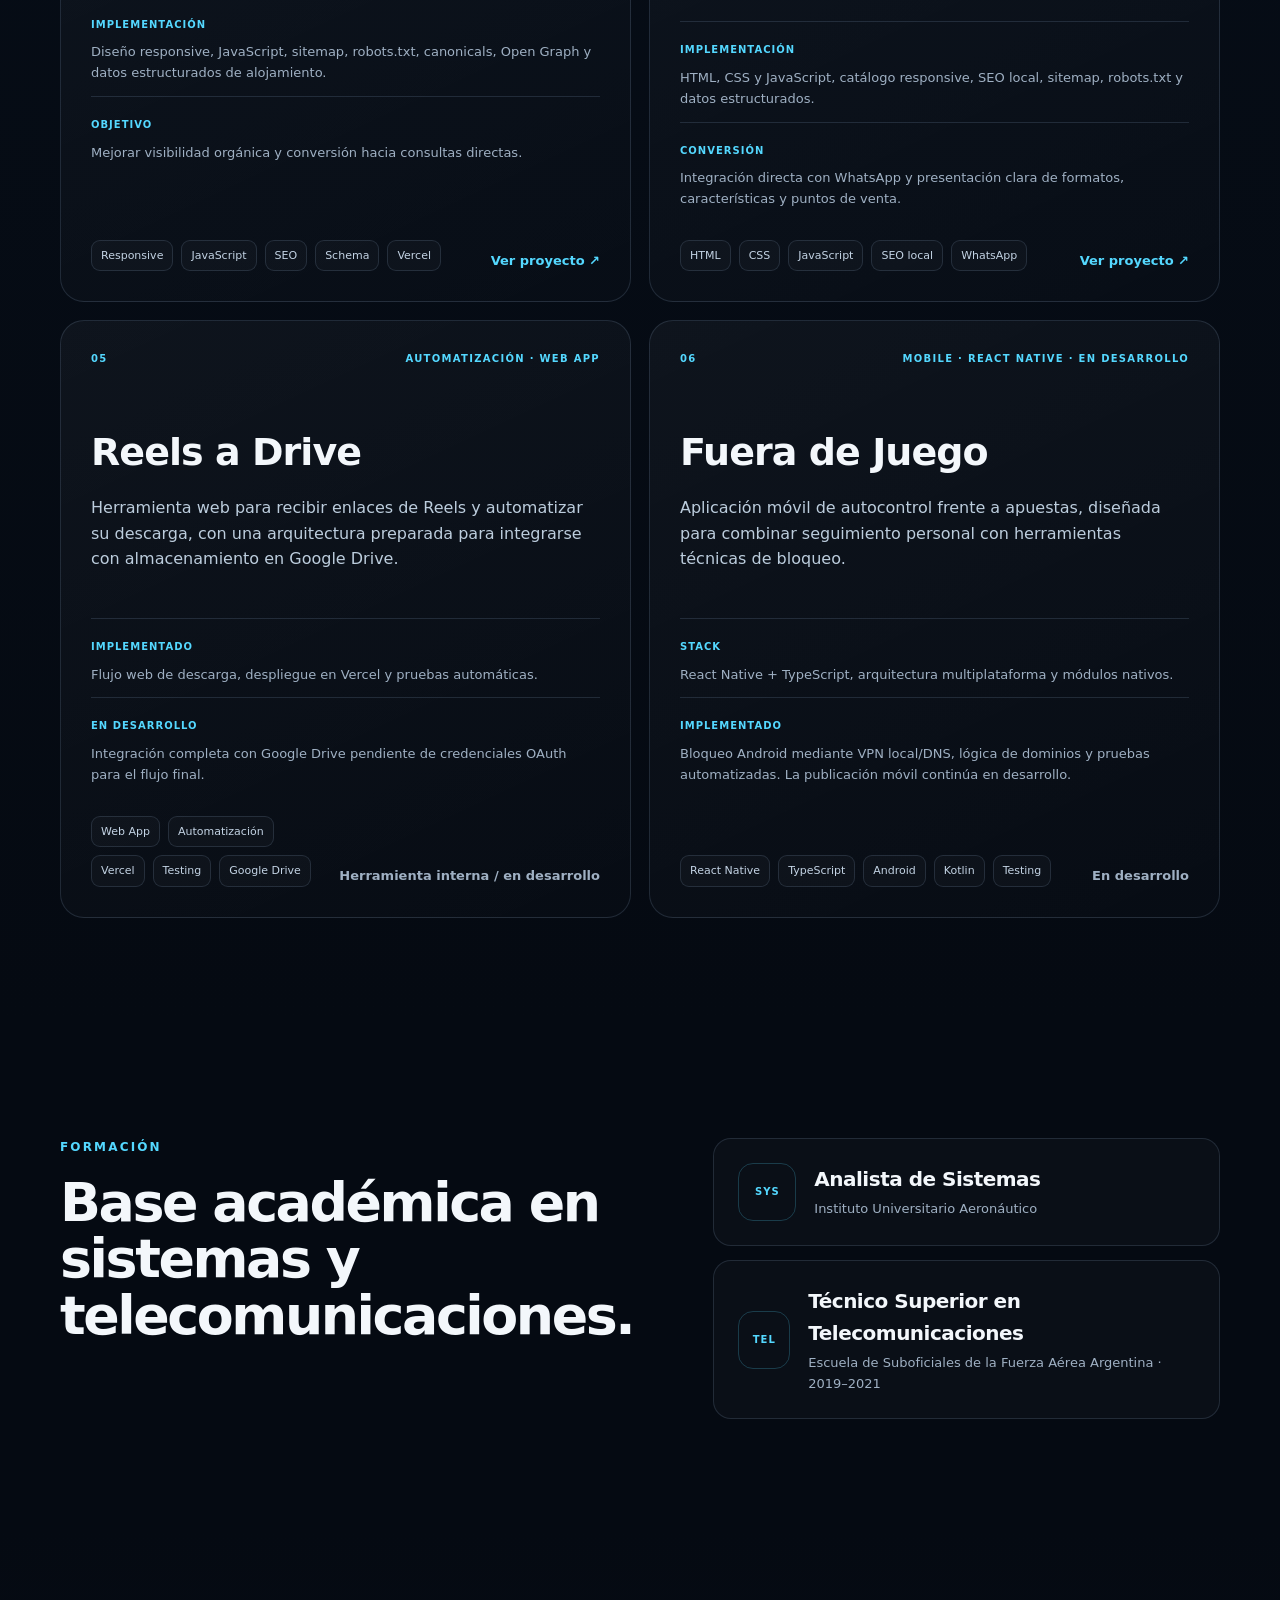
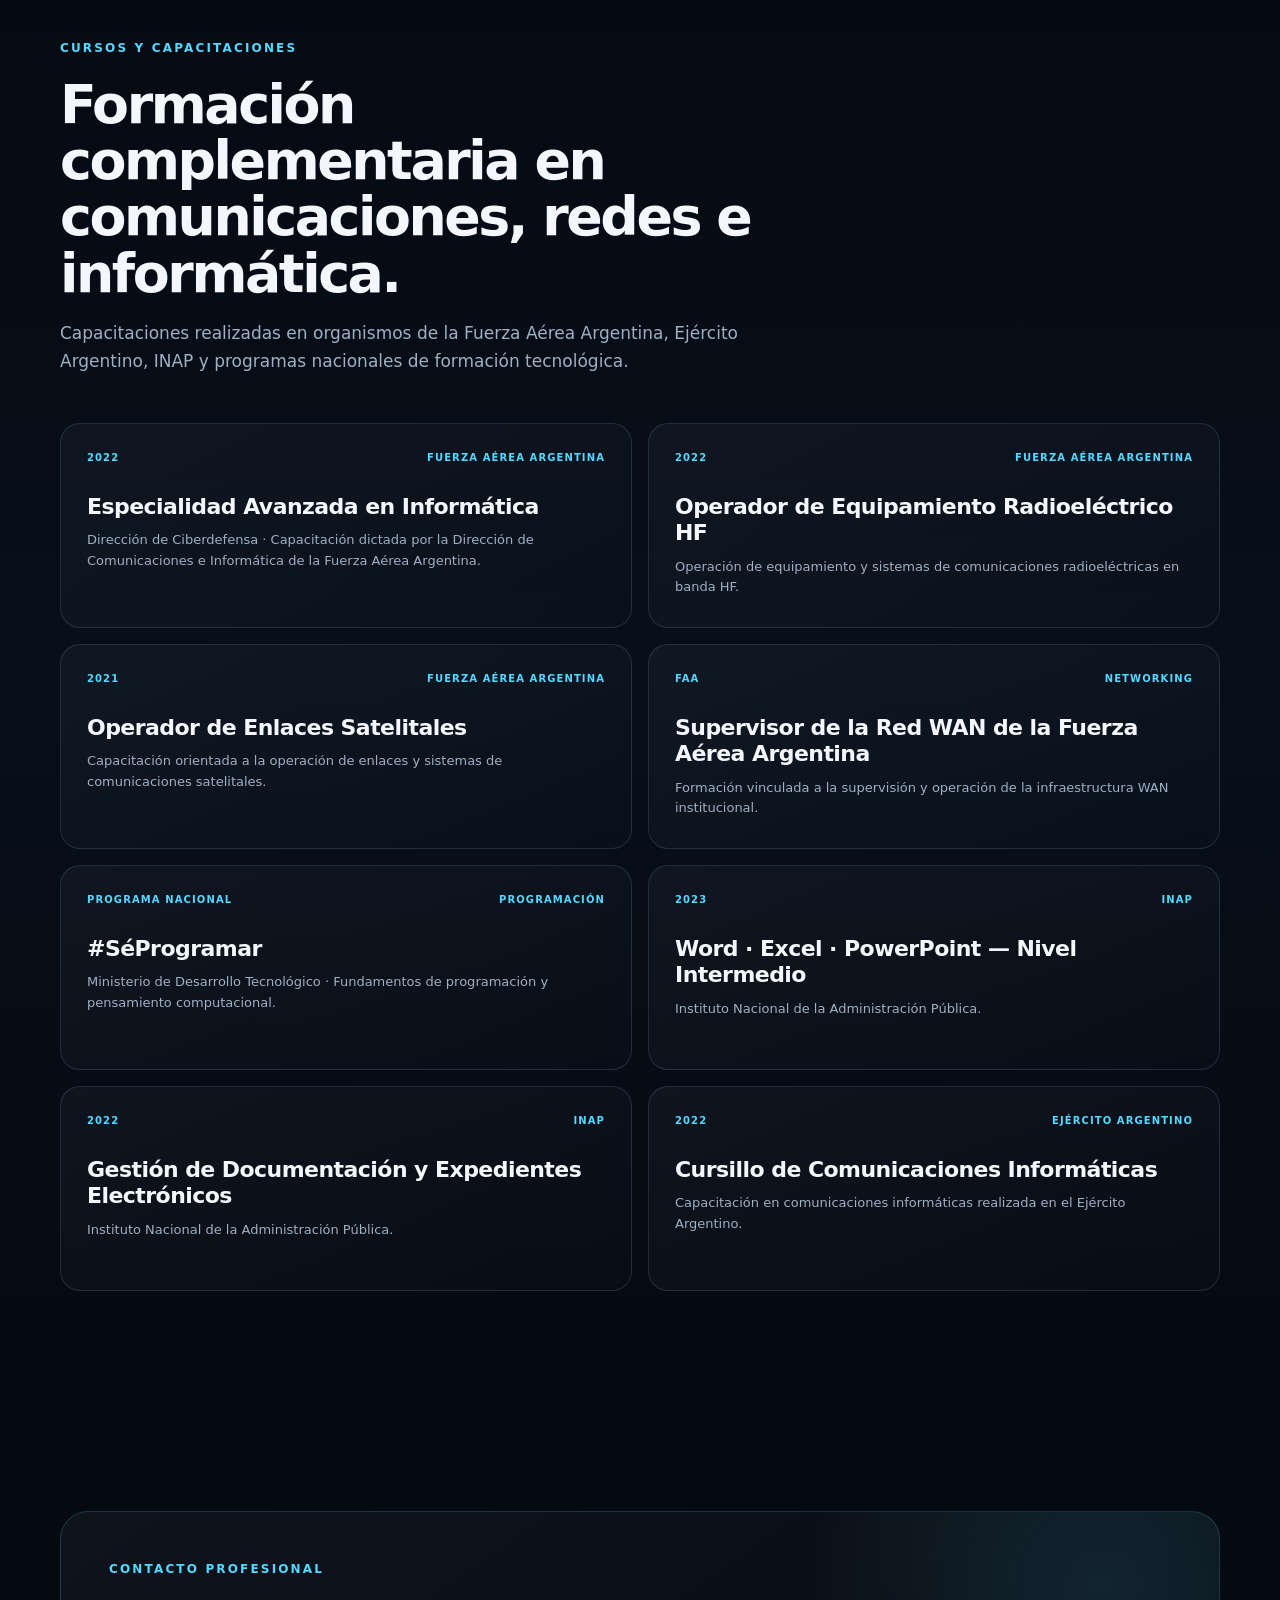
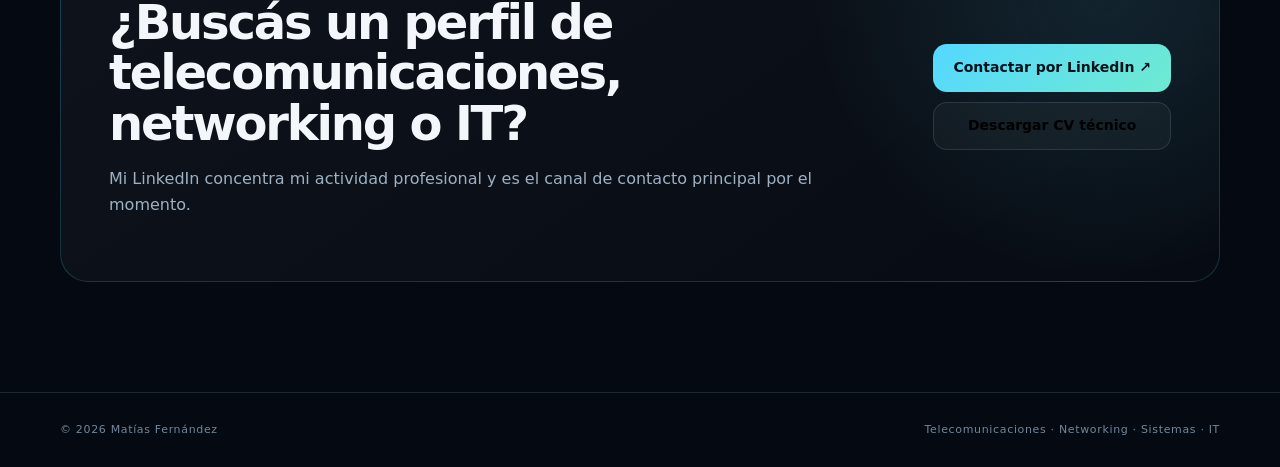
==== commit 706f8cc6: "Clean up duplicated project content" ====
--- a/index.html
+++ b/index.html
@@ -211,22 +211,22 @@
     <section class="projects section-shell" id="proyectos">
       <div class="container">
         <div class="section-heading reveal">
-          <p class="eyebrow">PROYECTOS WEB REALES</p>
-          <h2>Productos y soluciones digitales llevados a la práctica.</h2>
-          <p>Proyectos publicados y productos en desarrollo para hotelería, contenidos, comercio local y bienestar digital.</p>
+          <p class="eyebrow">PROYECTOS DESTACADOS</p>
+          <h2>Soluciones digitales para necesidades concretas.</h2>
+          <p>Una selección de trabajos publicados y productos actualmente en desarrollo.</p>
         </div>
         <div class="project-grid">
           <article class="project-card project-featured reveal">
-            <div class="project-topline"><span>01</span><span>HOTELERÍA · WEB · RESERVAS</span></div>
+            <div class="project-topline"><span>01</span><span>HOTELERÍA · RESERVAS</span></div>
             <h3>Hostería La Camila</h3>
-            <p class="project-intro">Nuevo sitio del alojamiento, desarrollado desde el conocimiento directo de su operación y sistemas de reservas.</p>
+            <p class="project-intro">Sitio desarrollado para potenciar la reserva directa de un alojamiento en Villa La Angostura.</p>
             <div class="case-grid">
-              <div><span>Problema</span><p>Mejorar presencia digital y facilitar el acceso al canal de reserva directa.</p></div>
-              <div><span>Solución</span><p>Sitio moderno, responsive y orientado a conversión.</p></div>
-              <div><span>Implementación</span><p>Frontend, reservas, WhatsApp, servicios, SEO técnico y despliegue en Vercel.</p></div>
+              <div><span>Objetivo</span><p>Reducir fricción entre la búsqueda del alojamiento y la reserva.</p></div>
+              <div><span>Trabajo</span><p>Integración del motor de reservas, servicios, contacto por WhatsApp y estructura técnica para buscadores.</p></div>
+              <div><span>Resultado</span><p>Una presencia digital propia alineada con la operación real del establecimiento.</p></div>
             </div>
             <div class="project-footer">
-              <ul class="tag-list"><li>HTML</li><li>CSS</li><li>JavaScript</li><li>Responsive</li><li>SEO</li><li>Vercel</li></ul>
+              <ul class="tag-list"><li>HTML</li><li>CSS</li><li>JavaScript</li><li>MiniHotel</li><li>Vercel</li></ul>
               <a class="text-link" href="https://hosteria-la-camila-web.vercel.app/es" target="_blank" rel="noopener noreferrer">Ver proyecto ↗</a>
             </div>
           </article>
@@ -234,40 +234,40 @@
           <article class="project-card reveal">
             <div class="project-topline"><span>02</span><span>INSTITUCIONAL · CONTENIDOS</span></div>
             <h3>Vamos con Fe</h3>
-            <p class="project-intro">Sitio institucional y de contenidos desarrollado para Padre Felipe, con foco en presencia digital y acceso a sus publicaciones.</p>
+            <p class="project-intro">Plataforma para centralizar la presencia digital, publicaciones y contenidos de Padre Felipe.</p>
             <div class="case-grid compact">
-              <div><span>Enfoque</span><p>Arquitectura simple, navegación clara y experiencia responsive.</p></div>
-              <div><span>Implementación</span><p>Contenido institucional, libros, enlaces digitales y optimización SEO.</p></div>
+              <div><span>Objetivo</span><p>Ordenar en un solo sitio la biografía, libros, acciones sociales, oraciones y enlaces externos.</p></div>
+              <div><span>Trabajo</span><p>Estructura de contenidos, navegación y conexión con plataformas de distribución digital.</p></div>
             </div>
             <div class="project-footer">
-              <ul class="tag-list"><li>Web</li><li>Responsive</li><li>SEO</li><li>Contenido</li></ul>
+              <ul class="tag-list"><li>Contenido</li><li>Hotmart</li><li>SEO</li><li>Web</li></ul>
               <a class="text-link" href="https://vamosconfe.com" target="_blank" rel="noopener noreferrer">Ver proyecto ↗</a>
             </div>
           </article>
 
           <article class="project-card reveal">
-            <div class="project-topline"><span>03</span><span>COMERCIO LOCAL · SEO · CONVERSIÓN</span></div>
+            <div class="project-topline"><span>03</span><span>MARCA LOCAL · E-COMMERCE</span></div>
             <h3>Nutrir</h3>
-            <p class="project-intro">Sitio comercial para una marca de alimentos naturales de Salta Capital, pensado para presentar el catálogo y convertir visitas en consultas y pedidos por WhatsApp.</p>
+            <p class="project-intro">Presencia digital para un emprendimiento de yogur griego artesanal de Salta Capital.</p>
             <div class="case-grid compact">
-              <div><span>Enfoque</span><p>Catálogo claro, experiencia responsive y posicionamiento local.</p></div>
-              <div><span>Implementación</span><p>Frontend, catálogo de productos, SEO local, puntos de venta y conversión mediante WhatsApp.</p></div>
+              <div><span>Objetivo</span><p>Mostrar presentaciones, variedades y propuesta de la marca de forma clara.</p></div>
+              <div><span>Trabajo</span><p>Experiencia móvil, catálogo y recorrido directo hacia consultas y pedidos por WhatsApp.</p></div>
             </div>
             <div class="project-footer">
-              <ul class="tag-list"><li>Web</li><li>Responsive</li><li>SEO local</li><li>WhatsApp</li></ul>
+              <ul class="tag-list"><li>Catálogo</li><li>SEO local</li><li>WhatsApp</li><li>UX móvil</li></ul>
             </div>
           </article>
 
           <article class="project-card reveal">
-            <div class="project-topline"><span>04</span><span>APP MÓVIL · IOS / ANDROID · EN DESARROLLO</span></div>
+            <div class="project-topline"><span>04</span><span>APP MÓVIL · EN DESARROLLO</span></div>
             <h3>Fuera de Juego</h3>
-            <p class="project-intro">Aplicación móvil en desarrollo orientada a acompañar a personas que buscan reducir o abandonar las apuestas y recuperar control sobre sus hábitos.</p>
+            <p class="project-intro">Producto para iOS y Android enfocado en ayudar a personas que buscan reducir o abandonar las apuestas.</p>
             <div class="case-grid compact">
-              <div><span>Producto</span><p>Seguimiento de días sin apostar, dinero protegido, impulsos, recaídas, metas y registro diario.</p></div>
-              <div><span>Enfoque</span><p>Herramientas de pausa ante impulsos, contacto de confianza, recursos de autoexclusión y privacidad del usuario.</p></div>
+              <div><span>Funciones</span><p>Seguimiento de días, dinero protegido, impulsos, recaídas, metas y registro diario.</p></div>
+              <div><span>Diseño</span><p>Pausas ante impulsos, contacto de confianza, recursos de autoexclusión y privacidad por defecto.</p></div>
             </div>
             <div class="project-footer">
-              <ul class="tag-list"><li>iOS</li><li>Android</li><li>Producto digital</li><li>En desarrollo</li></ul>
+              <ul class="tag-list"><li>iOS</li><li>Android</li><li>Privacidad</li><li>En desarrollo</li></ul>
             </div>
           </article>
         </div>
@@ -319,4 +319,4 @@
   <script src="script.js" defer></script>
   <!-- profile-photo-refresh -->
 </body>
-</html>
+</html>
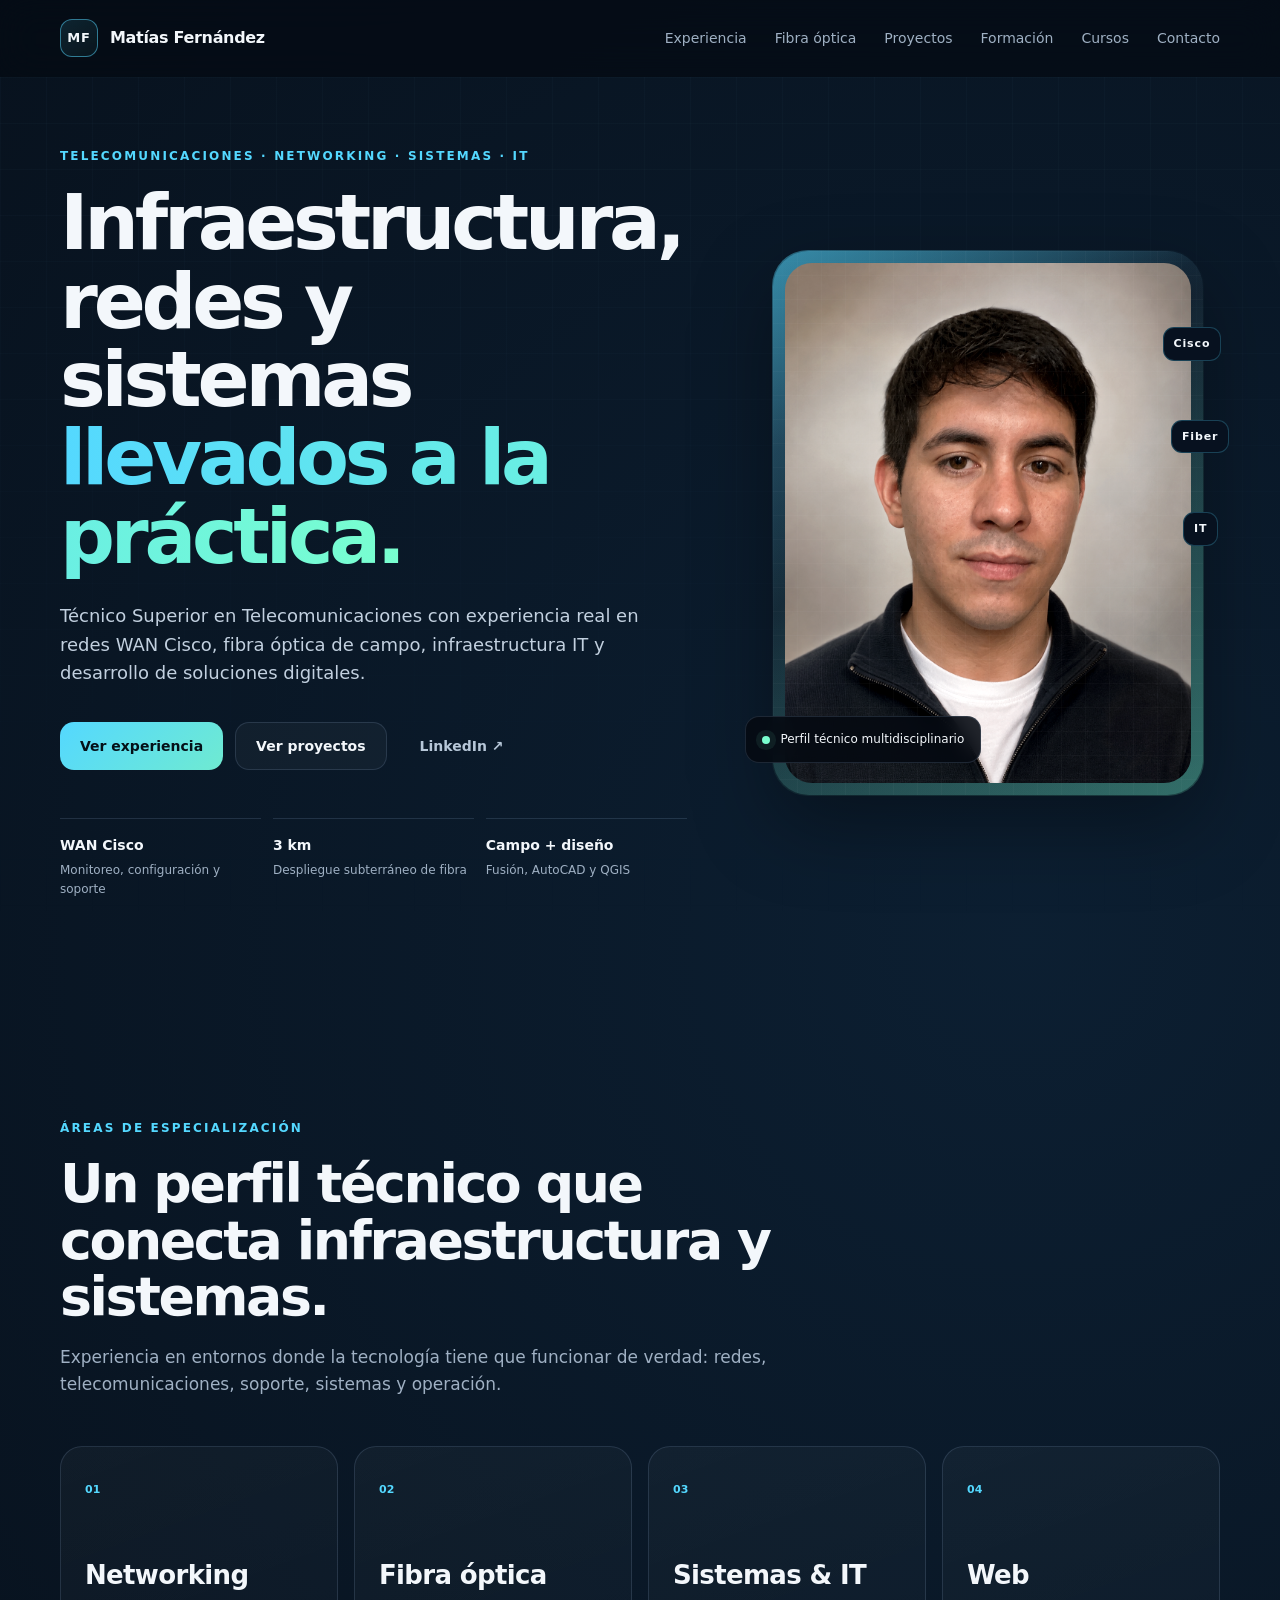
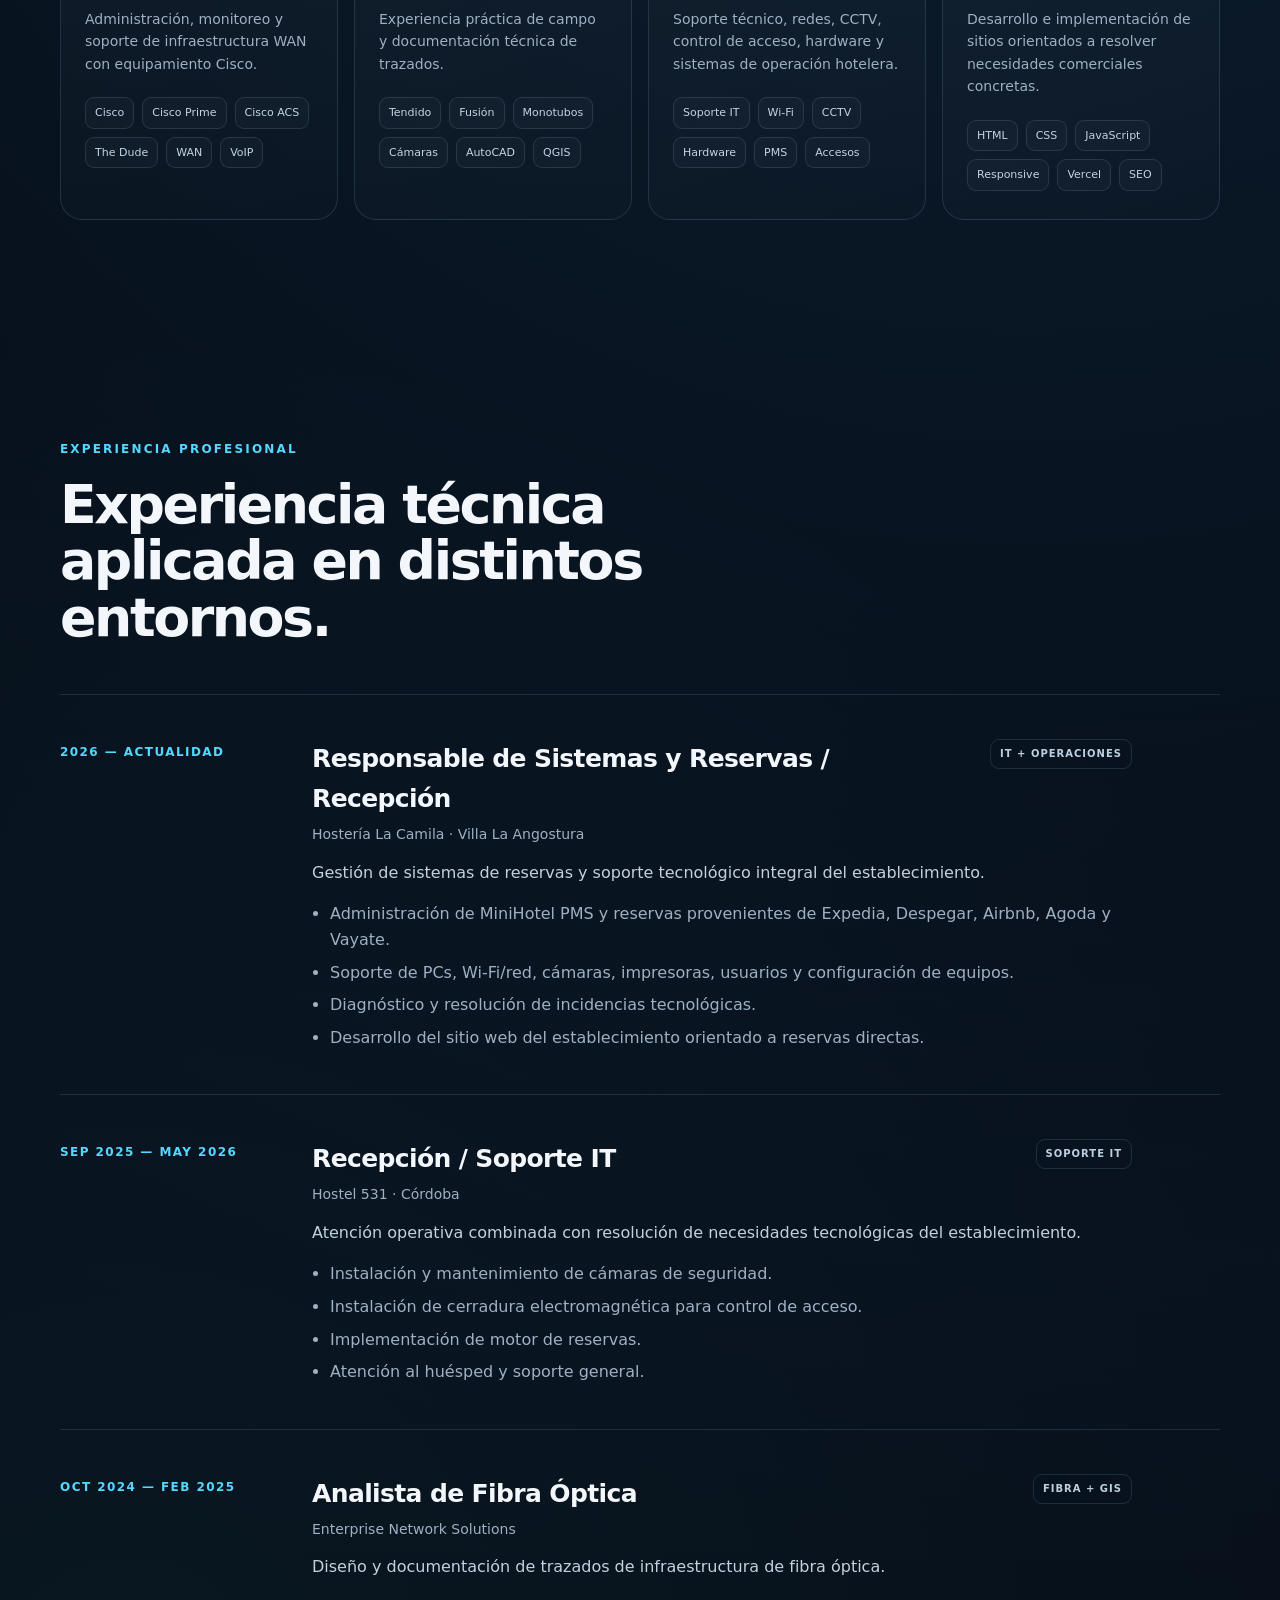
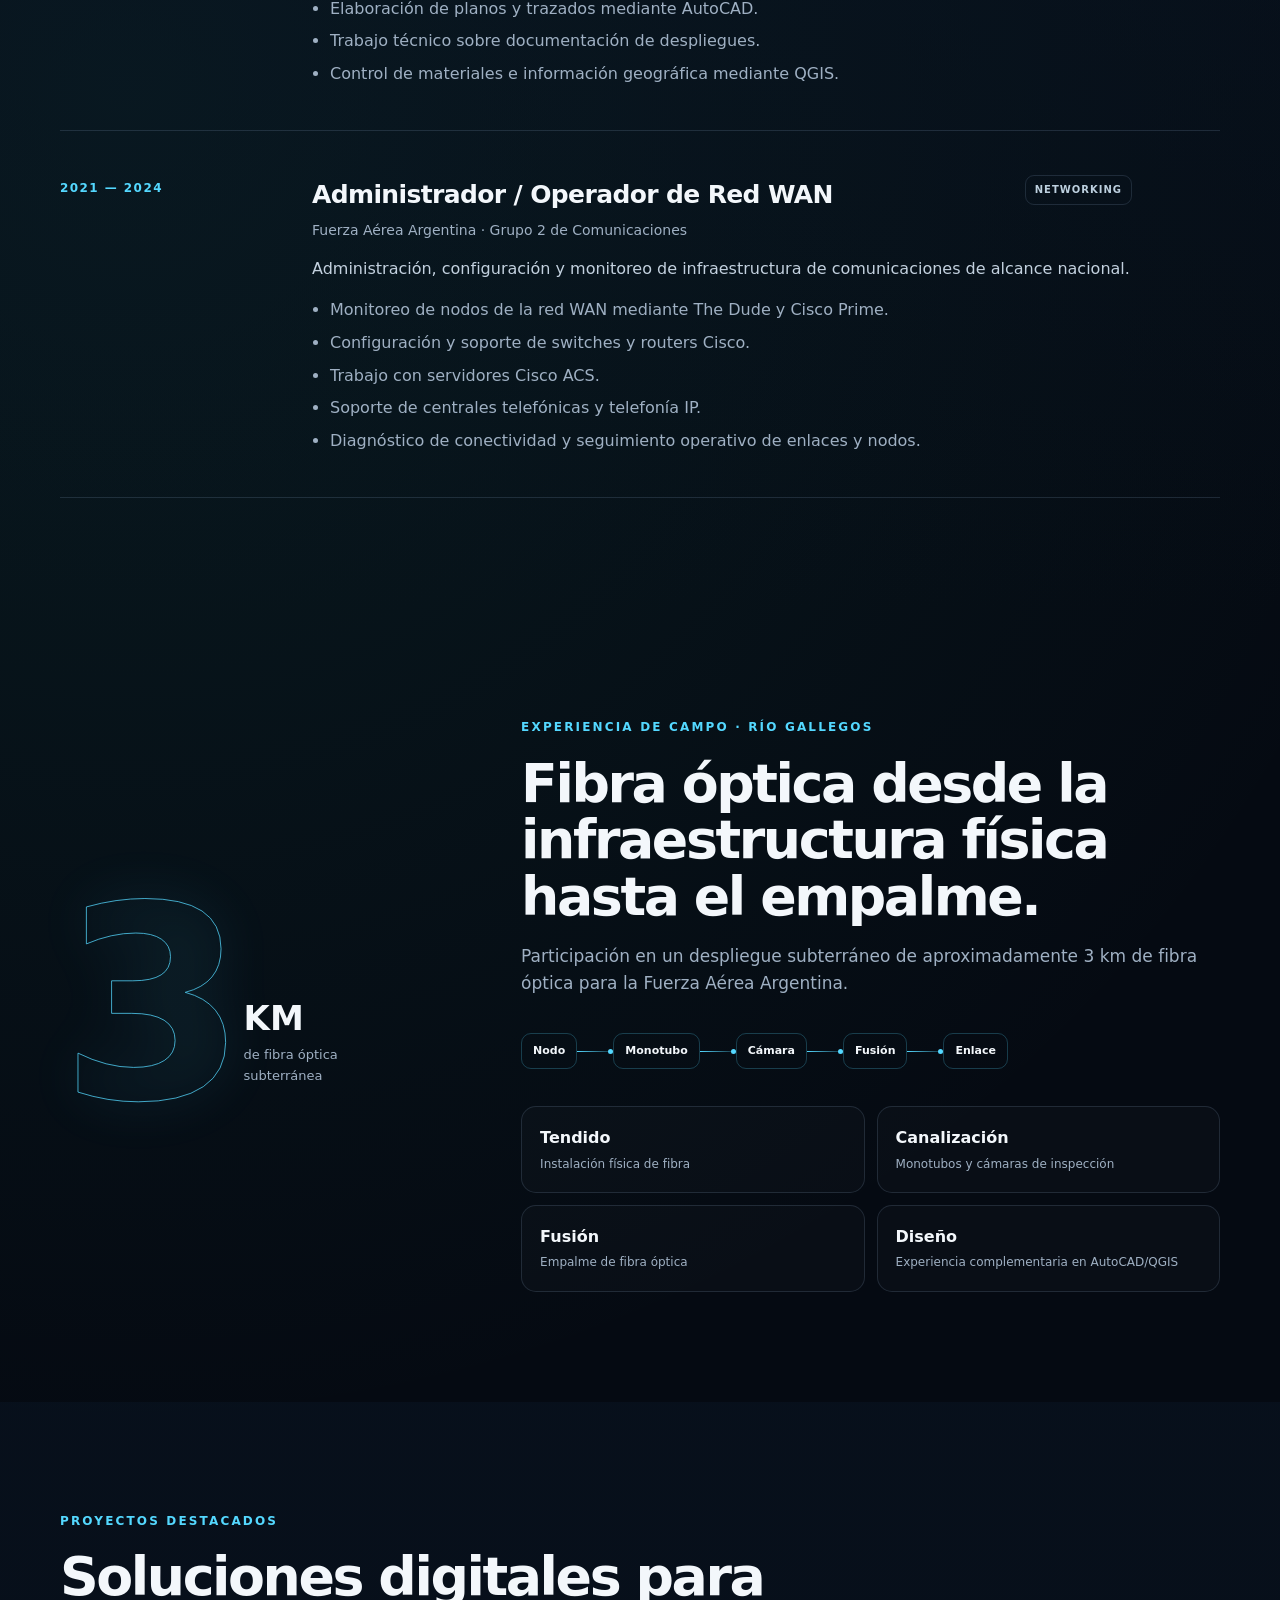
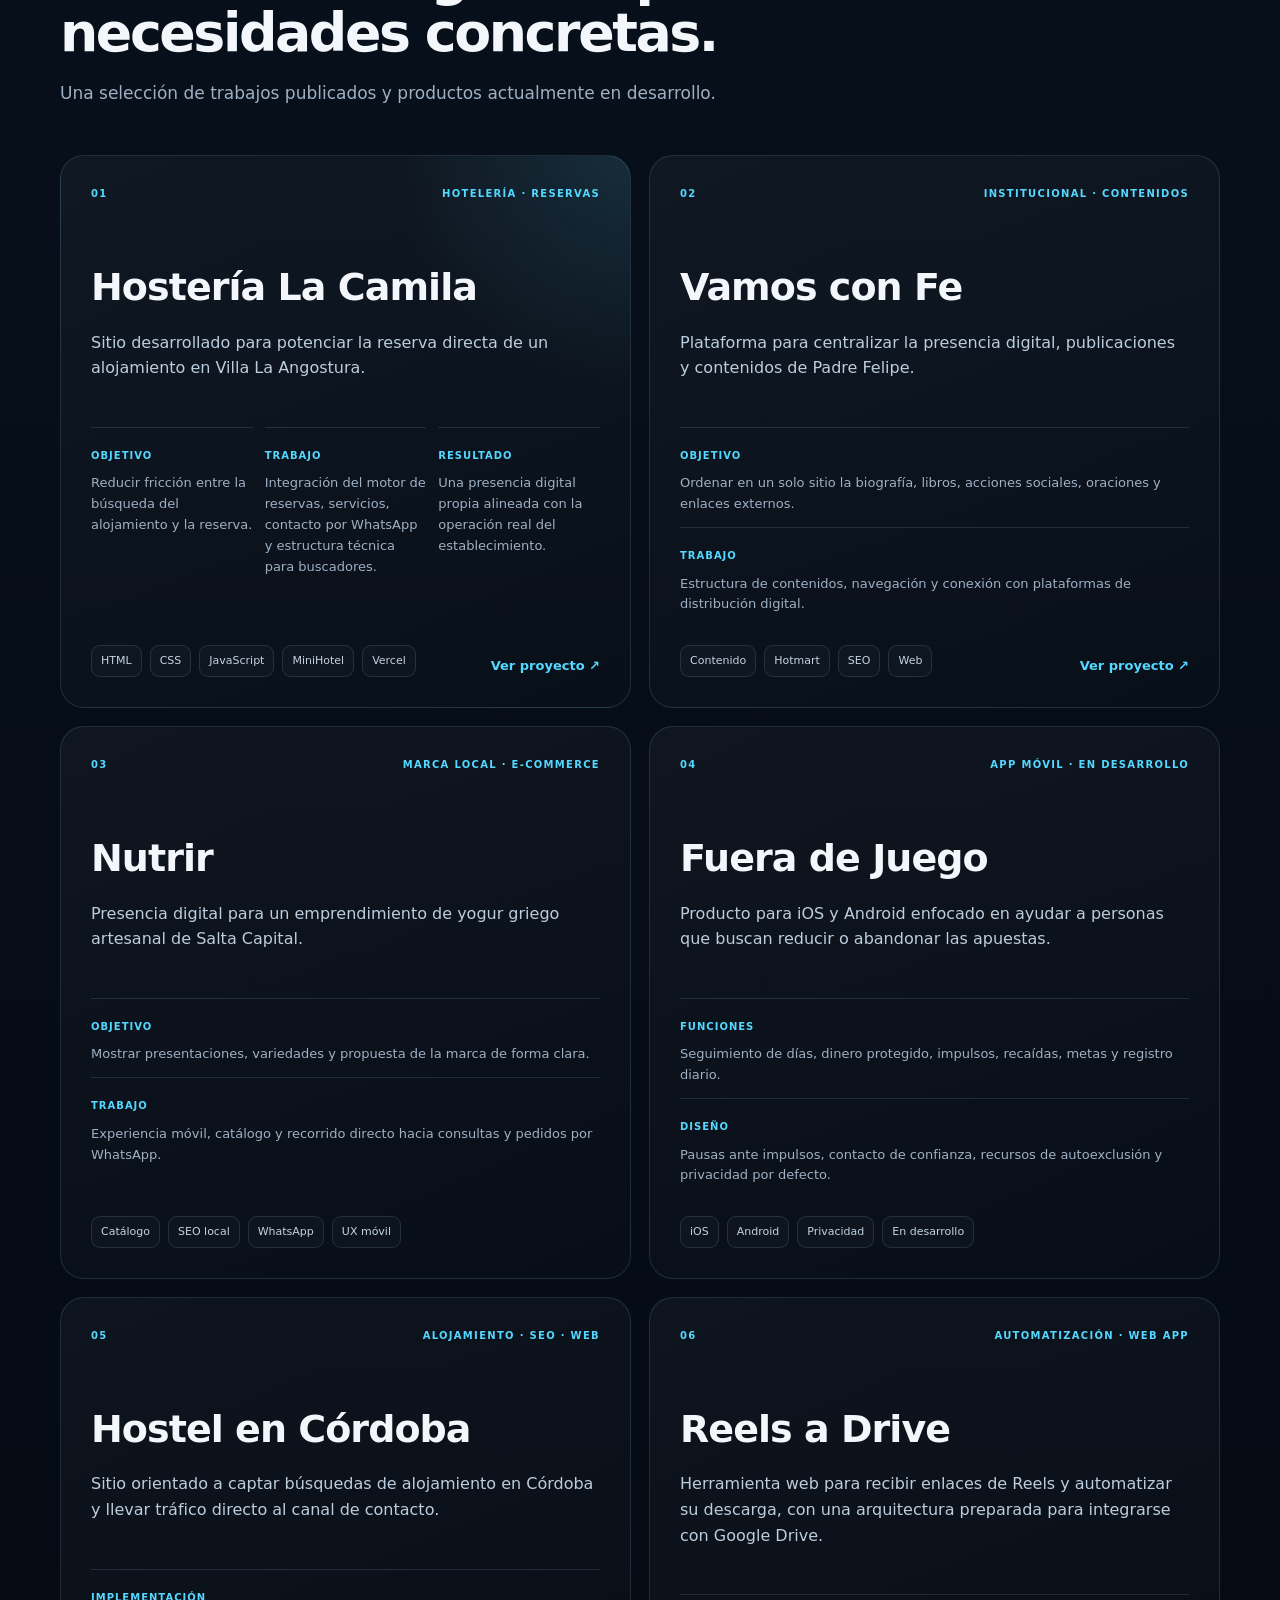
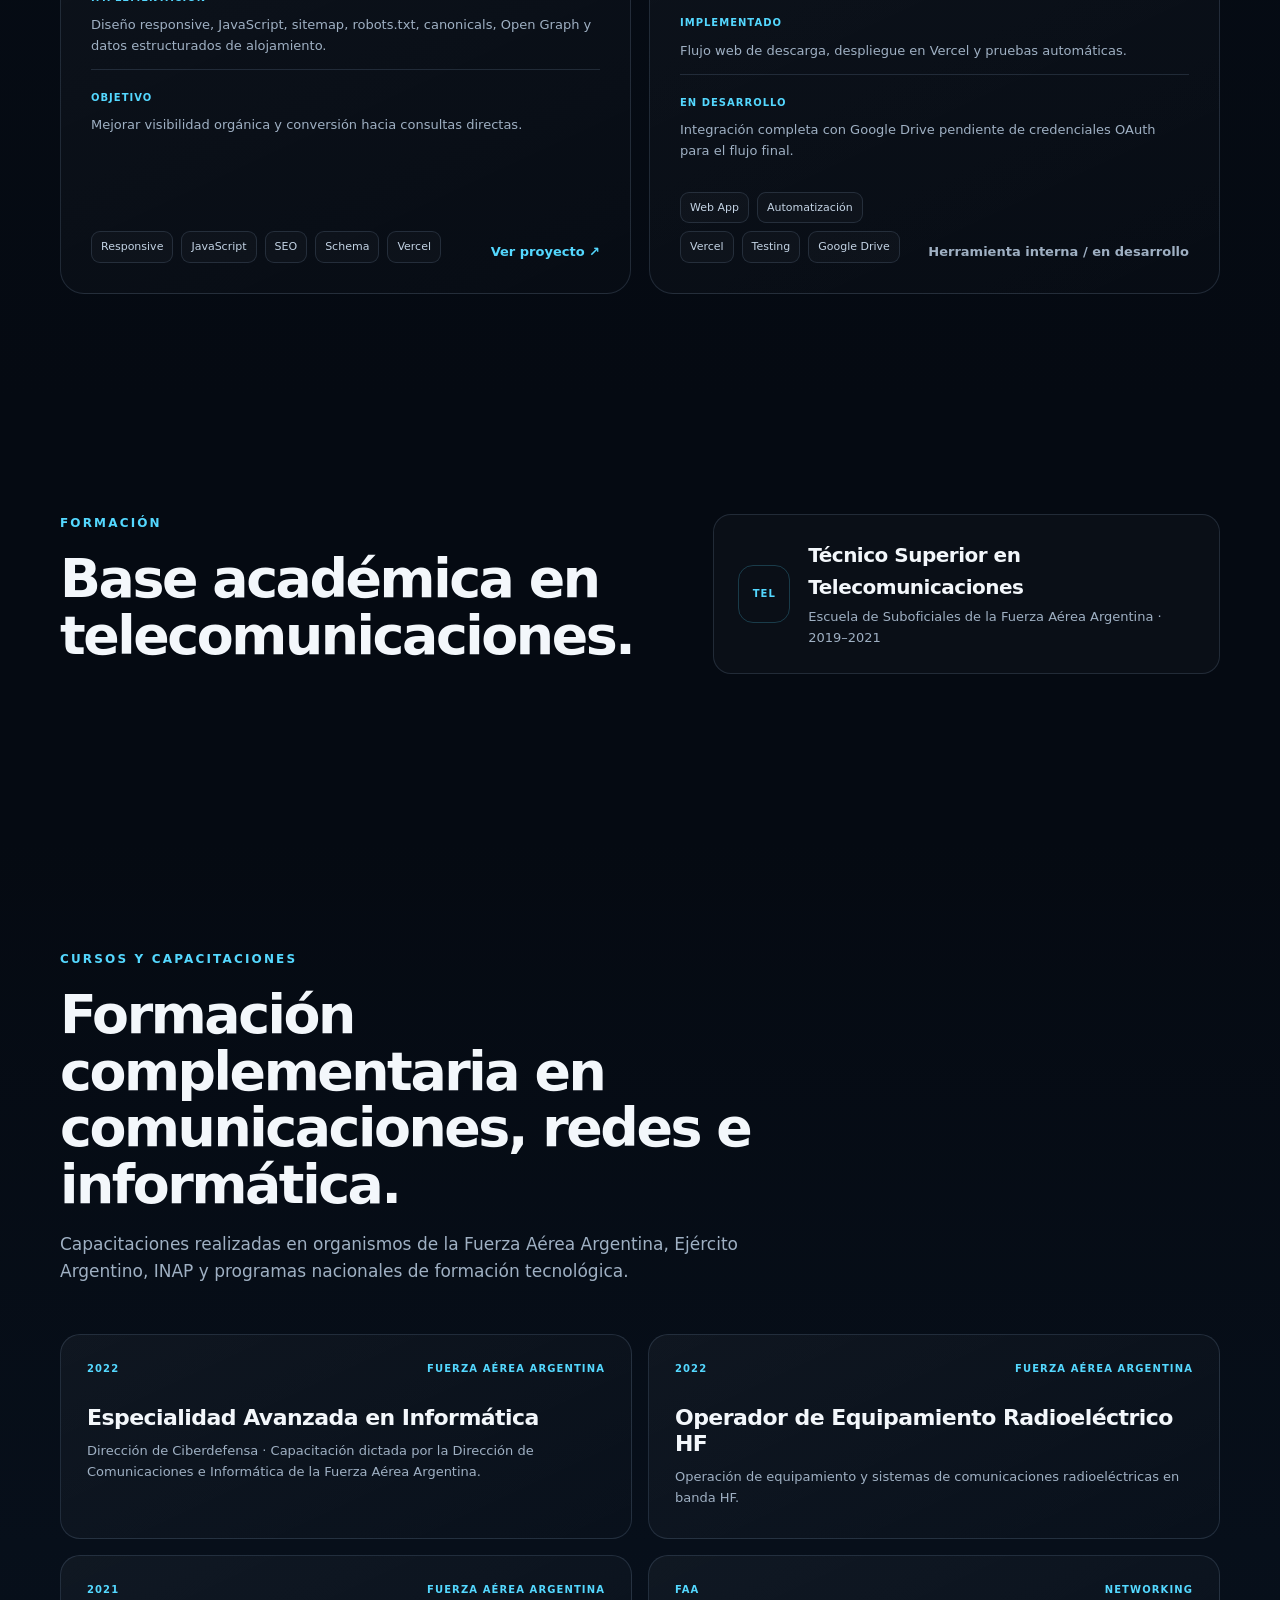
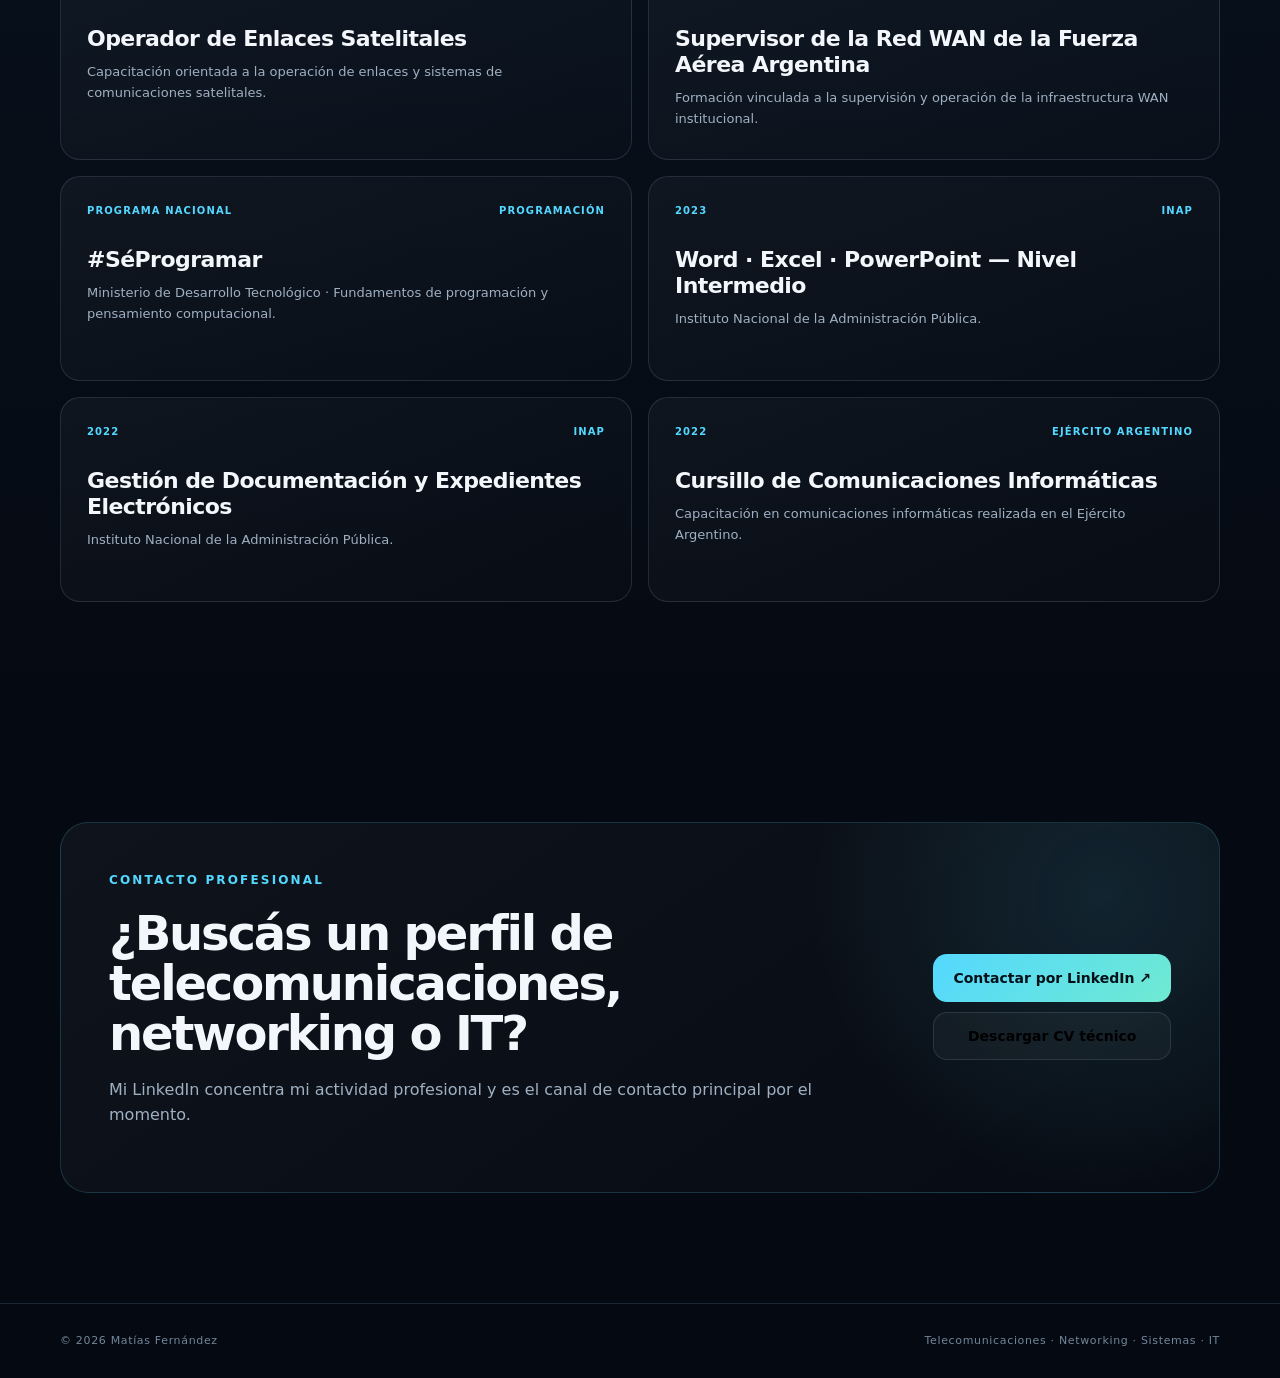
==== commit 3c33d5fe: "Remove Systems Analyst credential from portfolio" ====
--- a/index.html
+++ b/index.html
@@ -5,7 +5,7 @@
   <meta name="viewport" content="width=device-width,initial-scale=1" />
   <meta name="theme-color" content="#07111f" />
   <title>Matías Fernández | Telecomunicaciones, Networking, Sistemas & IT</title>
-  <meta name="description" content="Analista de Sistemas y Técnico Superior en Telecomunicaciones con experiencia en redes WAN Cisco, fibra óptica, infraestructura IT, soporte técnico y desarrollo web." />
+  <meta name="description" content="Técnico Superior en Telecomunicaciones con experiencia en redes WAN Cisco, fibra óptica, infraestructura IT, soporte técnico y desarrollo web." />
   <meta name="robots" content="index,follow,max-image-preview:large" />
   <meta property="og:type" content="website" />
   <meta property="og:title" content="Matías Fernández | Telecomunicaciones, Networking, Sistemas & IT" />
@@ -19,7 +19,7 @@
     "@context":"https://schema.org",
     "@type":"Person",
     "name":"Matías Fernández",
-    "jobTitle":"Analista de Sistemas y Técnico Superior en Telecomunicaciones",
+    "jobTitle":"Técnico Superior en Telecomunicaciones",
     "url":"",
     "sameAs":["https://www.linkedin.com/in/mat%C3%ADas-fernandez-555141250/"],
     "knowsAbout":["Networking","Cisco","WAN","Fibra óptica","AutoCAD","QGIS","Soporte IT","Sistemas","Desarrollo web"]
@@ -54,7 +54,7 @@
         <div class="hero-copy reveal">
           <p class="eyebrow">TELECOMUNICACIONES · NETWORKING · SISTEMAS · IT</p>
           <h1>Infraestructura, redes y sistemas <span>llevados a la práctica.</span></h1>
-          <p class="hero-lead">Analista de Sistemas y Técnico Superior en Telecomunicaciones con experiencia real en redes WAN Cisco, fibra óptica de campo, infraestructura IT y desarrollo de soluciones digitales.</p>
+          <p class="hero-lead">Técnico Superior en Telecomunicaciones con experiencia real en redes WAN Cisco, fibra óptica de campo, infraestructura IT y desarrollo de soluciones digitales.</p>
           <div class="hero-actions">
             <a class="btn btn-primary" href="#experiencia">Ver experiencia</a>
             <a class="btn btn-secondary" href="#proyectos">Ver proyectos</a>
@@ -278,13 +278,9 @@
       <div class="container education-grid">
         <div class="section-heading reveal">
           <p class="eyebrow">FORMACIÓN</p>
-          <h2>Base académica en sistemas y telecomunicaciones.</h2>
+          <h2>Base académica en telecomunicaciones.</h2>
         </div>
         <div class="education-list reveal">
-          <article>
-            <span class="edu-icon">SYS</span>
-            <div><h3>Analista de Sistemas</h3><p>Instituto Universitario Aeronáutico</p></div>
-          </article>
           <article>
             <span class="edu-icon">TEL</span>
             <div><h3>Técnico Superior en Telecomunicaciones</h3><p>Escuela de Suboficiales de la Fuerza Aérea Argentina · 2019–2021</p></div>
